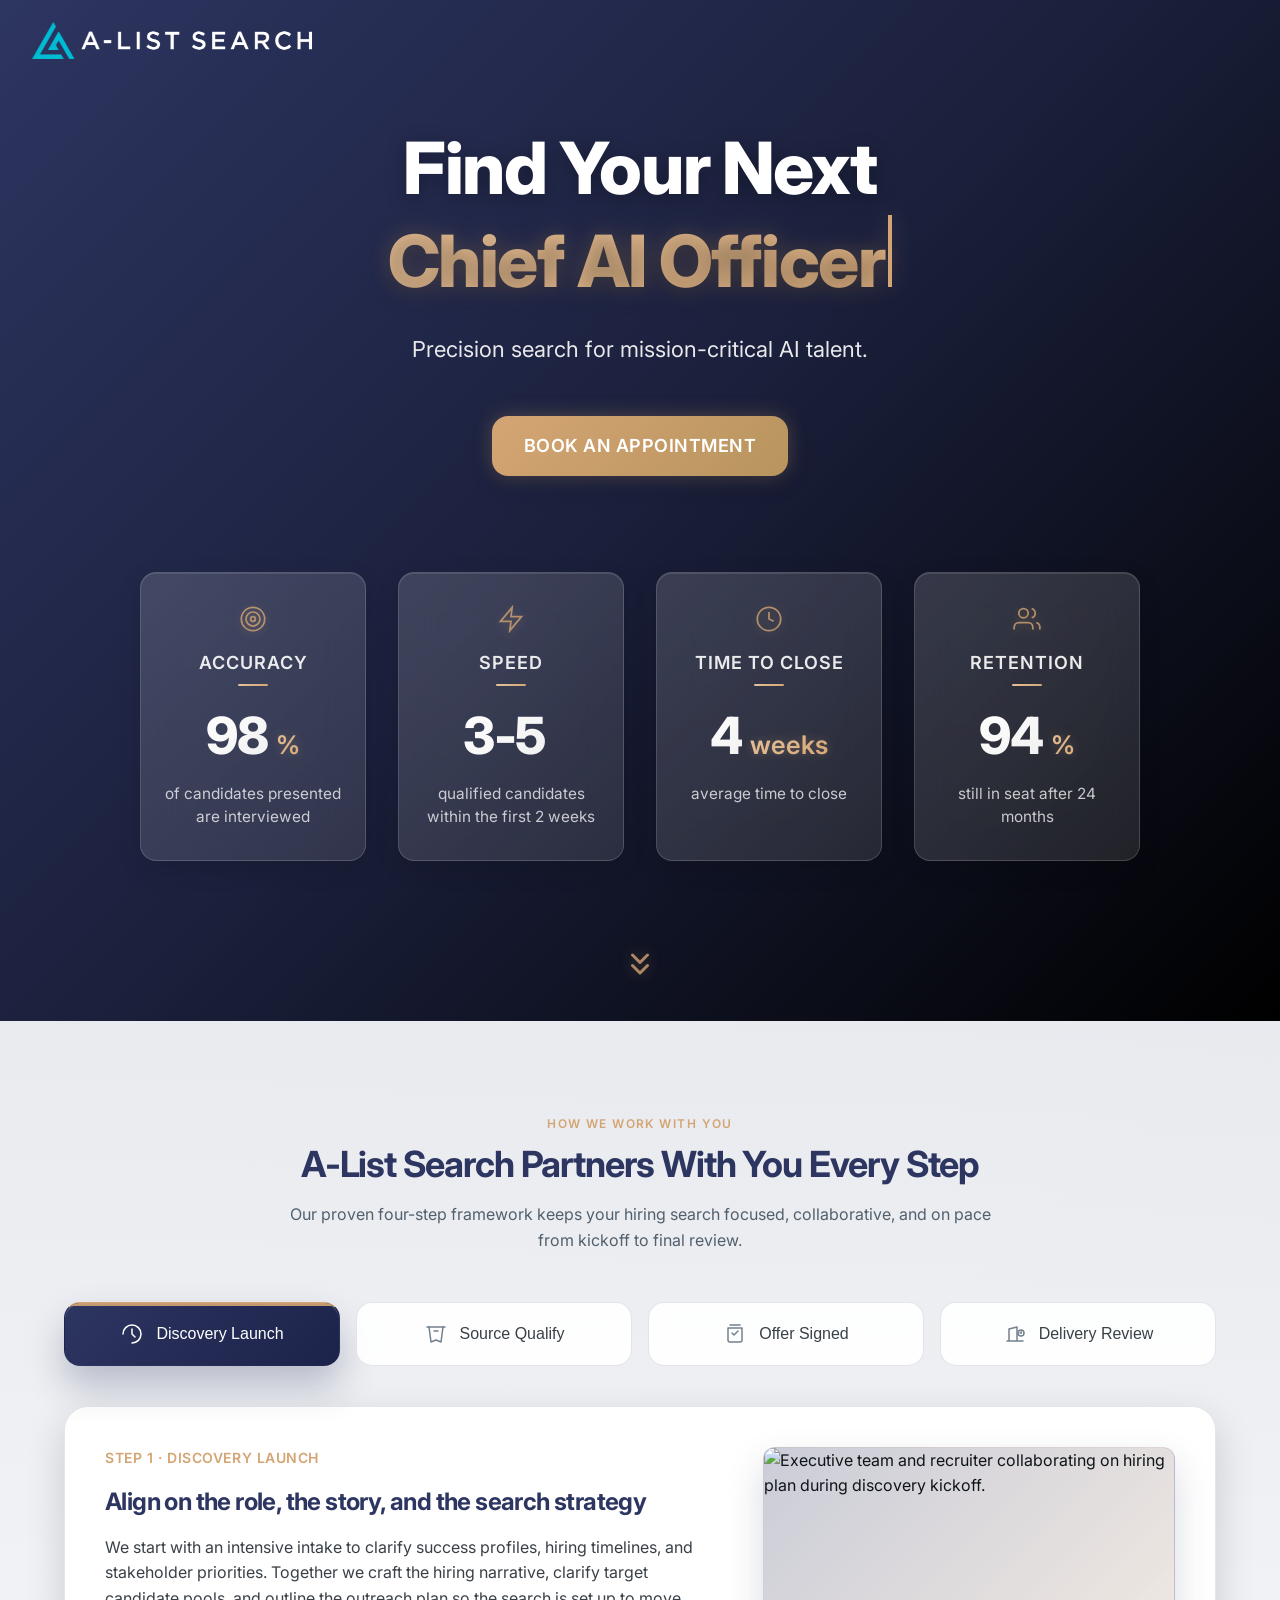
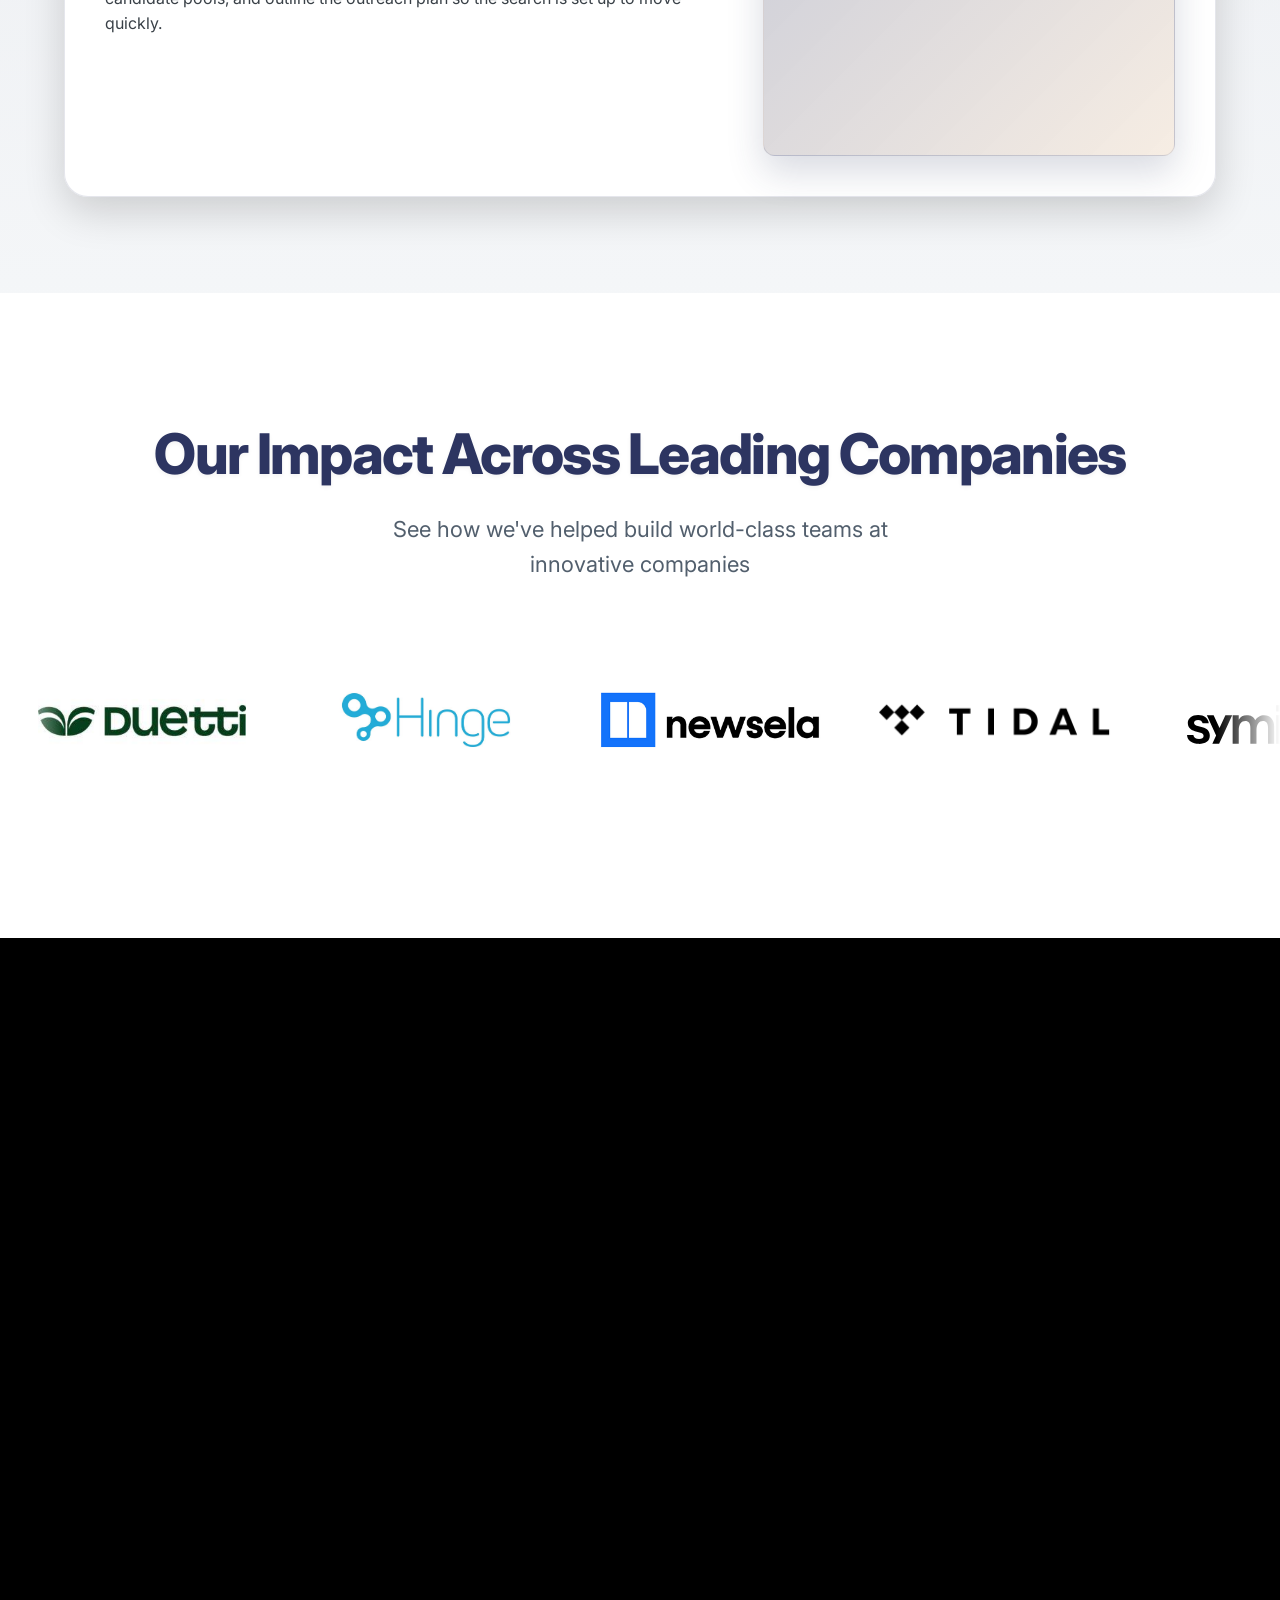
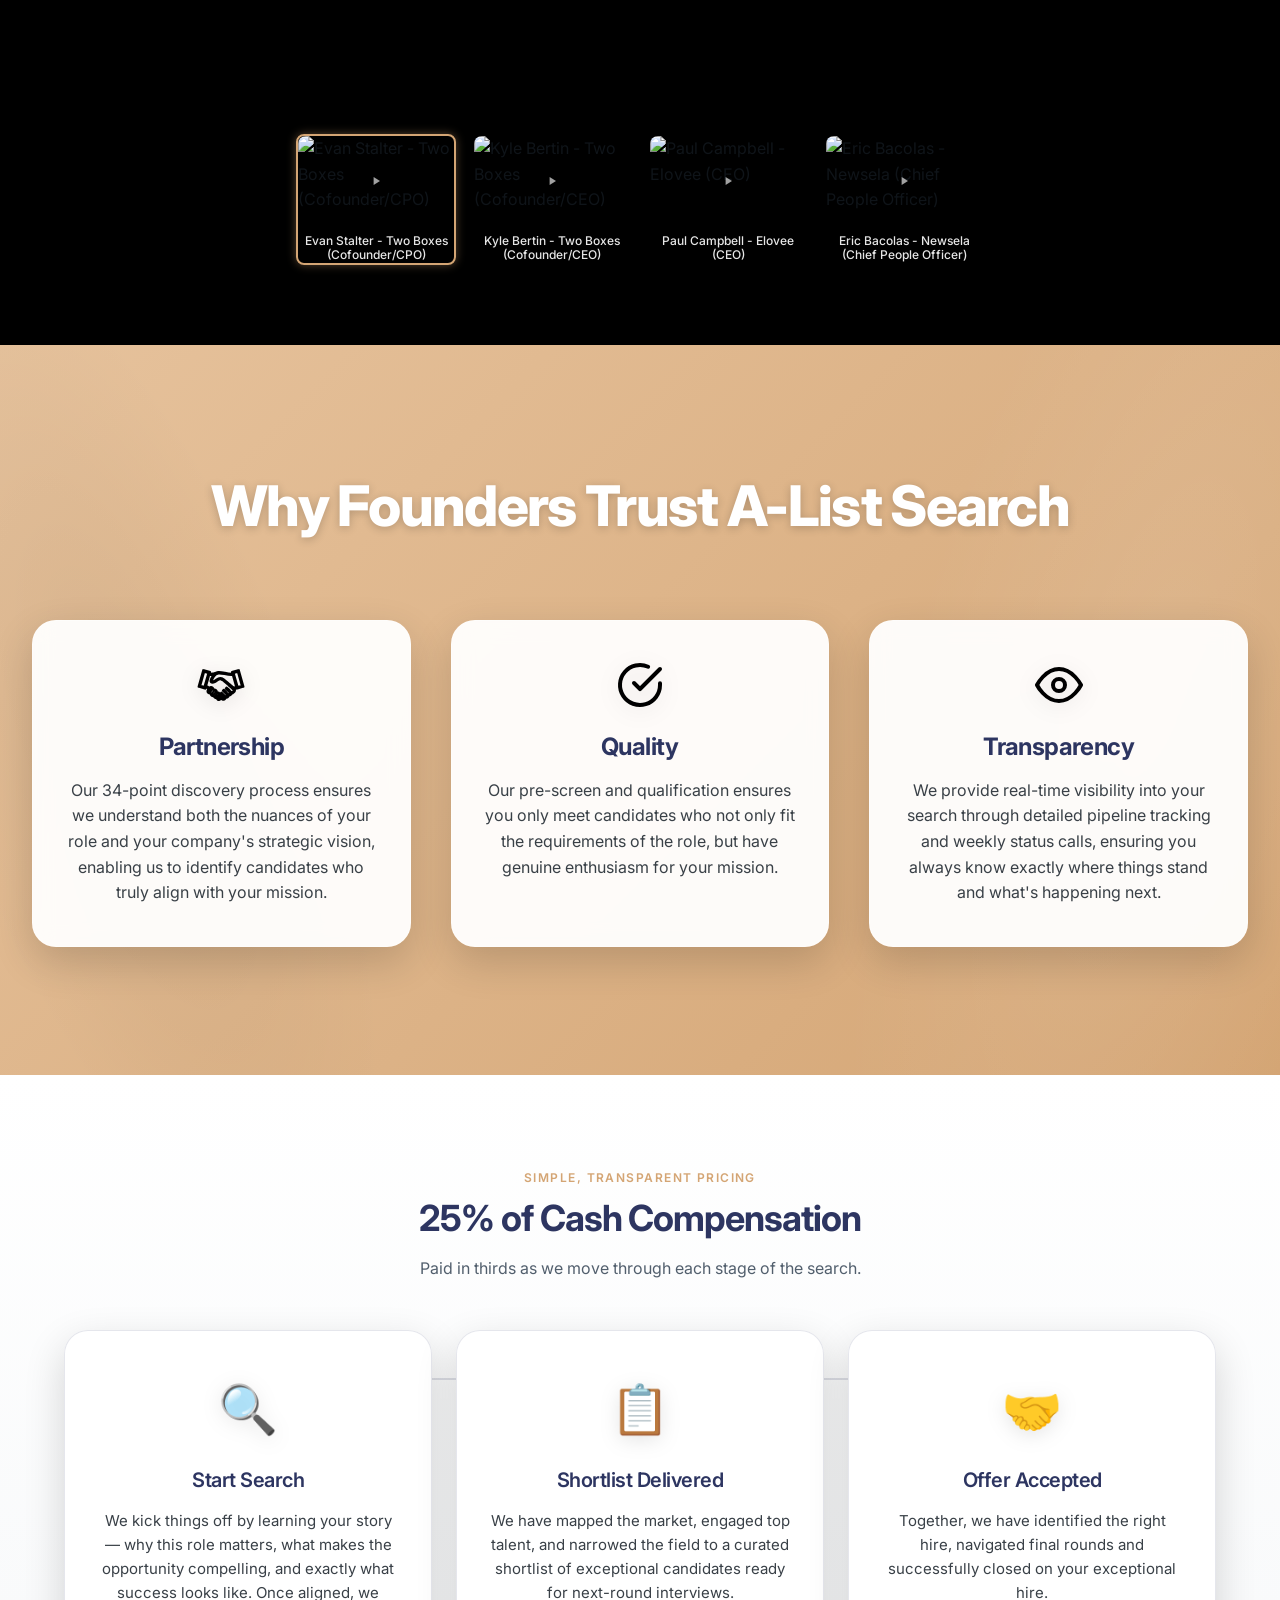
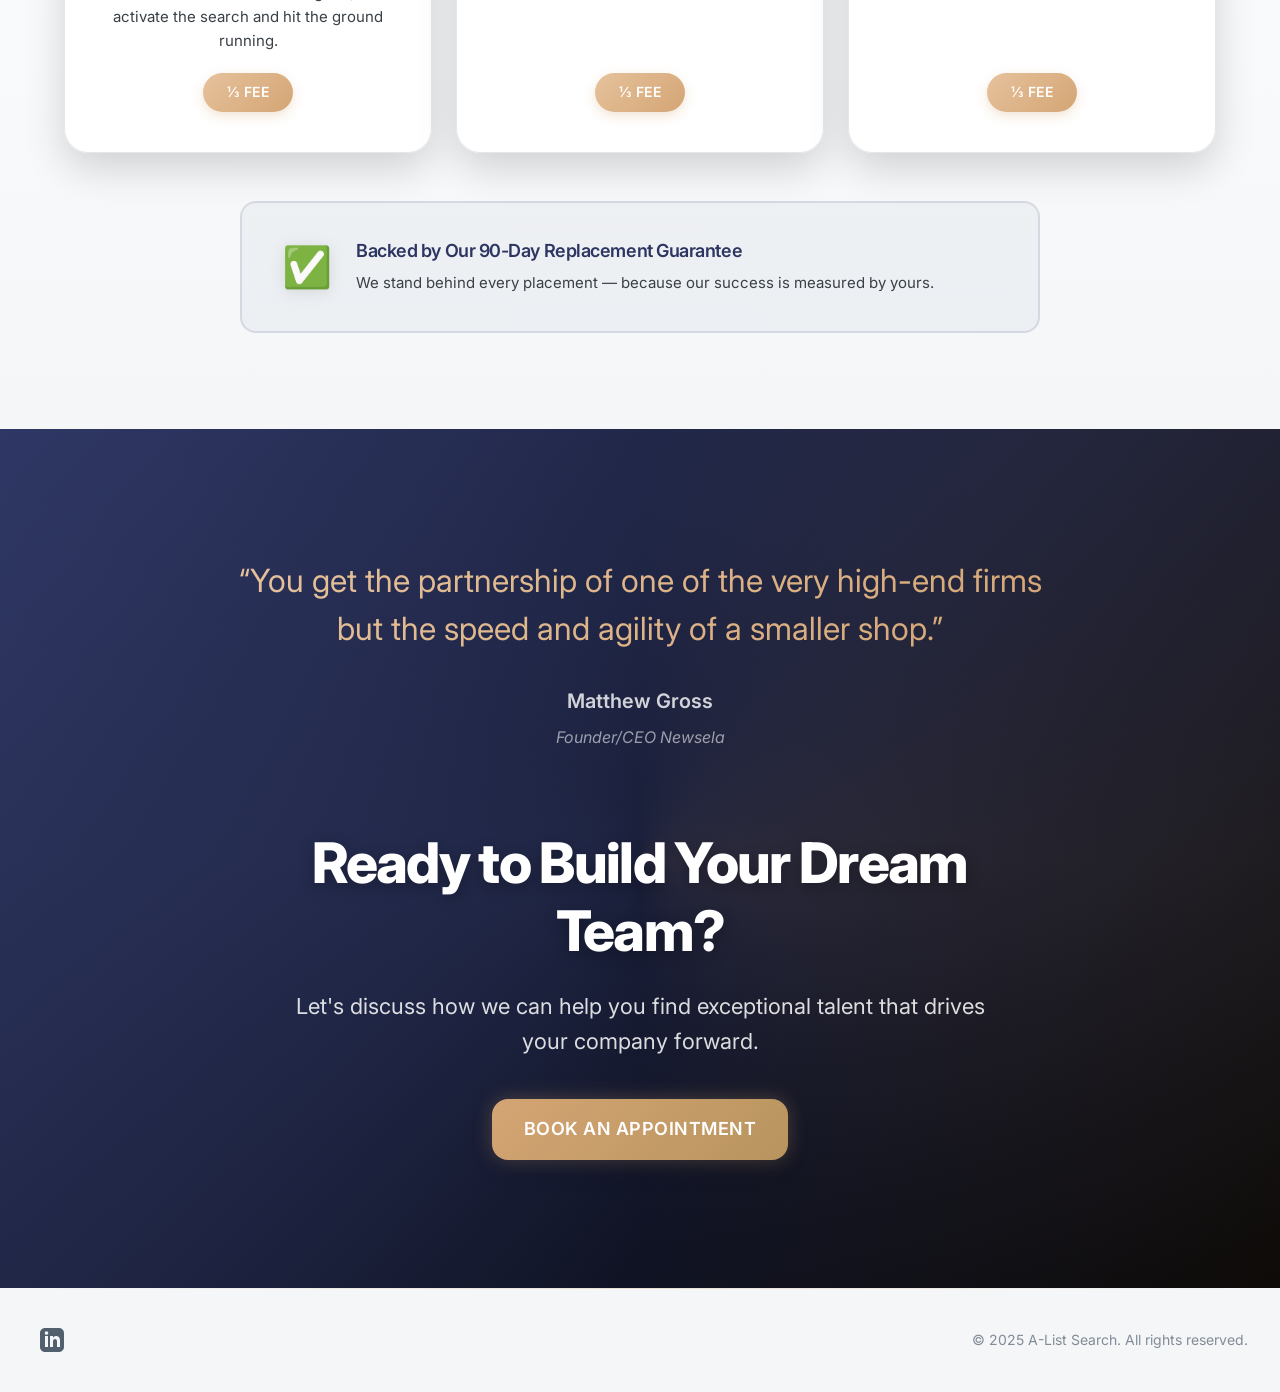
==== pricing/index.html @ d957166f "Separated pricing page" ====
<!DOCTYPE HTML>
<!--[if IEMobile 7 ]><html class="no-js iem7" manifest="default.appcache?v=1"><![endif]-->
<!--[if lt IE 7 ]><html class="no-js ie6" lang="en"><![endif]-->
<!--[if IE 7 ]><html class="no-js ie7" lang="en"><![endif]-->
<!--[if IE 8 ]><html class="no-js ie8" lang="en"><![endif]-->
<!--[if (gte IE 9)|(gt IEMobile 7)|!(IEMobile)|!(IE)]><!-->
<html class="no-js" lang="en">
<!--<![endif]-->

<head>
	<meta charset="UTF-8" />
	<meta name="viewport" content="width=device-width, initial-scale=1, viewport-fit=cover">
	<title>Pricing - A-List Search</title>
	<link rel="apple-touch-icon" sizes="180x180" href="https://alistsearch.ai/wp-content/themes/alistsearch/assets/images/favicons/apple-icon-180x180.png">
	<link rel="icon" type="image/png" sizes="192x192" href="../wp-content/themes/alistsearch/assets/images/favicons/android-icon-192x192.png">
	<link rel="icon" type="image/png" sizes="32x32" href="../wp-content/themes/alistsearch/assets/images/favicons/favicon-32x32.png">
	<link rel="icon" type="image/png" sizes="96x96" href="../wp-content/themes/alistsearch/assets/images/favicons/favicon-96x96.png">
	<link rel="icon" type="image/png" sizes="16x16" href="../wp-content/themes/alistsearch/assets/images/favicons/favicon-16x16.png">
	<link rel="manifest" href="../wp-content/themes/alistsearch/manifest.json">
	<meta name="msapplication-TileColor" content="#ffffff">
	<meta name="msapplication-TileImage" content="https://alistsearch.ai/wp-content/themes/alistsearch/assets/images/favicons/ms-icon-144x144.png">
	<meta name="theme-color" content="#ffffff">
	<link rel="preconnect" href="https://fonts.googleapis.com">
	<link rel="preconnect" href="https://fonts.gstatic.com" crossorigin>
	<link href="https://fonts.googleapis.com/css2?family=Inter:wght@300;400;500;600;700;800;900&display=swap" rel="stylesheet">
	<meta name='robots' content='index, follow, max-image-preview:large, max-snippet:-1, max-video-preview:-1' />

	<link rel="canonical" href="https://alistsearch.ai/pricing/" />
	<meta property="og:locale" content="en_US" />
	<meta property="og:type" content="article" />
	<meta property="og:title" content="Pricing - A-List Search" />
	<meta property="og:url" content="https://alistsearch.ai/pricing/" />
	<meta property="og:site_name" content="A-List Search" />
	<meta property="article:publisher" content="https://www.facebook.com/alistsearch" />
	<meta property="article:modified_time" content="2025-03-30T18:34:23+00:00" />
	<meta name="twitter:card" content="summary_large_image" />

	<!-- Google tag (gtag.js) -->
	<script async src="https://www.googletagmanager.com/gtag/js?id=G-RX5T1MRZJH"></script>
	<script>
	  window.dataLayer = window.dataLayer || [];
	  function gtag(){dataLayer.push(arguments);}
	  gtag('js', new Date());

	  gtag('config', 'G-RX5T1MRZJH');
	</script>

<link rel='stylesheet' href='../wp-content/themes/alistsearch/assets/css/alt/landing-page/base.css'>
<link rel='stylesheet' href='../wp-content/themes/alistsearch/assets/css/alt/landing-page/layout.css'>
<link rel='stylesheet' href='../wp-content/themes/alistsearch/assets/css/alt/landing-page/components.css'>
	<meta property="og:image" content="https://alistsearch.ai/wp-content/themes/alistsearch/assets/images/alist-og-logo.jpg" />
</head>

<body class="page-template page-template-alt-page-landing page-template-alt-page-landing-php page page-id-17769">

<!-- Page Configuration -->
<script>
  window.pageConfig = {
    // Typing animation configuration
    // Array of strings that will be typed out in sequence in the hero section
    roles: [
        'Chief AI Officer',
        'Head of Machine Learning',
        'AI Solutions Engineer',
        'Deep Learning Engineer',
        'Data Scientist',
        'AI Architect',
        'VP AI/ML',
        'CV/AI Engineer',
        'Agentic AI Engineer',
        'AI Research Scientist',
        'Senior Full Stack AI Developer',
        'Director of Artificial Intelligence',
        'AI Product Manager',
        'Generative AI Specialist',
        'Deep Learning Engineer'
    ],

    // Hero section configuration
    // Controls the main landing section content
    hero: {
      // Main descriptive text displayed below the typing animation
      description: 'Precision search for mission-critical AI talent.'
    },

    // Company placements section configuration
    // Showcases companies and their successful placements
    companyPlacements: {
      // Section headline
      title: 'Our Impact Across Leading Companies',
      // Supporting text below the headline
      subtitle: "See how we've helped build world-class teams at innovative companies",
      // Array of placement objects, each containing a logo and title
      placements: [
          {
            logo: '../wp-content/uploads/2025/09/duetti-300x157.jpg',
            size: 0.8
          },
          {
            logo: '../wp-content/uploads/2025/09/Hinge.jpg',
            size: 0.8
          },
          {
            logo: '../wp-content/uploads/2025/09/newsela_featured_image.jpg',
            size: 0.9
          },
          {
            logo: '../wp-content/uploads/2025/09/Tidal-Logo-PNG-Pic.png',
            size: 0.9
          },
          {
            logo: '../wp-content/uploads/2025/10/symitri.svg',
            size: 0.7
          },
          {
            logo: '../wp-content/uploads/2025/09/4d090e12-7dd7-4a03-a99b-213e030a6030.jpg',
            size: 0.7
          },
          {
            logo: '../wp-content/uploads/2025/09/Two_Boxes_Logo.jpg',
            size: 0.7
          },
          {
            logo: '../wp-content/uploads/2025/09/bombas.png',
            size: 0.9
          },
          {
            logo: '../wp-content/uploads/2025/09/comcast_featured_image.jpg',
            size: 0.8
          },
          {
            logo: '../wp-content/uploads/2025/09/de-shaw.png',
            size: 0.8
          },
          {
            logo: '../wp-content/uploads/2025/09/EverC-1024x535.jpg',
            size: 1.4
          },
          {
            logo: '../wp-content/uploads/2025/09/freewheel_featured_image.jpg',
            size: 0.8
          },
          {
            logo: '../wp-content/uploads/2025/09/gretel.png',
            size: 0.8
          },
          {
            logo: '../wp-content/uploads/2025/09/ideon.png',
            size: 0.8
          },
          {
            logo: '../wp-content/uploads/2025/09/Shazam_logo.png',
            size: 0.8
          },
          {
            logo: '../wp-content/uploads/2025/09/lseg_logo_rgb_pos.jpg',
            size: 1
          },
          {
            logo: '../wp-content/uploads/2025/09/medidata_featured_image.jpg',
            size: 1
          },
          {
            logo: '../wp-content/uploads/2025/09/singlecare_featured_image.jpg',
            size: 1
          },
          {
            logo: '../wp-content/uploads/2025/09/weworklogo-.png',
            size: 0.9
          }
        ]
    },

    // Video section configuration
    // Displays featured videos with thumbnails for switching
    videos: [
    {
        id: 'two-boxes',
        // YouTube embed URL (must be in format: https://www.youtube.com/embed/VIDEO_ID)
        url: 'https://www.youtube.com/embed/71VnbMNBniI',
        // Title attribute for the iframe (for accessibility)
        title: 'Evan Stalter - Two Boxes (Cofounder/CPO)',
        // Thumbnail image URL (YouTube thumbnail or custom image)
        thumbnail: 'https://img.youtube.com/vi/71VnbMNBniI/maxresdefault.jpg'
      },
      {
        id: 'two-boxes-2',
        url: 'https://www.youtube.com/embed/Fokw4cjivCg',
        title: 'Kyle Bertin - Two Boxes (Cofounder/CEO)',
        thumbnail: 'https://img.youtube.com/vi/Fokw4cjivCg/maxresdefault.jpg'
      },
      {
        id: 'elovee',
        url: 'https://www.youtube.com/embed/Jb3CXJAdaWk',
        title: 'Paul Campbell  - Elovee (CEO)',
        thumbnail: 'https://img.youtube.com/vi/Jb3CXJAdaWk/maxresdefault.jpg'
      },
      {
        id: 'newsela',
        url: 'https://www.youtube.com/embed/9zD0SzvUmqk',
        title: 'Eric Bacolas - Newsela (Chief People Officer)',
        thumbnail: 'https://img.youtube.com/vi/9zD0SzvUmqk/maxresdefault.jpg'
      }
    ],

    // Trust features section configuration
    // Highlights key selling points with icons and descriptions
    trustFeatures: {
      // Section headline
      title: 'Why Founders Trust A-List Search',
      // Array of feature objects, each with an icon, title, and description
      features: [{
          // Path to the feature's icon SVG file
          icon: '../wp-content/uploads/2025/03/handshake.svg',
          title: 'Partnership',
          description: 'Our 34-point discovery process ensures we understand both the nuances of your role and your company\'s strategic vision, enabling us to identify candidates who truly align with your mission.'
        },
        {
          icon: '../wp-content/uploads/2025/03/check-circle.svg',
          title: 'Quality',
          description: 'Our pre-screen and qualification ensures you only meet candidates who not only fit the requirements of the role, but have genuine enthusiasm for your mission.'
        },
        {
          icon: '../wp-content/uploads/2025/03/eye.svg',
          title: 'Transparency',
          description: 'We provide real-time visibility into your search through detailed pipeline tracking and weekly status calls, ensuring you always know exactly where things stand and what\'s happening next.'
        }
      ]
    },

    // Testimonial section configuration
    // Displays a client testimonial with attribution
    testimonial: {
      // The testimonial quote text
      quote: '“You get the partnership of one of the very high-end firms but the speed and agility of a smaller shop.”',
      // Information about the person giving the testimonial
      author: {
        name: 'Matthew Gross',
        title: 'Founder/CEO Newsela'
      }
    },

    // Call-to-action configuration
    // Controls the CTA buttons throughout the page
    cta: {
      // Text to display on the CTA buttons
      label: "Book an appointment",
      // URL to open when CTA buttons are clicked
      url: "https://calendly.com/allen-ackerman/15-minute-zoom-call-alistsearch"
    },

    // Metrics section configuration
    // Displays key performance metrics with animations
    metrics: {
      // Array of metric objects to display
      data: [
        {
          id: 'accuracy',
          value: 98,
          unit: '%',
          label: 'Accuracy',
          description: 'of candidates presented are interviewed',
          icon: 'target'
        },
        {
          id: 'speed',
          value: '3-5',
          unit: '',
          label: 'Speed',
          description: 'qualified candidates within the first 2 weeks',
          icon: 'zap'
        },
        {
          id: 'time-to-close',
          value: 4,
          unit: 'weeks',
          label: 'Time to Close',
          description: 'average time to close',
          icon: 'clock'
        },
        {
          id: 'retention',
          value: 94,
          unit: '%',
          label: 'Retention',
          description: 'still in seat after 24 months',
          icon: 'users'
        }
      ]
    },

    // Final call-to-action section configuration
    // Appears at the bottom of the page to drive conversions
    finalCta: {
      // Section headline
      title: 'Ready to Build Your Dream Team?',
      // Supporting text below the headline
      description: "Let's discuss how we can help you find exceptional talent that drives your company forward."
    },
    pricing: {
      eyebrow: 'Simple, Transparent Pricing',
      heading: '25% of Cash Compensation',
      subheading: 'Paid in thirds as we move through each stage of the search.',
      steps: [
        {
          icon: '🔍',
          title: 'Start Search',
          description: 'We kick things off by learning your story — why this role matters, what makes the opportunity compelling, and exactly what success looks like. Once aligned, we activate the search and hit the ground running.',
          fee: '⅓ Fee'
        },
        {
          icon: '📋',
          title: 'Shortlist Delivered',
          description: 'We have mapped the market, engaged top talent, and narrowed the field to a curated shortlist of exceptional candidates ready for next-round interviews.',
          fee: '⅓ Fee'
        },
        {
          icon: '🤝',
          title: 'Offer Accepted',
          description: 'Together, we have identified the right hire, navigated final rounds and successfully closed on your exceptional hire.',
          fee: '⅓ Fee'
        }
      ],
      guarantee: {
        icon: '✅',
        title: 'Backed by Our 90-Day Replacement Guarantee',
        description: 'We stand behind every placement — because our success is measured by yours.'
      }
    },
    howWeWork: {
      eyebrow: 'How We Work With You',
      heading: 'A-List Search Partners With You Every Step',
      subheading: 'Our proven four-step framework keeps your hiring search focused, collaborative, and on pace from kickoff to final review.',
      steps: [
        {
          id: 'discovery-launch',
          chip: 'Step 1 · Discovery Launch',
          tabLabel: 'Discovery Launch',
          icon: `<svg viewBox="0 0 24 24" fill="none" xmlns="http://www.w3.org/2000/svg"><path d="M12 21C16.9706 21 21 16.9706 21 12C21 7.02944 16.9706 3 12 3C7.02944 3 3 7.02944 3 12" stroke="currentColor" stroke-width="1.5" stroke-linecap="round"></path><path d="M12 7V12L15 15" stroke="currentColor" stroke-width="1.5" stroke-linecap="round" stroke-linejoin="round"></path></svg>`,
          headline: 'Align on the role, the story, and the search strategy',
          body: 'We start with an intensive intake to clarify success profiles, hiring timelines, and stakeholder priorities. Together we craft the hiring narrative, clarify target candidate pools, and outline the outreach plan so the search is set up to move quickly.',
          image: {
            src: 'https://images.unsplash.com/photo-1521737604893-d14cc237f11d?auto=format&fit=crop&w=1200&q=80',
            alt: 'Executive team and recruiter collaborating on hiring plan during discovery kickoff.'
          }
        },
        {
          id: 'source-qualify',
          chip: 'Step 2 · Source Qualify',
          tabLabel: 'Source Qualify',
          icon: `<svg viewBox="0 0 24 24" fill="none" xmlns="http://www.w3.org/2000/svg"><path d="M3 5H21" stroke="currentColor" stroke-width="1.5" stroke-linecap="round"></path><path d="M5 5L7 20L12 18L17 20L19 5" stroke="currentColor" stroke-width="1.5" stroke-linecap="round" stroke-linejoin="round"></path><path d="M10 9H14" stroke="currentColor" stroke-width="1.5" stroke-linecap="round"></path></svg>`,
          headline: 'Surface best-fit talent and keep them engaged',
          body: 'We activate curated outreach across our network and present a narrow slate of qualified candidates in the first two weeks. Every profile includes calibrated notes, alignment to must-have experience, and real-time feedback loops so you stay ahead of the market.',
          image: {
            src: 'https://images.unsplash.com/photo-1522202176988-66273c2fd55f?auto=format&fit=crop&w=1200&q=80',
            alt: 'Recruiter reviewing qualified candidate profiles on a digital dashboard.'
          }
        },
        {
          id: 'offer-signed',
          chip: 'Step 3 · Offer Signed',
          tabLabel: 'Offer Signed',
          icon: `<svg viewBox="0 0 24 24" fill="none" xmlns="http://www.w3.org/2000/svg"><path d="M7 3H17" stroke="currentColor" stroke-width="1.5" stroke-linecap="round"></path><path d="M5 6H19V18C19 19.1046 18.1046 20 17 20H7C5.89543 20 5 19.1046 5 18V6Z" stroke="currentColor" stroke-width="1.5" stroke-linejoin="round"></path><path d="M9 11L11 13L15 9" stroke="currentColor" stroke-width="1.5" stroke-linecap="round" stroke-linejoin="round"></path></svg>`,
          headline: 'Close top candidates with clarity and momentum',
          body: 'We partner with you on compensation strategy, expectation setting, and stakeholder alignment to secure a yes. From interview debriefs to reference checks and offer delivery, we manage the details so candidates feel supported and confident in their decision.',
          image: {
            src: 'https://images.unsplash.com/photo-1521791136064-7986c2920216?auto=format&fit=crop&w=1200&q=80',
            alt: 'Candidate signing an offer on a tablet while recruiter congratulates via video call.'
          }
        },
        {
          id: 'delivery-review',
          chip: 'Step 4 · Delivery Review',
          tabLabel: 'Delivery Review',
          icon: `<svg viewBox="0 0 24 24" fill="none" xmlns="http://www.w3.org/2000/svg"><path d="M4 19H20" stroke="currentColor" stroke-width="1.5" stroke-linecap="round"></path><path d="M6 19V7L14 5V19" stroke="currentColor" stroke-width="1.5" stroke-linejoin="round"></path><path d="M18 14C16.3431 14 15 12.6569 15 11C15 9.34315 16.3431 8 18 8C19.6569 8 21 9.34315 21 11C21 12.6569 19.6569 14 18 14Z" stroke="currentColor" stroke-width="1.5"></path><path d="M17 11H18.2V9.8" stroke="currentColor" stroke-width="1.5" stroke-linecap="round"></path></svg>`,
          headline: 'Reflect, optimize, and prepare for long-term success',
          body: 'After placement, we host a delivery review to capture lessons learned, hand off onboarding insights, and refine the partnership playbook. Our goal is to ensure a smooth transition for your new hire and set the stage for future searches.',
          image: {
            src: 'https://images.unsplash.com/photo-1498050108023-c5249f4df085?auto=format&fit=crop&w=1200&q=80',
            alt: 'Leadership team reviewing dashboards and feedback during delivery review session.'
          }
        }
      ]
    }
  };
</script>


<!-- Header -->
<div id="header">
  <div class="container">
    <h2 class="logo">
      <a href="/" title="A-List Search" rel="home">A-List Search</a>
    </h2>
  </div>
</div>

<!-- Main Content -->
<main id="main-content">
  <!-- Hero Section -->
  <section class="hero">
    <div class="container">
      <h1 class="hero__title">
        <span>Find Your Next</span>
        <span class="hero__role">
          <span id="role"></span><span class="hero__cursor"></span>
        </span>
      </h1>
      <p class="hero__description"></p>
      <div class="hero__cta">
        <a href="/#" class="button button--primary js-cta-link">Book an appointment</a>
      </div>

      <!-- Metrics Section -->
      <div class="hero__metrics" id="metrics-section">
        <div class="metrics-grid">
          <!-- Metrics populated dynamically by JavaScript from pageConfig.metrics.data -->
        </div>
      </div>

      <!-- Scroll Indicator -->
      <div class="scroll-indicator">
        <div class="scroll-indicator__arrow">
          <svg width="24" height="24" viewBox="0 0 24 24" fill="none">
            <path d="M7 13L12 18L17 13" stroke="currentColor" stroke-width="2" stroke-linecap="round" stroke-linejoin="round"/>
            <path d="M7 6L12 11L17 6" stroke="currentColor" stroke-width="2" stroke-linecap="round" stroke-linejoin="round"/>
          </svg>
        </div>
      </div>
    </div>
  </section>

  <section class="how-we-work" aria-labelledby="how-we-work-heading">
    <div class="container">
      <div class="how-we-work__intro">
        <p class="how-we-work__eyebrow"></p>
        <h2 id="how-we-work-heading" class="how-we-work__heading"></h2>
        <p class="how-we-work__subheading"></p>
      </div>

      <div class="how-we-work__tabs" role="tablist" aria-label="How we work steps"></div>

      <div class="how-we-work__panels"></div>
    </div>
  </section>

  <!-- Company-based Credibility Section -->
  <section class="credibility credibility--companies">
    <div class="container">
      <h2 class="credibility__title"></h2>
      <p class="credibility__subtitle"></p>
    </div>
    <div class="company-placements">
      <div class="carousel-track">
        <!-- Company logos will be populated by JavaScript -->
      </div>
    </div>
  </section>

  <!-- Video Section -->
  <section class="video-section">
    <div class="container">
      <div class="video-wrapper">
        <iframe allow="accelerometer; autoplay; clipboard-write; encrypted-media; gyroscope; picture-in-picture" allowFullScreen></iframe>
      </div>
      <div class="video-thumbnails">
        <!-- Video thumbnails will be populated by JavaScript -->
      </div>
    </div>
  </section>

  <!-- Trust Features -->
  <section class="trust-features">
    <div class="container">
      <h2 class="trust-features__title"></h2>
      <div class="grid"></div>
    </div>
  </section>

  <!-- Pricing Section -->
  <section class="pricing">
    <div class="container">
      <div class="pricing__intro">
        <p class="pricing__eyebrow"></p>
        <h2 class="pricing__heading"></h2>
        <p class="pricing__subheading"></p>
      </div>

      <div class="pricing__timeline">
        <!-- Steps will be populated by JavaScript -->
      </div>

      <div class="pricing__guarantee">
        <!-- Guarantee will be populated by JavaScript -->
      </div>
    </div>
  </section>

  <!-- Testimonial and CTA Section -->
  <section class="testimonial-cta">
    <div class="container">
      <div class="testimonial">
        <div class="testimonial__quote">
          <blockquote></blockquote>
        </div>
        <div class="testimonial__author">
          <div class="testimonial__author-info">
            <div class="testimonial__author-name"></div>
            <div class="testimonial__author-title"></div>
          </div>
        </div>
      </div>
      <div class="final-cta">
        <h2></h2>
        <p></p>
        <div class="final-cta__buttons">
          <a href="/#" class="button button--primary js-cta-link">Book an appointment</a>
        </div>
      </div>
    </div>
  </section>
</main>

<!-- Footer -->
<footer class="footer">
  <div class="container">
    <div class="footer__content">
      <div class="footer__social">
        <a href="https://www.linkedin.com/in/allenackerman/" class="footer__social-link" target="_blank">
          <span class="sr-only">LinkedIn</span>
          <svg width="24" height="24" fill="currentColor" viewBox="0 0 24 24">
            <path d="M19 0h-14c-2.761 0-5 2.239-5 5v14c0 2.761 2.239 5 5 5h14c2.762 0 5-2.239 5-5v-14c0-2.761-2.238-5-5-5zm-11 19h-3v-11h3v11zm-1.5-12.268c-.966 0-1.75-.79-1.75-1.764s.784-1.764 1.75-1.764 1.75.79 1.75 1.764-.783 1.764-1.75 1.764zm13.5 12.268h-3v-5.604c0-3.368-4-3.113-4 0v5.604h-3v-11h3v1.765c1.396-2.586 7-2.777 7 2.476v6.759z" />
          </svg>
        </a>
      </div>
      <p class="footer__copyright">&copy; 2025 A-List Search. All rights reserved.</p>
    </div>
  </div>
</footer>


<script src="../wp-content/themes/alistsearch/assets/js/alt/landing-page/main.js"></script>
</body>
</html>
---- wp-content/themes/alistsearch/assets/css/alt/landing-page/base.css ----
/* Base styles with enhanced color system */
:root {
  /* Enhanced primary colors with depth */
  --color-primary: #2d3561;
  --color-primary-dark: hsl(230, 46%, 20%);
  --color-primary-light: #4a5596;
  --color-primary-text: #ffffff;
  --color-secondary: #d4a574;
  --color-secondary-light: #e6c29c;
  --color-secondary-dark: #b8945e;
  
  /* Enhanced grayscale palette */
  --color-gray-50: #fafbfc;
  --color-gray-100: #f4f6f8;
  --color-gray-200: #e8ecef;
  --color-gray-300: #d6dde4;
  --color-gray-400: #a3adb8;
  --color-gray-500: #73808d;
  --color-gray-600: #525f6d;
  --color-gray-700: #394047;
  --color-gray-800: #212529;
  --color-gray-900: #0f1419;
  
  /* Advanced gradient variables */
  --gradient-primary: linear-gradient(135deg, var(--color-primary) 0%, var(--color-primary-dark) 100%);
  --gradient-hero: linear-gradient(135deg, var(--color-primary) 0%, #1a1f3a 50%, #000000 100%);
  --gradient-secondary: linear-gradient(135deg, var(--color-secondary-light) 0%, var(--color-secondary) 100%);
  --gradient-glass: linear-gradient(135deg, rgba(255, 255, 255, 0.1) 0%, rgba(255, 255, 255, 0.05) 100%);
  
  /* Shadow system */
  --shadow-sm: 0 2px 8px rgba(0, 0, 0, 0.08);
  --shadow-md: 0 8px 25px rgba(0, 0, 0, 0.12);
  --shadow-lg: 0 15px 40px rgba(0, 0, 0, 0.16);
  --shadow-xl: 0 25px 50px rgba(0, 0, 0, 0.2);
  --shadow-glow: 0 0 30px rgba(212, 165, 116, 0.3);
  
  /* Animation durations */
  --duration-fast: 0.2s;
  --duration-normal: 0.3s;
  --duration-slow: 0.6s;
  
  /* Easing curves */
  --ease-out: cubic-bezier(0.25, 0.46, 0.45, 0.94);
  --ease-in-out: cubic-bezier(0.645, 0.045, 0.355, 1);
  
  /* Border radius system */
  --radius-sm: 8px;
  --radius-md: 12px;
  --radius-lg: 16px;
  --radius-xl: 24px;
  --radius-full: 50%;
}

/* Enhanced body with smooth scrolling */
body {
  font-family: 'Inter', -apple-system, BlinkMacSystemFont, "Segoe UI", Roboto, "Helvetica Neue", Arial, sans-serif;
  line-height: 1.6;
  color: var(--color-gray-900);
  margin: 0;
  min-height: 100vh;
  scroll-behavior: smooth;
  overflow-x: hidden;
  background: linear-gradient(135deg, var(--color-gray-50) 0%, var(--color-gray-100) 100%);
  
  /* Enhanced font rendering */
  -webkit-font-smoothing: antialiased;
  -moz-osx-font-smoothing: grayscale;
  text-rendering: optimizeLegibility;
  
  
  /* Performance optimizations */
  will-change: auto;
}

/* Enhanced Typography System */
h1, h2, h3, h4, h5, h6 {
  margin: 0;
  font-weight: 700;
  line-height: 1.2;
  letter-spacing: -0.025em;
  font-feature-settings: 'kern' 1, 'liga' 1;
}

h1 {
  font-size: clamp(2.5rem, 5vw, 4rem);
  font-weight: 800;
  letter-spacing: -0.04em;
}

h2 {
  font-size: clamp(2rem, 4vw, 3rem);
  font-weight: 700;
  letter-spacing: -0.03em;
}

h3 {
  font-size: clamp(1.5rem, 3vw, 2rem);
  font-weight: 600;
}

p {
  margin: 0;
  font-size: clamp(1rem, 2vw, 1.125rem);
  line-height: 1.7;
}

/* Enhanced link styles */
a {
  color: inherit;
  text-decoration: none;
  transition: all var(--duration-normal) var(--ease-out);
}

a:hover {
  color: var(--color-secondary);
}

.sr-only {
  position: absolute;
  width: 1px;
  height: 1px;
  padding: 0;
  margin: -1px;
  overflow: hidden;
  clip: rect(0, 0, 0, 0);
  white-space: nowrap;
  border: 0;
}
---- wp-content/themes/alistsearch/assets/css/alt/landing-page/layout.css ----
/* Layout components */
.container {
  width: 100%;
  max-width: 1280px;
  margin: 0 auto;
  box-sizing: border-box;
}

@media (max-width: 1320px) {
  .container {
    padding-left: 2rem;
    padding-right: 2rem;
  }
}

.grid {
  display: grid;
  gap: 2.5rem;
  grid-template-columns: 1fr;
  width: 100%;
}

@media (min-width: 768px) {
  .grid {
    grid-template-columns: repeat(3, 1fr);
    gap: 2.5rem;
  }
}

.flex {
  display: flex;
}

.flex-col {
  flex-direction: column;
}

.items-center {
  align-items: center;
}

.justify-between {
  justify-content: space-between;
}

.gap-4 {
  gap: 1rem;
}

.video-wrapper {
  position: relative;
  padding-bottom: 56.25%; /* 16:9 aspect ratio */
  height: 0;
  overflow: hidden;
  max-width: 100%;
  margin: 2rem 0;
}

.video-wrapper iframe {
  position: absolute;
  top: 0;
  left: 0;
  width: 100%;
  height: 100%;
  border: 0;
  border-radius: 0.5rem;
}

/**************************/
/*                        */
/*         Header         */
/*                        */
/**************************/

#header {
  position: absolute;
  top: 0;
  left: 0;
  padding-left: env(safe-area-inset-left);
  padding-right: env(safe-area-inset-right);
  height: 50px;
  line-height: 50px;
  z-index: 100;
  box-shadow: none;
  -webkit-transition: all 0.2s;
  -ms-transition: all 0.2s;
  transition: all 0.2s;
}

@media only screen and (min-width: 1024px) {
  #header {
    height: 80px;
    line-height: 80px;
  }
}

}
html #wpadminbar {
  position: fixed;
}
.admin-bar #header {
  top: 46px;
}
@media only screen and (min-width: 783px) {
  .admin-bar #header {
    top: 32px;
  }
}

#header > .container {
  height: 100%;
}

@media screen and (min-width: 1320px) {
  #header .container {
    max-width: 1320px;
    padding-left: 2rem;
    padding-right: 2rem;
  }
}

.logo {
  margin: 0;
  display: block;
  float: left;
  width: 230px;
  height: 100%;
}

@media only screen and (min-width: 1024px) {
  .logo {
    width: 280px;
  }
}

.logo a {
  overflow: hidden;
  text-indent: 100%;
  white-space: nowrap;
  display: block;
  width: 100%;
  height: 100%;
  background: url(../../../images/a-list-search-dark-alt.png) center center no-repeat;
  background-size: contain;
}
---- wp-content/themes/alistsearch/assets/css/alt/landing-page/components.css ----
/* Navigation */
.nav {
  background: white;
  box-shadow: var(--shadow-sm);
  position: sticky;
  top: 0;
  z-index: 50;
}

.nav__container {
  height: 4rem;
}

.nav__logo {
  font-size: 1.5rem;
  font-weight: 700;
  color: var(--color-gray-900);
}

.nav__button {
  padding: 0.5rem;
  border-radius: var(--radius-sm);
  border: none;
  background: transparent;
  color: var(--color-gray-600);
  cursor: pointer;
  transition: background-color var(--duration-fast);
}

.nav__button:hover {
  background-color: var(--color-gray-100);
}

.hero {
  padding: 8rem 0 10rem;
  text-align: center;
  background: var(--gradient-hero);
  color: var(--color-primary-text);
  position: relative;
  min-height: 100vh;
  display: flex;
  align-items: center;
}

.hero__title {
  font-size: clamp(2.5rem, 6vw, 4.5rem);
  font-weight: 800;
  line-height: 1.1;
  margin-bottom: 2rem;
  letter-spacing: -0.02em;
  position: relative;
  z-index: 2;

  /* Text shadow for depth */
  text-shadow: 0 4px 20px rgba(0, 0, 0, 0.3);

  /* Subtle animation on load */
  animation: titleSlideIn var(--duration-slow) var(--ease-out) forwards;
  opacity: 0;
  transform: translateY(30px);
}

@keyframes titleSlideIn {
  to {
    opacity: 1;
    transform: translateY(0);
  }
}

.hero__title > span:first-child {
  display: block;
}

.hero__title .hero__role {
  display: block;
  margin-top: 0.5rem;
}

.hero__role span#role {
  display: inline;
}

.hero__cursor {
  display: inline-block !important;
}

.hero__role {
  color: var(--color-secondary);
  display: block;
  position: relative;
  background: var(--gradient-secondary);
  -webkit-background-clip: text;
  -webkit-text-fill-color: transparent;
  background-clip: text;

  /* Subtle glow effect */
  filter: drop-shadow(0 0 10px rgba(212, 165, 116, 0.3));
}

.hero__cursor {
  display: inline-block;
  width: 4px;
  height: 1em;
  background-color: var(--color-secondary);
  margin-left: 4px;
  vertical-align: baseline;
  animation: blink 0.75s step-end infinite;
}

@keyframes blink {
  from, to {
    opacity: 1;
  }
  50% {
    opacity: 0;
  }
}

/* How We Work Section */
.how-we-work {
  background: linear-gradient(180deg, rgba(45, 53, 97, 0.08) 0%, rgba(244, 246, 248, 0.96) 100%);
  padding: 96px 0;
}

@media screen and (max-width: 1199px) {
  .how-we-work {
    padding: 64px 0;
  }
}

@media screen and (max-width: 767px) {
  .how-we-work {
    padding: 48px 0;
  }
}

.how-we-work .container {
  max-width: 1200px;
  margin: 0 auto;
  padding: 0 24px;
}

.how-we-work__intro {
  max-width: 720px;
  margin: 0 auto 48px;
  text-align: center;
  color: var(--color-gray-900);
}

.how-we-work__eyebrow {
  text-transform: uppercase;
  letter-spacing: 0.12em;
  font-size: 12px;
  line-height: 14px;
  font-weight: 600;
  color: var(--color-secondary);
  margin-bottom: 12px;
}

.how-we-work__heading {
  font-size: 36px;
  line-height: 1.2;
  font-weight: 700;
  margin-bottom: 16px;
  color: var(--color-primary);
}

@media screen and (max-width: 767px) {
  .how-we-work__heading {
    font-size: 28px;
  }
}

.how-we-work__subheading {
  font-size: 16px;
  line-height: 1.6;
  margin: 0;
  color: var(--color-gray-600);
}

.how-we-work__tabs {
  display: grid;
  grid-template-columns: repeat(4, minmax(0, 1fr));
  gap: 16px;
  margin-bottom: 40px;
}

@media screen and (max-width: 991px) {
  .how-we-work__tabs {
    grid-template-columns: repeat(2, minmax(0, 1fr));
  }
}

@media screen and (max-width: 575px) {
  .how-we-work__tabs {
    grid-template-columns: repeat(2, minmax(0, 1fr));
    gap: 12px;
  }
}

.how-we-work__tab {
  position: relative;
  border: 1px solid rgba(45, 53, 97, 0.12);
  background: rgba(255, 255, 255, 0.9);
  border-radius: 16px;
  padding: 16px 24px;
  font-size: 16px;
  font-weight: 500;
  color: var(--color-gray-700);
  cursor: pointer;
  transition: transform 200ms ease, box-shadow 200ms ease, background 200ms ease;
  display: flex;
  align-items: center;
  justify-content: center;
  gap: 12px;
  min-height: 64px;
  scroll-snap-align: center;
  backdrop-filter: blur(6px);
  overflow: hidden;
}

@media screen and (max-width: 767px) {
  .how-we-work__tab {
    padding: 12px 16px;
    min-height: 56px;
    flex: 0 0 auto;
  }
}

.how-we-work__tab-icon {
  width: 24px;
  height: 24px;
  display: flex;
  align-items: center;
  justify-content: center;
}

.how-we-work__tab svg {
  width: 24px;
  height: 24px;
  color: var(--color-gray-500);
  transition: color 200ms ease;
}

.how-we-work__tab:focus-visible {
  outline: 2px solid #4c3fff;
  outline-offset: 2px;
}

.how-we-work__tab:hover {
  transform: translateY(-2px);
  box-shadow: 0 16px 30px rgba(45, 53, 97, 0.16);
}

.how-we-work__tab[aria-selected="true"] {
  background: var(--gradient-primary);
  color: var(--color-primary-text);
  border-color: transparent;
  box-shadow: 0 20px 36px rgba(45, 53, 97, 0.28);
  border-top-color: var(--color-secondary);
}

.how-we-work__tab[aria-selected="true"] svg {
  color: var(--color-primary-text);
}

.how-we-work__tab[aria-selected="true"]::before {
  content: "";
  position: absolute;
  inset: 0;
  border-radius: 16px;
  box-shadow: inset 0 1px 0 rgba(255, 255, 255, 0.45);
  opacity: 0.55;
}

.how-we-work__tab::after {
  content: "";
  position: absolute;
  left: 0;
  top: 0;
  height: 3px;
  width: 100%;
  background: linear-gradient(135deg, rgba(255, 255, 255, 0), rgba(255, 255, 255, 0));
  border-top-left-radius: 16px;
  border-top-right-radius: 16px;
  transition: background 200ms ease;
}

.how-we-work__tab[aria-selected="true"]::after {
  background: var(--color-secondary);
  opacity: 0.9;
}

.how-we-work__panel {
  background: rgba(255, 255, 255, 0.98);
  border-radius: 24px;
  padding: 40px;
  box-shadow: var(--shadow-lg);
  border: 1px solid rgba(45, 53, 97, 0.12);
  display: none;
}

.how-we-work__panel.is-active {
  display: block;
}

@media screen and (max-width: 991px) {
  .how-we-work__panel {
    padding: 32px;
  }
}

@media screen and (max-width: 767px) {
  .how-we-work__panel {
    padding: 24px;
  }
}

.how-we-work__content {
  display: flex;
  align-items: stretch;
  gap: 40px;
}

@media screen and (max-width: 991px) {
  .how-we-work__content {
    gap: 24px;
  }
}

@media screen and (max-width: 767px) {
  .how-we-work__content {
    flex-direction: column;
  }
}

.how-we-work__text {
  flex: 1 1 60%;
  display: flex;
  flex-direction: column;
  gap: 16px;
  transform: translateY(0);
  opacity: 1;
  transition: opacity 200ms ease, transform 200ms ease;
}

.how-we-work__text.is-transitioning {
  opacity: 0;
  transform: translateY(16px);
}

.how-we-work__chip {
  display: inline-flex;
  align-items: center;
  border-radius: 999px;
  color: var(--color-secondary);
  font-size: 14px;
  font-weight: 600;
  letter-spacing: 0.04em;
  text-transform: uppercase;
}

.how-we-work__headline {
  font-size: 24px;
  line-height: 1.4;
  font-weight: 700;
  margin: 0;
  color: var(--color-primary);
}

.how-we-work__body {
  font-size: 16px;
  line-height: 1.6;
  margin: 0;
  color: var(--color-gray-700);
}

.how-we-work__bullets {
  margin: 8px 0 0;
  padding-left: 20px;
  display: flex;
  flex-direction: column;
  gap: 8px;
  font-size: 16px;
  line-height: 1.6;
  color: var(--color-gray-600);
}

.how-we-work__bullets[hidden] {
  display: none;
}

.how-we-work__image-wrapper {
  flex: 1 1 40%;
  position: relative;
  display: flex;
  align-items: center;
  justify-content: center;
  transform: translateY(0);
  opacity: 1;
  transition: opacity 200ms ease, transform 200ms ease;
}

.how-we-work__image-wrapper.is-transitioning {
  opacity: 0;
  transform: translateY(16px);
}

.how-we-work__image-frame {
  width: 100%;
  max-width: 420px;
  aspect-ratio: 4 / 3;
  border-radius: 12px;
  overflow: hidden;
  box-shadow: 0 16px 36px rgba(45, 53, 97, 0.18);
  background: linear-gradient(135deg, rgba(45, 53, 97, 0.25), rgba(212, 165, 116, 0.2));
  border: 1px solid rgba(45, 53, 97, 0.12);
}

.how-we-work__image-frame img {
  width: 100%;
  height: 100%;
  object-fit: cover;
  display: block;
}

@media screen and (max-width: 1199px) {
  .how-we-work__text {
    flex-basis: 55%;
  }

  .how-we-work__image-wrapper {
    flex-basis: 45%;
  }
}

@media screen and (max-width: 767px) {
  .how-we-work__image-frame {
    max-width: 100%;
  }
}

@media (prefers-reduced-motion: reduce) {
  .how-we-work__tab,
  .how-we-work__text,
  .how-we-work__image-wrapper {
    transition: none;
  }
}

.hero__description {
  max-width: 42rem;
  margin: 2rem auto;
  font-size: clamp(1.125rem, 2.5vw, 1.375rem);
  line-height: 1.6;
  color: rgba(255, 255, 255, 0.9);
  font-weight: 400;
  position: relative;
  z-index: 2;

  /* Staggered animation */
  animation: descriptionSlideIn var(--duration-slow) var(--ease-out) 0.3s forwards;
  opacity: 0;
  transform: translateY(20px);
}

@keyframes descriptionSlideIn {
  to {
    opacity: 1;
    transform: translateY(0);
  }
}

.hero__cta {
  margin-top: 3rem;
  position: relative;
  z-index: 2;

  /* Staggered animation */
  animation: ctaSlideIn var(--duration-slow) var(--ease-out) 0.6s forwards;
  opacity: 0;
  transform: translateY(20px);
}

@keyframes ctaSlideIn {
  to {
    opacity: 1;
    transform: translateY(0);
  }
}

/* Enhanced Metrics Section */
.hero__metrics {
  margin-top: 6rem;
  opacity: 0;
  transform: translateY(30px);
  transition: opacity var(--duration-slow) var(--ease-out), transform var(--duration-slow) var(--ease-out);
  position: relative;
  z-index: 2;
}

.hero__metrics.animate {
  opacity: 1;
  transform: translateY(0);
}

.metrics-grid {
  display: grid;
  grid-template-columns: 1fr;
  gap: 1.5rem;
  max-width: 1200px;
  margin: 0 auto;
}

/* Flexible grid system for 2-6 metrics */
.metrics-grid[data-count="2"] {
  max-width: 600px;
}

.metrics-grid[data-count="3"] {
  max-width: 900px;
}

.metrics-grid[data-count="4"] {
  max-width: 1000px;
}

.metrics-grid[data-count="5"] {
  max-width: 1200px;
}

.metrics-grid[data-count="6"] {
  max-width: 1200px;
}

@media (min-width: 480px) {
  .metrics-grid {
    grid-template-columns: repeat(2, 1fr);
    gap: 2rem;
  }

  .metrics-grid[data-count="2"] {
    grid-template-columns: repeat(2, 1fr);
  }

  .metrics-grid[data-count="3"] {
    grid-template-columns: repeat(2, 1fr);
  }
}

@media (min-width: 640px) {
  .metrics-grid[data-count="3"] {
    grid-template-columns: repeat(3, 1fr);
  }
}

@media (min-width: 800px) {
  .metrics-grid[data-count="2"] {
    grid-template-columns: repeat(2, 1fr);
  }

  .metrics-grid[data-count="3"] {
    grid-template-columns: repeat(3, 1fr);
  }

  .metrics-grid[data-count="4"] {
    grid-template-columns: repeat(4, 1fr);
  }

  .metrics-grid[data-count="5"] {
    grid-template-columns: repeat(5, 1fr);
  }

  .metrics-grid[data-count="6"] {
    grid-template-columns: repeat(3, 1fr);
  }
}

@media (min-width: 1280px) {
  .metrics-grid[data-count="6"] {
    grid-template-columns: repeat(6, 1fr);
  }
}

.metric-card {
  background: rgba(255, 255, 255, 0.06);
  backdrop-filter: blur(20px);
  border: 1px solid rgba(255, 255, 255, 0.15);
  border-radius: var(--radius-lg);
  padding: 2rem 1.5rem;
  text-align: center;
  transition: all var(--duration-normal) var(--ease-out);
  position: relative;
  overflow: hidden;

  /* Enhanced glass effect */
  box-shadow: var(--shadow-md), inset 0 1px 0 rgba(255, 255, 255, 0.1);

  /* Subtle gradient overlay */
  background-image: var(--gradient-glass);
}

.metric-card::before {
  content: '';
  position: absolute;
  top: 0;
  left: 0;
  right: 0;
  height: 3px;
  background: var(--gradient-secondary);
  opacity: 0;
  transition: opacity var(--duration-normal) var(--ease-out);
  border-radius: var(--radius-lg) var(--radius-lg) 0 0;
}


.metric-card:hover {
  transform: translateY(-4px);
  background: rgba(255, 255, 255, 0.12);
  border-color: rgba(255, 255, 255, 0.3);
  box-shadow: 0 8px 32px rgba(0, 0, 0, 0.3);
}

.metric-card:hover::before {
  opacity: 1;
}

.metric-card__icon {
  margin-bottom: 1rem;
  display: flex;
  justify-content: center;
  opacity: 0.8;
  transition: all var(--duration-normal) var(--ease-out);
}

.metric-card__icon svg {
  width: 28px;
  height: 28px;
  stroke-width: 1.5;
  color: var(--color-secondary);
  filter: drop-shadow(0 2px 4px rgba(212, 165, 116, 0.3));
}

.metric-card:hover .metric-card__icon {
  opacity: 1;
  transform: scale(1.1);
}

.metric-card:hover .metric-card__icon svg {
  filter: drop-shadow(0 4px 8px rgba(212, 165, 116, 0.4));
}

.metric-card__number {
  font-size: clamp(2.5rem, 4vw, 3.5rem);
  font-weight: 800;
  color: var(--color-primary-text);
  line-height: 1;
  display: inline-block;
  min-height: 2.5rem;
  background: linear-gradient(135deg, #ffffff 0%, #f0f0f0 100%);
  -webkit-background-clip: text;
  -webkit-text-fill-color: transparent;
  background-clip: text;
  animation: numberGlow 3s ease-in-out infinite;
  letter-spacing: -0.02em;
}

@keyframes numberGlow {
  0%, 100% {
    filter: drop-shadow(0 0 5px rgba(255, 255, 255, 0.3));
  }
  50% {
    filter: drop-shadow(0 0 10px rgba(255, 255, 255, 0.4));
  }
}


.metric-card__unit {
  font-size: clamp(1.25rem, 2vw, 1.75rem);
  font-weight: 600;
  background: var(--gradient-secondary);
  -webkit-background-clip: text;
  -webkit-text-fill-color: transparent;
  background-clip: text;
  display: inline-block;
  margin-left: 0.25rem;
  filter: drop-shadow(0 0 5px rgba(212, 165, 116, 0.3));
}


.metric-card__label {
  font-size: clamp(0.875rem, 1.5vw, 1.125rem);
  font-weight: 600;
  color: rgba(255, 255, 255, 0.9);
  margin: 0 0 1.5rem 0;
  text-transform: uppercase;
  letter-spacing: 1px;
  order: -1;
  position: relative;

  /* Subtle underline effect */
  padding-bottom: 0.5rem;
}

.metric-card__label::after {
  content: '';
  position: absolute;
  bottom: 0;
  left: 50%;
  transform: translateX(-50%);
  width: 30px;
  height: 2px;
  background: var(--gradient-secondary);
  border-radius: 1px;
  transition: width var(--duration-normal) var(--ease-out);
}

.metric-card:hover .metric-card__label::after {
  width: 50px;
}


.metric-card__description {
  font-size: clamp(0.875rem, 1.2vw, 1rem);
  color: rgba(255, 255, 255, 0.75);
  line-height: 1.5;
  margin-top: 1rem;
  font-weight: 400;
}

/* Interactive Scroll Indicator */
.scroll-indicator {
  position: absolute;
  bottom: 2rem;
  left: 50%;
  transform: translateX(-50%);
  display: flex;
  flex-direction: column;
  align-items: center;
  gap: 0.5rem;
  opacity: 0.8;
  transition: all var(--duration-normal) var(--ease-out);
  cursor: pointer;
  z-index: 10;

  /* Initial animation delay */
  animation: scrollIndicatorFadeIn var(--duration-slow) var(--ease-out) 2s forwards;
  opacity: 0;
}

.scroll-indicator:hover {
  opacity: 1;
  transform: translateX(-50%) translateY(-5px);
}


.scroll-indicator__arrow {
  color: var(--color-secondary);
  animation: bounce 2s ease-in-out infinite;
  filter: drop-shadow(0 0 8px rgba(212, 165, 116, 0.4));
  transition: transform var(--duration-normal) var(--ease-out);
}

.scroll-indicator__arrow svg {
  width: 36px;
  height: 36px;
}

.scroll-indicator:hover .scroll-indicator__arrow {
  transform: scale(1.2);
  animation-duration: 1s;
}

/* Scroll indicator animations */
@keyframes scrollIndicatorFadeIn {
  to {
    opacity: 0.8;
  }
}

@keyframes bounce {
  0%, 20%, 50%, 80%, 100% {
    transform: translateY(0);
  }
  40% {
    transform: translateY(-8px);
  }
  60% {
    transform: translateY(-4px);
  }
}

/* Hide scroll indicator on smaller screens to avoid overlap */
@media (max-height: 600px) {
  .scroll-indicator {
    display: none;
  }
}


/* Enhanced Animation states */
.metric-card.animate-in {
  animation: slideInUp var(--duration-slow) var(--ease-out) forwards;
}

@keyframes slideInUp {
  from {
    opacity: 0;
    transform: translateY(30px) scale(0.95);
  }
  to {
    opacity: 1;
    transform: translateY(0) scale(1);
  }
}



.trust-features {
  padding: 8rem 0;
  background: var(--gradient-secondary);
  position: relative;
  overflow: hidden;
}

/* Decorative background elements */
.trust-features::before {
  content: '';
  position: absolute;
  top: -50%;
  right: -10%;
  width: 40%;
  height: 200%;
  background: radial-gradient(ellipse, rgba(255, 255, 255, 0.1) 0%, transparent 70%);
  transform: rotate(15deg);
  pointer-events: none;
}

.trust-features::after {
  content: '';
  position: absolute;
  bottom: -30%;
  left: -5%;
  width: 30%;
  height: 150%;
  background: radial-gradient(ellipse, rgba(0, 0, 0, 0.05) 0%, transparent 70%);
  transform: rotate(-20deg);
  pointer-events: none;
}

.trust-features__title {
  text-align: center;
  font-size: clamp(2.25rem, 5vw, 3.5rem);
  color: var(--color-primary-text);
  margin-bottom: 5rem;
  font-weight: 800;
  text-shadow: 0 2px 10px rgba(0, 0, 0, 0.2);
  position: relative;
  z-index: 2;
}

.card {
  background: rgba(255, 255, 255, 0.95);
  backdrop-filter: blur(10px);
  border-radius: var(--radius-xl);
  border: 1px solid rgba(255, 255, 255, 0.3);
  padding: 2.5rem 2rem;
  box-shadow: var(--shadow-lg);
  transition: all var(--duration-normal) var(--ease-out);
  position: relative;
  overflow: hidden;
  z-index: 2;
}

/* Card hover animation */
.card::before {
  content: '';
  position: absolute;
  inset: 0;
  border-radius: var(--radius-xl);
  padding: 2px;
  background: linear-gradient(135deg, transparent, rgba(212, 165, 116, 0.3), transparent);
  mask: linear-gradient(#fff 0 0) content-box, linear-gradient(#fff 0 0);
  mask-composite: xor;
  opacity: 0;
  transition: opacity var(--duration-normal) var(--ease-out);
}

.card:hover {
  transform: translateY(-8px);
  box-shadow: var(--shadow-xl);
  border-color: rgba(255, 255, 255, 0.5);
}

.card:hover::before {
  opacity: 1;
}

.card__icon {
  margin-bottom: 1.5rem;
  display: flex;
  justify-content: center;
  transition: transform var(--duration-normal) var(--ease-out);
}

.card:hover .card__icon {
  transform: scale(1.1);
}

.card__icon img {
  width: 48px;
  height: 48px;
  filter: drop-shadow(0 4px 10px rgba(0, 0, 0, 0.1));
  transition: filter var(--duration-normal) var(--ease-out);
}

.card:hover .card__icon img {
  filter: drop-shadow(0 6px 15px rgba(0, 0, 0, 0.2));
}

.card h3 {
  margin-bottom: 1rem;
  color: var(--color-primary);
  font-size: clamp(1.25rem, 2.5vw, 1.5rem);
  font-weight: 700;
  text-align: center;
  position: relative;
}

/* Subtle underline animation */
.card h3::after {
  content: '';
  position: absolute;
  bottom: -8px;
  left: 50%;
  transform: translateX(-50%);
  width: 0;
  height: 2px;
  background: var(--gradient-secondary);
  transition: width var(--duration-normal) var(--ease-out);
  border-radius: 1px;
}

.card:hover h3::after {
  width: 40px;
}

.card p {
  color: var(--color-gray-700);
  text-align: center;
  line-height: 1.6;
  font-size: clamp(0.9rem, 1.5vw, 1rem);
}

.trust-features .card {
  text-align: center;
  transition-delay: var(--stagger-delay, 0s);
}

/* Staggered animation for cards */
.trust-features .card:nth-child(1) { --stagger-delay: 0s; }
.trust-features .card:nth-child(2) { --stagger-delay: 0.1s; }
.trust-features .card:nth-child(3) { --stagger-delay: 0.2s; }

/* Video Section */
.video-section {
  padding: 1rem 0;
  background: #000;
}

/* Enhanced Company-based Credibility Section */
.credibility {
  padding: 8rem 0;
  background: white;
  position: relative;
  width: 100%;
}

.credibility__title {
  text-align: center;
  font-size: clamp(2.25rem, 5vw, 3.5rem);
  color: var(--color-primary);
  margin-bottom: 1.5rem;
  font-weight: 800;
  position: relative;
  z-index: 2;

  /* Subtle text shadow */
  text-shadow: 0 2px 4px rgba(0, 0, 0, 0.05);
}

.credibility__subtitle {
  text-align: center;
  color: var(--color-gray-600);
  font-size: clamp(1.125rem, 2.5vw, 1.375rem);
  font-weight: 400;
  max-width: 36rem;
  margin: 0 auto 3rem;
  line-height: 1.6;
  position: relative;
  z-index: 2;
}

/* Custom Infinite Scroll Carousel */
.company-placements {
  width: 100%;
  overflow: hidden;
  position: relative;
  z-index: 2;
  padding: 20px 0;

  /* Subtle gradient fade on edges */
  mask-image: linear-gradient(to right, transparent 0%, black 5%, black 95%, transparent 100%);
  -webkit-mask-image: linear-gradient(to right, transparent 0%, black 5%, black 95%, transparent 100%);
}

.carousel-track {
  display: flex;
  align-items: center;
  width: max-content;
  animation: infiniteScroll 60s linear infinite;
  will-change: transform;
}

/* Infinite scroll animation */
@keyframes infiniteScroll {
  0% {
    transform: translateX(0);
  }
  100% {
    transform: translateX(-50%);
  }
}

/* NEW: Placement Card Style */
.placement-card {
  text-align: center;
  min-width: 260px;
  width: 260px;
  height: 140px;
  display: flex;
  flex-direction: column;
  align-items: center;
  justify-content: center;
  box-sizing: border-box;
  background: transparent;
  margin: 0 12px;
  position: relative;
  transition: all var(--duration-normal) var(--ease-out);
}


.placement-card:hover {
  transform: translateY(-8px) scale(1.05);
}

.placement-card__logo {
  margin: 0;
  height: 100%;
  width: 100%;
  display: flex;
  align-items: center;
  justify-content: center;
  position: relative;
  z-index: 2;
  transition: all var(--duration-normal) var(--ease-out);
  background-repeat: no-repeat;
  background-position: center;
  background-size: contain;
}

.placement-card:hover .placement-card__logo {
  transform: scale(1.1);
}

.placement-card__role {
  color: var(--color-gray-900);
  font-size: 1rem;
  letter-spacing: 0.5px;
  line-height: 1.4;
  font-weight: 200;
}

@media (min-width: 480px) {
  .placement-card__role {
    font-size: 0.9rem;
  }
}

@media (min-width: 768px) {
  .placement-card__role {
    font-size: 1.25rem;
  }
}

@media (min-width: 1024px) {
  .placement-card__role {
    font-size: 1.5rem;
  }
}

/* Original Company Card - kept for backwards compatibility */
.company-card {
  background: white;
  border-radius: 0.5rem;
  padding: 1rem;
  box-shadow: 0 1px 3px rgba(0, 0, 0, 0.1);
  border: 1px solid var(--color-gray-200);
  text-align: center;
  height: 100%;
  display: flex;
  flex-direction: column;
  box-sizing: border-box;
}

.company-card__logo {
  margin: 0 auto 1rem;
  height: 100px;
  display: flex;
  align-items: center;
  justify-content: center;
}

.company-card ul {
  list-style: none;
  padding: 0;
  margin: 0;
  flex: 1;
  display: flex;
  flex-direction: column;
}

.company-card li {
  color: var(--color-gray-700);
  padding: 0.5rem 0;
  border-bottom: 1px solid var(--color-gray-200);
  font-size: 0.9375rem;
}

.company-card li:last-child {
  border-bottom: none;
  padding-bottom: 0;
}

/* Enhanced Testimonial and CTA Section */
.testimonial-cta {
  padding: 8rem 0;
  background: var(--gradient-hero);
  color: var(--color-primary-text);
  text-align: center;
  position: relative;
  overflow: hidden;
}

/* Animated background elements */
.testimonial-cta::before {
  content: '';
  position: absolute;
  top: -50%;
  left: -50%;
  width: 200%;
  height: 200%;
  background: conic-gradient(from 0deg, transparent, rgba(212, 165, 116, 0.1), transparent, rgba(74, 91, 150, 0.1), transparent);
  animation: rotateBackground 60s linear infinite;
  pointer-events: none;
}

@keyframes rotateBackground {
  to { transform: rotate(360deg); }
}

.testimonial {
  max-width: 56rem;
  margin: 0 auto 5rem;
  padding: 0 2rem;
  position: relative;
  z-index: 2;
}

.testimonial__quote {
  position: relative;
}

.testimonial__quote-icon {
  color: var(--color-secondary);
  opacity: 0.3;
  margin-bottom: 1.5rem;
}

.testimonial__quote blockquote {
  font-size: clamp(1.25rem, 3vw, 2rem);
  line-height: 1.6;
  font-weight: 400;
  margin: 0;
  padding: 0;
  background: var(--gradient-secondary);
  -webkit-background-clip: text;
  -webkit-text-fill-color: transparent;
  background-clip: text;
  position: relative;

  /* Quote marks */
  quotes: '"' '"';
}

.testimonial__quote blockquote::before {
  content: open-quote;
  font-size: 3em;
  position: absolute;
  top: -20px;
  left: -30px;
  color: rgba(212, 165, 116, 0.3);
  font-family: serif;
  line-height: 1;
}

.testimonial__quote blockquote::after {
  content: close-quote;
  font-size: 3em;
  position: absolute;
  bottom: -40px;
  right: -30px;
  color: rgba(212, 165, 116, 0.3);
  font-family: serif;
  line-height: 1;
}

@media (min-width: 768px) {
  .testimonial__quote blockquote {
    font-size: 2rem;
    line-height: 1.5;
  }
}

.testimonial__author {
  display: flex;
  align-items: center;
  justify-content: center;
  margin-top: 2rem;
  opacity: 0.8;
  position: relative;
  z-index: 2;
}

.testimonial__author-info {
  text-align: center;
}

.testimonial__author-name {
  font-weight: 600;
  font-size: clamp(1.125rem, 2vw, 1.25rem);
  color: var(--color-primary-text);
}

.testimonial__author-title {
  font-size: clamp(0.875rem, 1.5vw, 1rem);
  margin-top: 0.5rem;
  color: rgba(255, 255, 255, 0.7);
  font-style: italic;
}

.final-cta {
  max-width: 48rem;
  margin: 0 auto;
  padding: 0 2rem;
  position: relative;
  z-index: 2;
}

.final-cta h2 {
  font-size: clamp(2.25rem, 5vw, 3.5rem);
  margin-bottom: 1.5rem;
  font-weight: 800;
  text-shadow: 0 4px 15px rgba(0, 0, 0, 0.3);
}

.final-cta p {
  font-size: clamp(1.125rem, 2.5vw, 1.375rem);
  line-height: 1.6;
  color: rgba(255, 255, 255, 0.85);
  margin-bottom: 2.5rem;
  font-weight: 400;
}

.final-cta__buttons {
  display: flex;
  gap: 1.5rem;
  justify-content: center;
  flex-wrap: wrap;
}

.button {
  display: inline-flex;
  align-items: center;
  padding: 1rem 2rem;
  border-radius: var(--radius-lg);
  font-weight: 600;
  font-size: 1.125rem;
  text-decoration: none;
  border: none;
  cursor: pointer;
  transition: all var(--duration-normal) var(--ease-out);
  text-transform: uppercase;
  letter-spacing: 0.5px;
  box-shadow: var(--shadow-md);
}

.button--primary {
  background: linear-gradient(135deg, var(--color-secondary) 0%, var(--color-secondary-dark) 100%);
  color: var(--color-primary-text);

  /* Glow effect */
  box-shadow: var(--shadow-md), 0 0 20px rgba(212, 165, 116, 0.3);
}

.button--primary:hover {
  background: linear-gradient(135deg, var(--color-secondary-light) 0%, var(--color-secondary) 100%);
  transform: translateY(-2px);
  box-shadow: var(--shadow-lg);
  color: var(--color-primary-text);
}

/* Enhanced Footer */
.footer {
  background: var(--color-gray-100);
  color: var(--color-gray-600);
  padding: 2rem 0;
  position: relative;
}

/* Subtle footer decoration */
.footer::before {
  content: '';
  position: absolute;
  top: 0;
  left: 0;
  right: 0;
  height: 1px;
  background: linear-gradient(90deg, transparent, rgba(212, 165, 116, 0.3), transparent);
}

.footer__content {
  display: flex;
  flex-direction: column;
  align-items: center;
  gap: 2rem;
  position: relative;
  z-index: 2;
}

@media (min-width: 640px) {
  .footer__content {
    flex-direction: row;
    justify-content: space-between;
    gap: 1.5rem;
  }
}

.footer__social {
  display: flex;
  gap: 1rem;
}

.footer__social-link {
  color: var(--color-gray-600);
  padding: 0.5rem;
  border-radius: var(--radius-sm);
  transition: all var(--duration-normal) var(--ease-out);
  display: flex;
  align-items: center;
  justify-content: center;
}

.footer__social-link:hover {
  color: var(--color-secondary);
  background: rgba(212, 165, 116, 0.1);
  transform: translateY(-2px) scale(1.1);
  box-shadow: 0 4px 12px rgba(212, 165, 116, 0.2);
}

.footer__copyright {
  font-size: 0.875rem;
  opacity: 0.7;
  transition: opacity var(--duration-normal) var(--ease-out);
}

.footer__copyright:hover {
  opacity: 1;
}




/* Video Section Enhancement */
.video-section {
  padding: 2rem 0 4rem;
  background: #000;
  position: relative;
}

.video-thumbnails {
  display: flex;
  gap: 1rem;
  justify-content: center;
  margin-top: 2rem;
  overflow-x: auto;
  padding: 1rem;
}

.video-thumbnail {
  flex: 0 0 auto;
  width: 160px;
  border-radius: var(--radius-sm);
  cursor: pointer;
  transition: all var(--duration-normal) var(--ease-out);
  border: 2px solid transparent;
  position: relative;
  display: flex;
  flex-direction: column;
  gap: 0.5rem;
}

.video-thumbnail:hover {
  border-color: var(--color-secondary);
}

.video-thumbnail.active {
  border-color: var(--color-secondary);
  box-shadow: 0 0 10px rgba(212, 165, 116, 0.4);
}

.video-thumbnail img {
  width: 100%;
  height: 90px;
  object-fit: cover;
  transition: opacity var(--duration-normal) var(--ease-out);
  border-radius: var(--radius-sm);
  overflow: hidden;
}

.video-thumbnail:hover img {
  opacity: 0.8;
}

.video-thumbnail__title {
  font-size: 0.75rem;
  color: rgba(255, 255, 255, 0.9);
  text-align: center;
  line-height: 1.2;
  font-weight: 500;
  overflow: hidden;
  text-overflow: ellipsis;
  display: -webkit-box;
  -webkit-line-clamp: 2;
  -webkit-box-orient: vertical;
  max-height: 2.4em;
}

.video-thumbnail::after {
  content: '';
  position: absolute;
  top: 45px;
  left: 50%;
  width: 16px;
  height: 16px;
  background: rgba(255, 255, 255, 0.9);
  border-radius: 50%;
  transform: translate(-50%, -50%);
  opacity: 0.7;
  transition: opacity var(--duration-normal) var(--ease-out);

  /* Play button triangle */
  clip-path: polygon(35% 25%, 75% 50%, 35% 75%);
}

.video-thumbnail:hover::after {
  opacity: 1;
}

@media (max-width: 640px) {
  .video-thumbnail {
    width: 130px;
  }

  .video-thumbnail img {
    height: 73px;
  }

  .video-thumbnail::after {
    top: 36px;
  }

  .video-thumbnail__title {
    font-size: 0.675rem;
  }

  .video-thumbnails {
    gap: 0.5rem;
  }
}

.video-wrapper {
  position: relative;
  padding-bottom: 56.25%;
  height: 0;
  overflow: hidden;
  max-width: 100%;
  margin: 2rem 0;
  border-radius: var(--radius-xl);
  box-shadow: var(--shadow-xl);
  transition: transform var(--duration-normal) var(--ease-out);
}


.video-wrapper iframe {
  position: absolute;
  top: 0;
  left: 0;
  width: 100%;
  height: 100%;
  border: 0;
  border-radius: var(--radius-xl);
}


/* Performance optimizations */
* {
  box-sizing: border-box;
}

/* Enable hardware acceleration only during animations */
.metric-card.animate-in,
.card:hover,
.placement-card:hover,
.button:hover {
  will-change: transform;
}


/* Enhanced accessibility and performance */
@media (prefers-reduced-motion: reduce) {
  * {
    animation-duration: 0.01ms !important;
    animation-iteration-count: 1 !important;
    transition-duration: 0.01ms !important;
    scroll-behavior: auto !important;
  }

  .hero::before,
  .testimonial-cta::before {
    animation: none;
  }

  .hero__title,
  .hero__description,
  .hero__cta {
    animation: none;
    opacity: 1;
    transform: none;
  }

  [data-parallax] {
    transform: none !important;
  }
}

/* Focus states for accessibility */
.button:focus-visible,
.footer__social-link:focus-visible {
  outline: 2px solid var(--color-secondary);
  outline-offset: 2px;
}

/* Print styles */
@media print {
  .hero::before,
  .testimonial-cta::before,
  .trust-features::before,
  .trust-features::after {
    display: none;
  }

  .hero,
  .trust-features,
  .testimonial-cta {
    background: white !important;
    color: black !important;
  }

  .swiper-wrapper {
    display: flex !important;
    flex-wrap: wrap !important;
  }
}

/* High contrast mode support */
@media (prefers-contrast: high) {
  :root {
    --color-primary: #000080;
    --color-secondary: #8B4513;
    --color-gray-600: #000000;
    --color-gray-700: #000000;
    --color-gray-900: #000000;
  }

  .metric-card,
  .card,
  .placement-card {
    border-width: 2px;
    border-color: #000000;
  }
}

/* Pricing Section */
.pricing {
  background: linear-gradient(180deg, rgba(255, 255, 255, 1) 0%, rgba(244, 246, 248, 0.96) 100%);
  padding: 96px 0;
  position: relative;
}

@media screen and (max-width: 1199px) {
  .pricing {
    padding: 64px 0;
  }
}

@media screen and (max-width: 767px) {
  .pricing {
    padding: 48px 0;
  }
}

.pricing .container {
  max-width: 1200px;
  margin: 0 auto;
  padding: 0 24px;
}

.pricing__intro {
  max-width: 720px;
  margin: 0 auto 48px;
  text-align: center;
  color: var(--color-gray-900);
}

.pricing__eyebrow {
  text-transform: uppercase;
  letter-spacing: 0.12em;
  font-size: 12px;
  line-height: 14px;
  font-weight: 600;
  color: var(--color-secondary);
  margin-bottom: 12px;
}

.pricing__heading {
  font-size: 36px;
  line-height: 1.2;
  font-weight: 700;
  margin-bottom: 16px;
  color: var(--color-primary);
}

@media screen and (max-width: 767px) {
  .pricing__heading {
    font-size: 28px;
  }
}

.pricing__subheading {
  font-size: 16px;
  line-height: 1.6;
  margin: 0;
  color: var(--color-gray-600);
}

.pricing__timeline {
  display: grid;
  margin-bottom: 48px;
  position: relative;
  gap: 32px;
}

@media screen and (min-width: 768px) {
  .pricing__timeline {
    display: flex;
    flex-direction: row;
    justify-content: space-between;
    gap: 24px;
  }
}


/* Connection lines between steps - only on desktop */
@media screen and (min-width: 768px) {
  .pricing__timeline::before {
    content: '';
    position: absolute;
    top: 48px;
    left: 20%;
    right: 20%;
    height: 2px;
    background: linear-gradient(90deg,
      transparent 0%,
      rgba(45, 53, 97, 0.15) 10%,
      rgba(45, 53, 97, 0.15) 90%,
      transparent 100%
    );
    z-index: 0;
  }
}

.pricing__step {
  background: rgba(255, 255, 255, 0.98);
  border-radius: 24px;
  padding: 40px 32px;
  box-shadow: var(--shadow-lg);
  border: 1px solid rgba(45, 53, 97, 0.12);
  display: flex;
  flex-direction: column;
  align-items: center;
  text-align: center;
  transition: all var(--duration-normal) var(--ease-out);
  position: relative;
  z-index: 1;
  flex-grow: 1;
  flex-basis: 0;
}

.pricing__step:hover {
  transform: translateY(-8px);
  box-shadow: var(--shadow-xl);
  border-color: rgba(212, 165, 116, 0.3);
}

@media screen and (max-width: 991px) {
  .pricing__step {
    padding: 32px 24px;
  }
}

@media screen and (max-width: 767px) {
  .pricing__step {
    padding: 32px 24px;
  }
}

.pricing__step-icon {
  font-size: 48px;
  margin-bottom: 20px;
  filter: drop-shadow(0 4px 10px rgba(0, 0, 0, 0.1));
  transition: all var(--duration-normal) var(--ease-out);
}

.pricing__step:hover .pricing__step-icon {
  transform: scale(1.1);
  filter: drop-shadow(0 6px 15px rgba(0, 0, 0, 0.15));
}

.pricing__step-title {
  font-size: 20px;
  line-height: 1.3;
  font-weight: 600;
  margin-bottom: 16px;
  color: var(--color-primary);
}

.pricing__step-description {
  font-size: 15px;
  line-height: 1.6;
  margin-bottom: 20px;
  color: var(--color-gray-700);
  flex: 1;
}

.pricing__step-fee {
  display: inline-block;
  padding: 8px 24px;
  background: var(--gradient-secondary);
  color: var(--color-primary-text);
  border-radius: 999px;
  font-size: 14px;
  font-weight: 600;
  letter-spacing: 0.5px;
  text-transform: uppercase;
  box-shadow: 0 4px 12px rgba(212, 165, 116, 0.3);
  transition: all var(--duration-normal) var(--ease-out);
}

.pricing__step:hover .pricing__step-fee {
  transform: scale(1.05);
  box-shadow: 0 6px 16px rgba(212, 165, 116, 0.4);
}

.pricing__guarantee {
  background: rgba(45, 53, 97, 0.04);
  border: 2px solid rgba(45, 53, 97, 0.12);
  border-radius: 16px;
  padding: 32px 40px;
  display: flex;
  align-items: center;
  gap: 24px;
  max-width: 800px;
  margin: 0 auto;
  transition: all var(--duration-normal) var(--ease-out);
}

.pricing__guarantee:hover {
  background: rgba(45, 53, 97, 0.06);
  border-color: rgba(212, 165, 116, 0.3);
  box-shadow: var(--shadow-md);
}

@media screen and (max-width: 767px) {
  .pricing__guarantee {
    flex-direction: column;
    text-align: center;
    padding: 24px;
    gap: 16px;
  }
}

.pricing__guarantee-icon {
  font-size: 40px;
  flex-shrink: 0;
  filter: drop-shadow(0 2px 8px rgba(0, 0, 0, 0.1));
}

.pricing__guarantee-content {
  flex: 1;
}

.pricing__guarantee-title {
  font-size: 18px;
  line-height: 1.4;
  font-weight: 600;
  margin-bottom: 8px;
  color: var(--color-primary);
}

.pricing__guarantee-description {
  font-size: 15px;
  line-height: 1.6;
  margin: 0;
  color: var(--color-gray-700);
}

@media (prefers-reduced-motion: reduce) {
  .pricing__step,
  .pricing__step-icon,
  .pricing__step-fee,
  .pricing__guarantee {
    transition: none;
  }
}
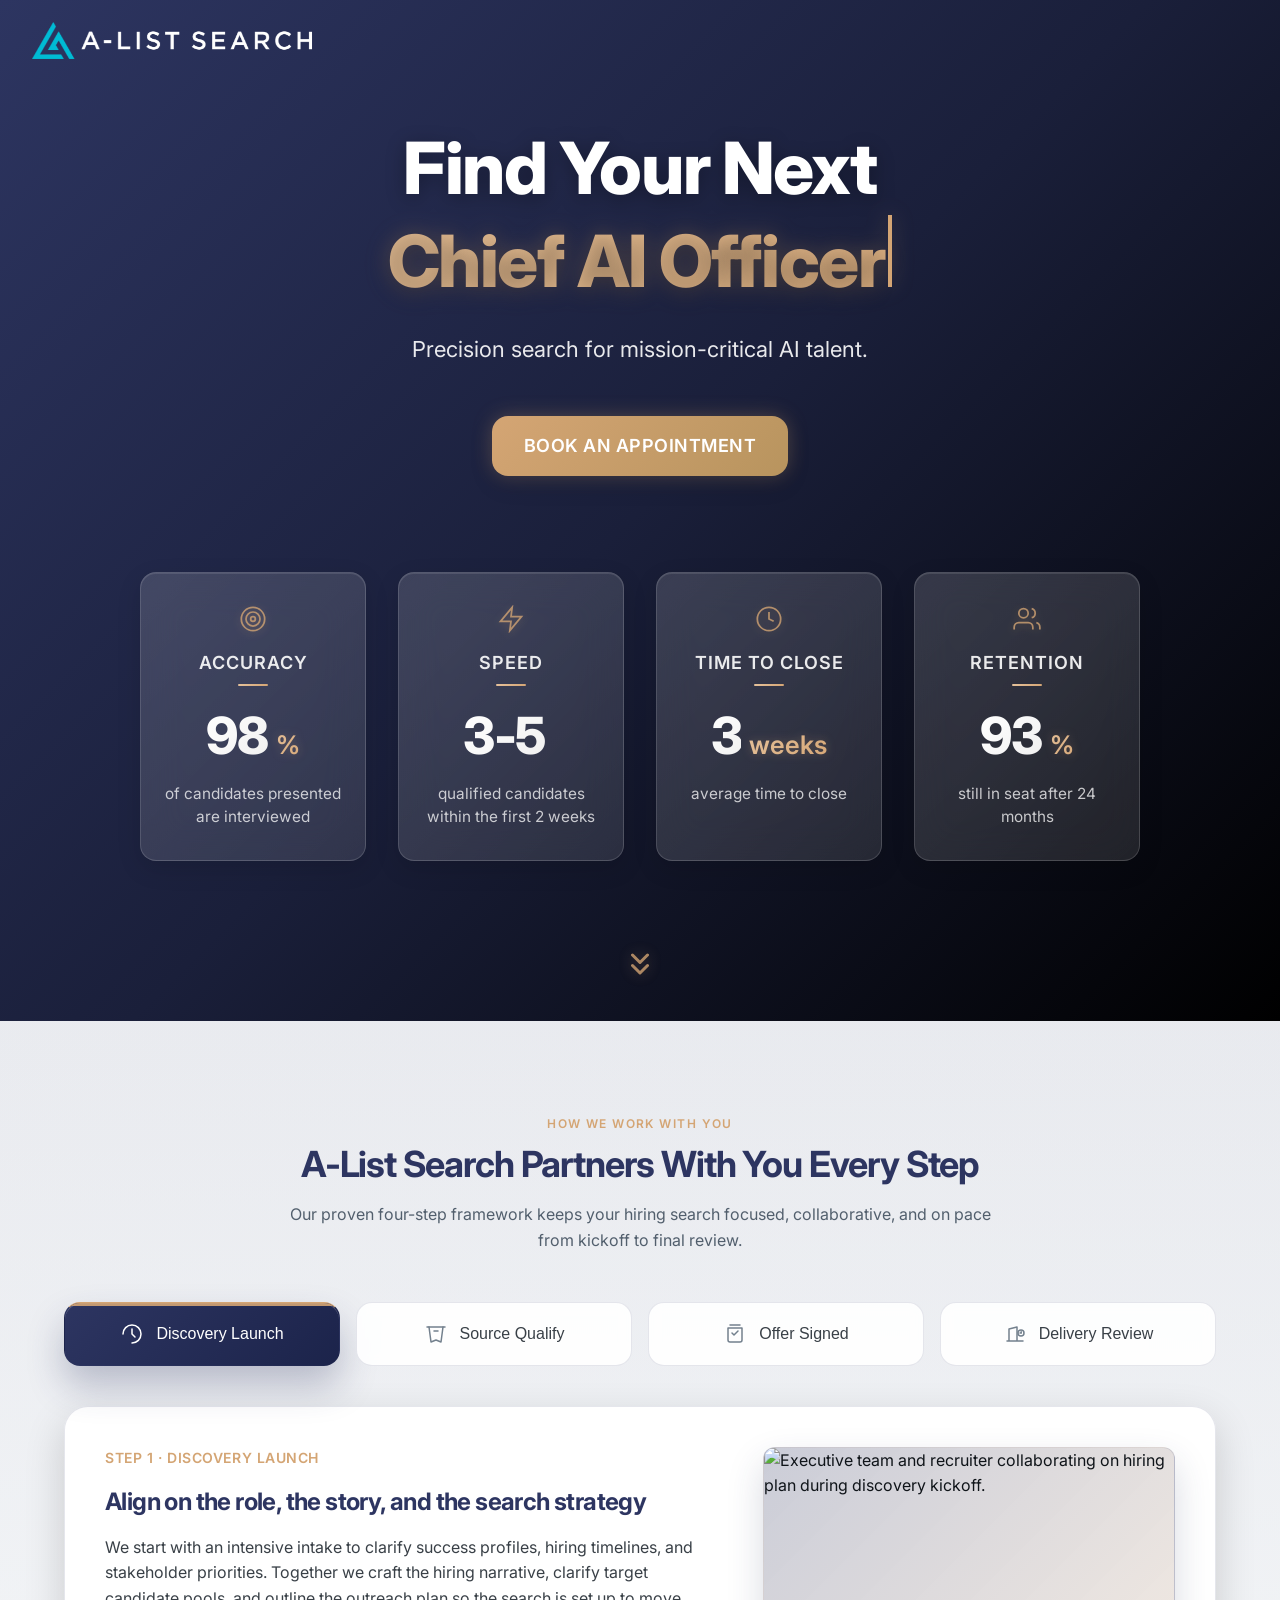
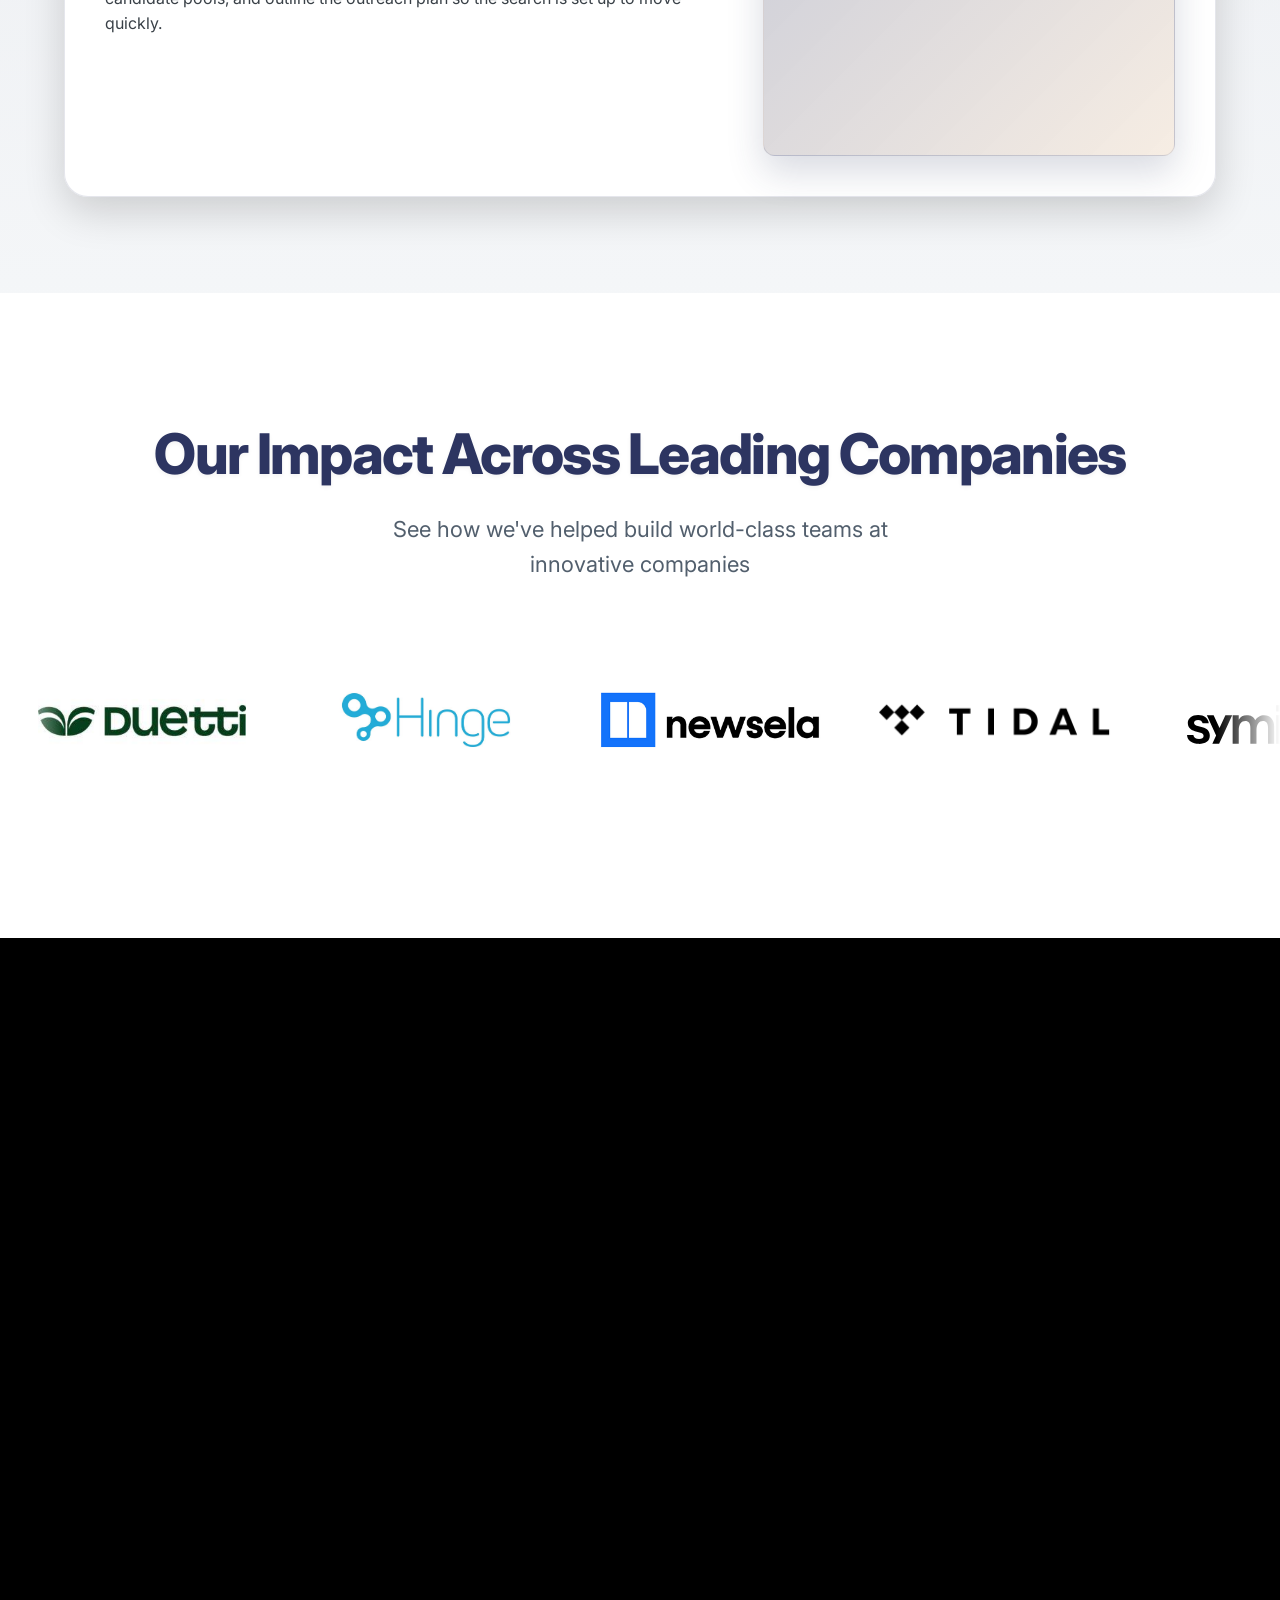
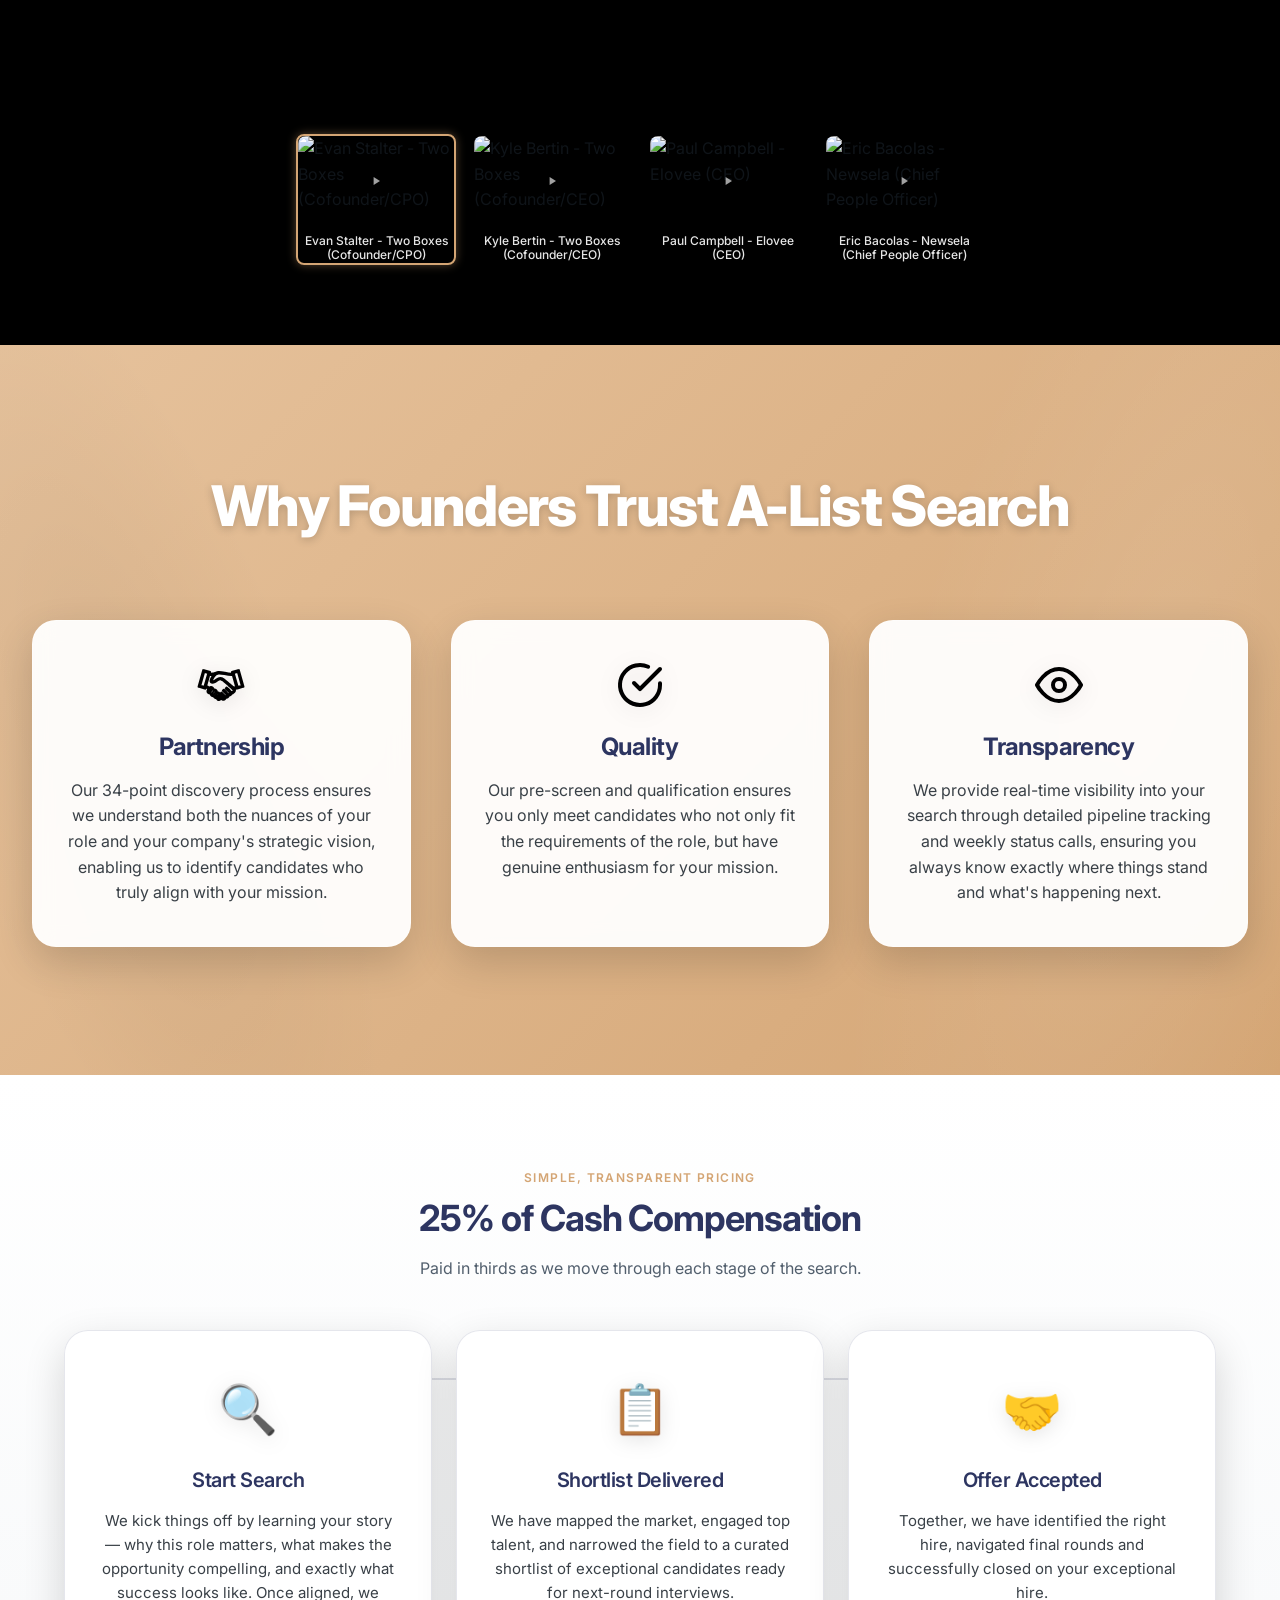
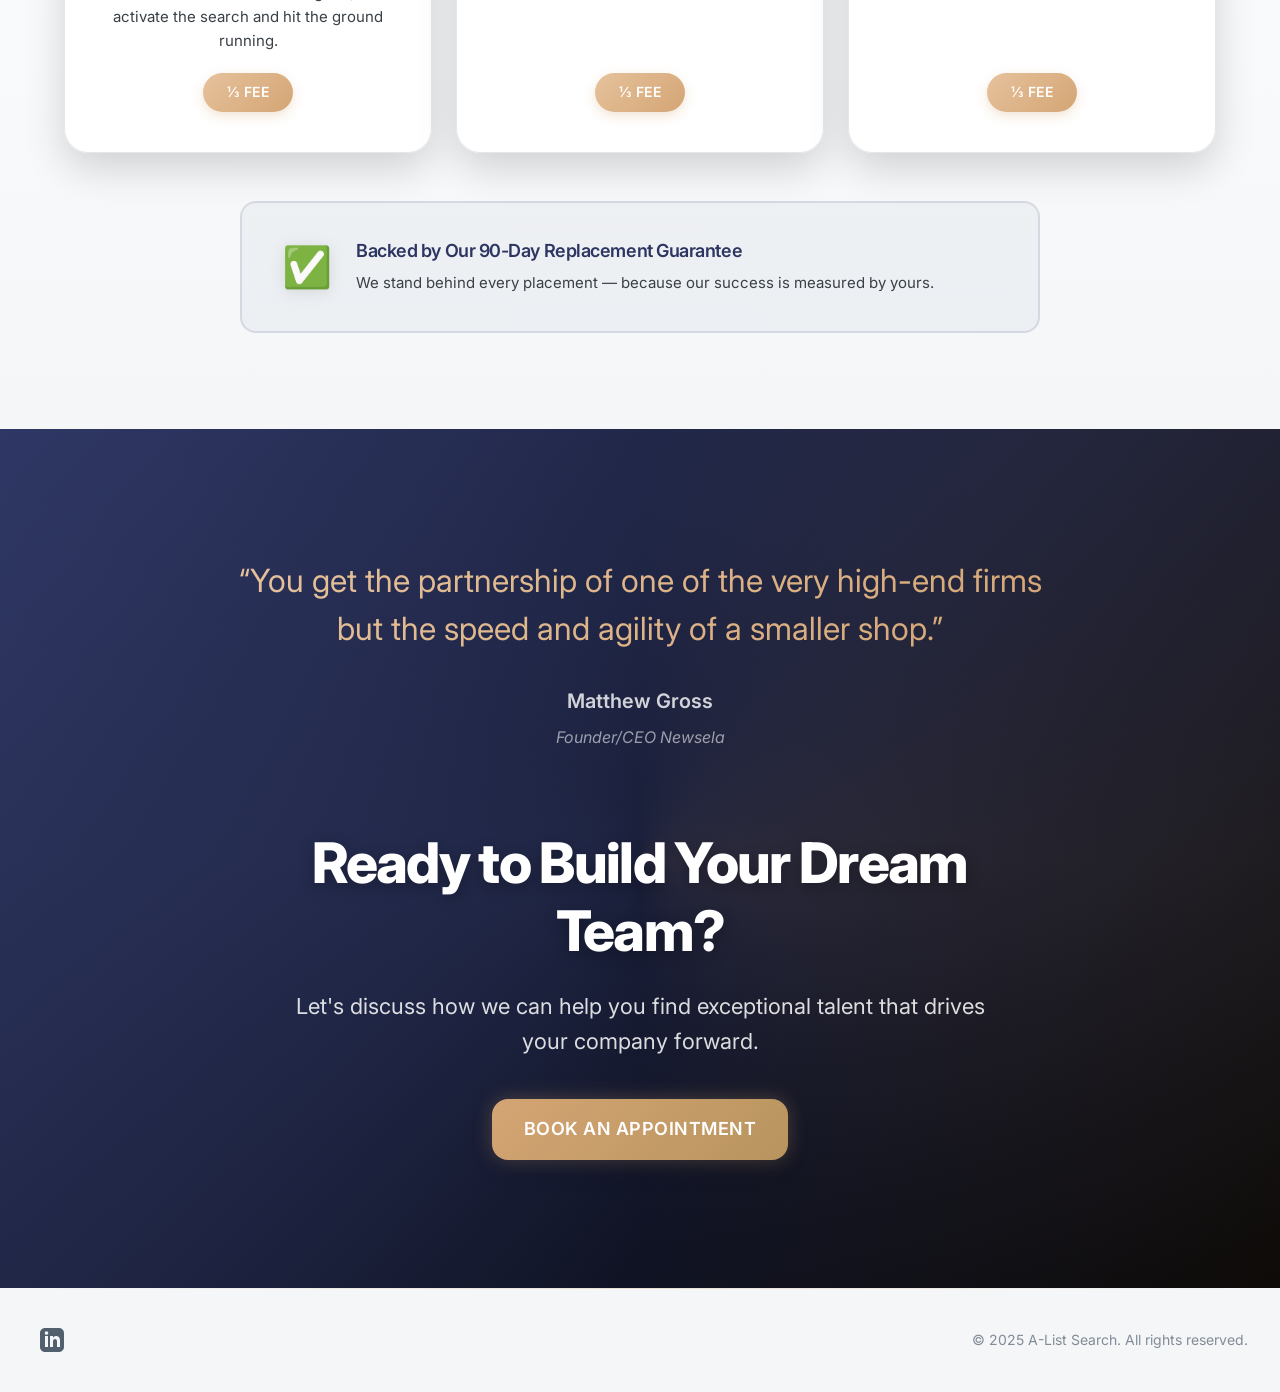
==== commit 2b648ee4: "Files refactored to consolidate directories for ease of management" ====
--- a/pricing/index.html
+++ b/pricing/index.html
@@ -11,14 +11,14 @@
 	<meta charset="UTF-8" />
 	<meta name="viewport" content="width=device-width, initial-scale=1, viewport-fit=cover">
 	<title>Pricing - A-List Search</title>
-	<link rel="apple-touch-icon" sizes="180x180" href="https://alistsearch.ai/wp-content/themes/alistsearch/assets/images/favicons/apple-icon-180x180.png">
-	<link rel="icon" type="image/png" sizes="192x192" href="../wp-content/themes/alistsearch/assets/images/favicons/android-icon-192x192.png">
-	<link rel="icon" type="image/png" sizes="32x32" href="../wp-content/themes/alistsearch/assets/images/favicons/favicon-32x32.png">
-	<link rel="icon" type="image/png" sizes="96x96" href="../wp-content/themes/alistsearch/assets/images/favicons/favicon-96x96.png">
-	<link rel="icon" type="image/png" sizes="16x16" href="../wp-content/themes/alistsearch/assets/images/favicons/favicon-16x16.png">
-	<link rel="manifest" href="../wp-content/themes/alistsearch/manifest.json">
+	<link rel="apple-touch-icon" sizes="180x180" href="../images/favicons/apple-icon-180x180.png">
+	<link rel="icon" type="image/png" sizes="192x192" href="../images/favicons/android-icon-192x192.png">
+	<link rel="icon" type="image/png" sizes="32x32" href="../images/favicons/favicon-32x32.png">
+	<link rel="icon" type="image/png" sizes="96x96" href="../images/favicons/favicon-96x96.png">
+	<link rel="icon" type="image/png" sizes="16x16" href="../images/favicons/favicon-16x16.png">
+	<link rel="manifest" href="../manifest.json">
 	<meta name="msapplication-TileColor" content="#ffffff">
-	<meta name="msapplication-TileImage" content="https://alistsearch.ai/wp-content/themes/alistsearch/assets/images/favicons/ms-icon-144x144.png">
+	<meta name="msapplication-TileImage" content="/images/favicons/ms-icon-144x144.png">
 	<meta name="theme-color" content="#ffffff">
 	<link rel="preconnect" href="https://fonts.googleapis.com">
 	<link rel="preconnect" href="https://fonts.gstatic.com" crossorigin>
@@ -45,10 +45,10 @@
 	  gtag('config', 'G-RX5T1MRZJH');
 	</script>
 
-<link rel='stylesheet' href='../wp-content/themes/alistsearch/assets/css/alt/landing-page/base.css'>
-<link rel='stylesheet' href='../wp-content/themes/alistsearch/assets/css/alt/landing-page/layout.css'>
-<link rel='stylesheet' href='../wp-content/themes/alistsearch/assets/css/alt/landing-page/components.css'>
-	<meta property="og:image" content="https://alistsearch.ai/wp-content/themes/alistsearch/assets/images/alist-og-logo.jpg" />
+<link rel='stylesheet' href='../assets/css/base.css'>
+<link rel='stylesheet' href='../assets/css/layout.css'>
+<link rel='stylesheet' href='../assets/css/components.css'>
+	<meta property="og:image" content="https://alistsearch.ai/images/alist-og-logo.jpg" />
 </head>
 
 <body class="page-template page-template-alt-page-landing page-template-alt-page-landing-php page page-id-17769">
@@ -93,79 +93,79 @@
       // Array of placement objects, each containing a logo and title
       placements: [
           {
-            logo: '../wp-content/uploads/2025/09/duetti-300x157.jpg',
-            size: 0.8
-          },
-          {
-            logo: '../wp-content/uploads/2025/09/Hinge.jpg',
-            size: 0.8
-          },
-          {
-            logo: '../wp-content/uploads/2025/09/newsela_featured_image.jpg',
+            logo: '../images/logos/duetti-300x157.jpg',
+            size: 0.8
+          },
+          {
+            logo: '../images/logos/Hinge.jpg',
+            size: 0.8
+          },
+          {
+            logo: '../images/logos/newsela_featured_image.jpg',
             size: 0.9
           },
           {
-            logo: '../wp-content/uploads/2025/09/Tidal-Logo-PNG-Pic.png',
+            logo: '../images/logos/Tidal-Logo-PNG-Pic.png',
             size: 0.9
           },
           {
-            logo: '../wp-content/uploads/2025/10/symitri.svg',
+            logo: '../images/logos/symitri.svg',
             size: 0.7
           },
           {
-            logo: '../wp-content/uploads/2025/09/4d090e12-7dd7-4a03-a99b-213e030a6030.jpg',
+            logo: '../images/logos/4d090e12-7dd7-4a03-a99b-213e030a6030.jpg',
             size: 0.7
           },
           {
-            logo: '../wp-content/uploads/2025/09/Two_Boxes_Logo.jpg',
+            logo: '../images/logos/Two_Boxes_Logo.jpg',
             size: 0.7
           },
           {
-            logo: '../wp-content/uploads/2025/09/bombas.png',
+            logo: '../images/logos/bombas.png',
             size: 0.9
           },
           {
-            logo: '../wp-content/uploads/2025/09/comcast_featured_image.jpg',
-            size: 0.8
-          },
-          {
-            logo: '../wp-content/uploads/2025/09/de-shaw.png',
-            size: 0.8
-          },
-          {
-            logo: '../wp-content/uploads/2025/09/EverC-1024x535.jpg',
+            logo: '../images/logos/comcast_featured_image.jpg',
+            size: 0.8
+          },
+          {
+            logo: '../images/logos/de-shaw.png',
+            size: 0.8
+          },
+          {
+            logo: '../images/logos/EverC-1024x535.jpg',
             size: 1.4
           },
           {
-            logo: '../wp-content/uploads/2025/09/freewheel_featured_image.jpg',
-            size: 0.8
-          },
-          {
-            logo: '../wp-content/uploads/2025/09/gretel.png',
-            size: 0.8
-          },
-          {
-            logo: '../wp-content/uploads/2025/09/ideon.png',
-            size: 0.8
-          },
-          {
-            logo: '../wp-content/uploads/2025/09/Shazam_logo.png',
-            size: 0.8
-          },
-          {
-            logo: '../wp-content/uploads/2025/09/lseg_logo_rgb_pos.jpg',
+            logo: '../images/logos/freewheel_featured_image.jpg',
+            size: 0.8
+          },
+          {
+            logo: '../images/logos/gretel.png',
+            size: 0.8
+          },
+          {
+            logo: '../images/logos/ideon.png',
+            size: 0.8
+          },
+          {
+            logo: '../images/logos/Shazam_logo.png',
+            size: 0.8
+          },
+          {
+            logo: '../images/logos/lseg_logo_rgb_pos.jpg',
             size: 1
           },
           {
-            logo: '../wp-content/uploads/2025/09/medidata_featured_image.jpg',
+            logo: '../images/logos/medidata_featured_image.jpg',
             size: 1
           },
           {
-            logo: '../wp-content/uploads/2025/09/singlecare_featured_image.jpg',
+            logo: '../images/logos/singlecare_featured_image.jpg',
             size: 1
           },
           {
-            logo: '../wp-content/uploads/2025/09/weworklogo-.png',
+            logo: '../images/logos/weworklogo-.png',
             size: 0.9
           }
         ]
@@ -211,17 +211,17 @@
       // Array of feature objects, each with an icon, title, and description
       features: [{
           // Path to the feature's icon SVG file
-          icon: '../wp-content/uploads/2025/03/handshake.svg',
+          icon: '../images/icons/handshake.svg',
           title: 'Partnership',
           description: 'Our 34-point discovery process ensures we understand both the nuances of your role and your company\'s strategic vision, enabling us to identify candidates who truly align with your mission.'
         },
         {
-          icon: '../wp-content/uploads/2025/03/check-circle.svg',
+          icon: '../images/icons/check-circle.svg',
           title: 'Quality',
           description: 'Our pre-screen and qualification ensures you only meet candidates who not only fit the requirements of the role, but have genuine enthusiasm for your mission.'
         },
         {
-          icon: '../wp-content/uploads/2025/03/eye.svg',
+          icon: '../images/icons/eye.svg',
           title: 'Transparency',
           description: 'We provide real-time visibility into your search through detailed pipeline tracking and weekly status calls, ensuring you always know exactly where things stand and what\'s happening next.'
         }
@@ -539,7 +539,7 @@
 </footer>
 
 
-<script src="../wp-content/themes/alistsearch/assets/js/alt/landing-page/main.js"></script>
+<script src="../assets/js/main.js"></script>
 </body>
 </html>
 
--- a/assets/css/base.css
+++ b/assets/css/base.css
@@ -0,0 +1,128 @@
+/* Base styles with enhanced color system */
+:root {
+  /* Enhanced primary colors with depth */
+  --color-primary: #2d3561;
+  --color-primary-dark: hsl(230, 46%, 20%);
+  --color-primary-light: #4a5596;
+  --color-primary-text: #ffffff;
+  --color-secondary: #d4a574;
+  --color-secondary-light: #e6c29c;
+  --color-secondary-dark: #b8945e;
+  
+  /* Enhanced grayscale palette */
+  --color-gray-50: #fafbfc;
+  --color-gray-100: #f4f6f8;
+  --color-gray-200: #e8ecef;
+  --color-gray-300: #d6dde4;
+  --color-gray-400: #a3adb8;
+  --color-gray-500: #73808d;
+  --color-gray-600: #525f6d;
+  --color-gray-700: #394047;
+  --color-gray-800: #212529;
+  --color-gray-900: #0f1419;
+  
+  /* Advanced gradient variables */
+  --gradient-primary: linear-gradient(135deg, var(--color-primary) 0%, var(--color-primary-dark) 100%);
+  --gradient-hero: linear-gradient(135deg, var(--color-primary) 0%, #1a1f3a 50%, #000000 100%);
+  --gradient-secondary: linear-gradient(135deg, var(--color-secondary-light) 0%, var(--color-secondary) 100%);
+  --gradient-glass: linear-gradient(135deg, rgba(255, 255, 255, 0.1) 0%, rgba(255, 255, 255, 0.05) 100%);
+  
+  /* Shadow system */
+  --shadow-sm: 0 2px 8px rgba(0, 0, 0, 0.08);
+  --shadow-md: 0 8px 25px rgba(0, 0, 0, 0.12);
+  --shadow-lg: 0 15px 40px rgba(0, 0, 0, 0.16);
+  --shadow-xl: 0 25px 50px rgba(0, 0, 0, 0.2);
+  --shadow-glow: 0 0 30px rgba(212, 165, 116, 0.3);
+  
+  /* Animation durations */
+  --duration-fast: 0.2s;
+  --duration-normal: 0.3s;
+  --duration-slow: 0.6s;
+  
+  /* Easing curves */
+  --ease-out: cubic-bezier(0.25, 0.46, 0.45, 0.94);
+  --ease-in-out: cubic-bezier(0.645, 0.045, 0.355, 1);
+  
+  /* Border radius system */
+  --radius-sm: 8px;
+  --radius-md: 12px;
+  --radius-lg: 16px;
+  --radius-xl: 24px;
+  --radius-full: 50%;
+}
+
+/* Enhanced body with smooth scrolling */
+body {
+  font-family: 'Inter', -apple-system, BlinkMacSystemFont, "Segoe UI", Roboto, "Helvetica Neue", Arial, sans-serif;
+  line-height: 1.6;
+  color: var(--color-gray-900);
+  margin: 0;
+  min-height: 100vh;
+  scroll-behavior: smooth;
+  overflow-x: hidden;
+  background: linear-gradient(135deg, var(--color-gray-50) 0%, var(--color-gray-100) 100%);
+  
+  /* Enhanced font rendering */
+  -webkit-font-smoothing: antialiased;
+  -moz-osx-font-smoothing: grayscale;
+  text-rendering: optimizeLegibility;
+  
+  
+  /* Performance optimizations */
+  will-change: auto;
+}
+
+/* Enhanced Typography System */
+h1, h2, h3, h4, h5, h6 {
+  margin: 0;
+  font-weight: 700;
+  line-height: 1.2;
+  letter-spacing: -0.025em;
+  font-feature-settings: 'kern' 1, 'liga' 1;
+}
+
+h1 {
+  font-size: clamp(2.5rem, 5vw, 4rem);
+  font-weight: 800;
+  letter-spacing: -0.04em;
+}
+
+h2 {
+  font-size: clamp(2rem, 4vw, 3rem);
+  font-weight: 700;
+  letter-spacing: -0.03em;
+}
+
+h3 {
+  font-size: clamp(1.5rem, 3vw, 2rem);
+  font-weight: 600;
+}
+
+p {
+  margin: 0;
+  font-size: clamp(1rem, 2vw, 1.125rem);
+  line-height: 1.7;
+}
+
+/* Enhanced link styles */
+a {
+  color: inherit;
+  text-decoration: none;
+  transition: all var(--duration-normal) var(--ease-out);
+}
+
+a:hover {
+  color: var(--color-secondary);
+}
+
+.sr-only {
+  position: absolute;
+  width: 1px;
+  height: 1px;
+  padding: 0;
+  margin: -1px;
+  overflow: hidden;
+  clip: rect(0, 0, 0, 0);
+  white-space: nowrap;
+  border: 0;
+}
--- a/assets/css/layout.css
+++ b/assets/css/layout.css
@@ -0,0 +1,145 @@
+/* Layout components */
+.container {
+  width: 100%;
+  max-width: 1280px;
+  margin: 0 auto;
+  box-sizing: border-box;
+}
+
+@media (max-width: 1320px) {
+  .container {
+    padding-left: 2rem;
+    padding-right: 2rem;
+  }
+}
+
+.grid {
+  display: grid;
+  gap: 2.5rem;
+  grid-template-columns: 1fr;
+  width: 100%;
+}
+
+@media (min-width: 768px) {
+  .grid {
+    grid-template-columns: repeat(3, 1fr);
+    gap: 2.5rem;
+  }
+}
+
+.flex {
+  display: flex;
+}
+
+.flex-col {
+  flex-direction: column;
+}
+
+.items-center {
+  align-items: center;
+}
+
+.justify-between {
+  justify-content: space-between;
+}
+
+.gap-4 {
+  gap: 1rem;
+}
+
+.video-wrapper {
+  position: relative;
+  padding-bottom: 56.25%; /* 16:9 aspect ratio */
+  height: 0;
+  overflow: hidden;
+  max-width: 100%;
+  margin: 2rem 0;
+}
+
+.video-wrapper iframe {
+  position: absolute;
+  top: 0;
+  left: 0;
+  width: 100%;
+  height: 100%;
+  border: 0;
+  border-radius: 0.5rem;
+}
+
+/**************************/
+/*                        */
+/*         Header         */
+/*                        */
+/**************************/
+
+#header {
+  position: absolute;
+  top: 0;
+  left: 0;
+  padding-left: env(safe-area-inset-left);
+  padding-right: env(safe-area-inset-right);
+  height: 50px;
+  line-height: 50px;
+  z-index: 100;
+  box-shadow: none;
+  -webkit-transition: all 0.2s;
+  -ms-transition: all 0.2s;
+  transition: all 0.2s;
+}
+
+@media only screen and (min-width: 1024px) {
+  #header {
+    height: 80px;
+    line-height: 80px;
+  }
+}
+
+}
+html #wpadminbar {
+  position: fixed;
+}
+.admin-bar #header {
+  top: 46px;
+}
+@media only screen and (min-width: 783px) {
+  .admin-bar #header {
+    top: 32px;
+  }
+}
+
+#header > .container {
+  height: 100%;
+}
+
+@media screen and (min-width: 1320px) {
+  #header .container {
+    max-width: 1320px;
+    padding-left: 2rem;
+    padding-right: 2rem;
+  }
+}
+
+.logo {
+  margin: 0;
+  display: block;
+  float: left;
+  width: 230px;
+  height: 100%;
+}
+
+@media only screen and (min-width: 1024px) {
+  .logo {
+    width: 280px;
+  }
+}
+
+.logo a {
+  overflow: hidden;
+  text-indent: 100%;
+  white-space: nowrap;
+  display: block;
+  width: 100%;
+  height: 100%;
+  background: url(../../../images/a-list-search-dark-alt.png) center center no-repeat;
+  background-size: contain;
+}
--- a/assets/css/components.css
+++ b/assets/css/components.css
@@ -0,0 +1,1855 @@
+/* Navigation */
+.nav {
+  background: white;
+  box-shadow: var(--shadow-sm);
+  position: sticky;
+  top: 0;
+  z-index: 50;
+}
+
+.nav__container {
+  height: 4rem;
+}
+
+.nav__logo {
+  font-size: 1.5rem;
+  font-weight: 700;
+  color: var(--color-gray-900);
+}
+
+.nav__button {
+  padding: 0.5rem;
+  border-radius: var(--radius-sm);
+  border: none;
+  background: transparent;
+  color: var(--color-gray-600);
+  cursor: pointer;
+  transition: background-color var(--duration-fast);
+}
+
+.nav__button:hover {
+  background-color: var(--color-gray-100);
+}
+
+.hero {
+  padding: 8rem 0 10rem;
+  text-align: center;
+  background: var(--gradient-hero);
+  color: var(--color-primary-text);
+  position: relative;
+  min-height: 100vh;
+  display: flex;
+  align-items: center;
+}
+
+.hero__title {
+  font-size: clamp(2.5rem, 6vw, 4.5rem);
+  font-weight: 800;
+  line-height: 1.1;
+  margin-bottom: 2rem;
+  letter-spacing: -0.02em;
+  position: relative;
+  z-index: 2;
+
+  /* Text shadow for depth */
+  text-shadow: 0 4px 20px rgba(0, 0, 0, 0.3);
+
+  /* Subtle animation on load */
+  animation: titleSlideIn var(--duration-slow) var(--ease-out) forwards;
+  opacity: 0;
+  transform: translateY(30px);
+}
+
+@keyframes titleSlideIn {
+  to {
+    opacity: 1;
+    transform: translateY(0);
+  }
+}
+
+.hero__title > span:first-child {
+  display: block;
+}
+
+.hero__title .hero__role {
+  display: block;
+  margin-top: 0.5rem;
+}
+
+.hero__role span#role {
+  display: inline;
+}
+
+.hero__cursor {
+  display: inline-block !important;
+}
+
+.hero__role {
+  color: var(--color-secondary);
+  display: block;
+  position: relative;
+  background: var(--gradient-secondary);
+  -webkit-background-clip: text;
+  -webkit-text-fill-color: transparent;
+  background-clip: text;
+
+  /* Subtle glow effect */
+  filter: drop-shadow(0 0 10px rgba(212, 165, 116, 0.3));
+}
+
+.hero__cursor {
+  display: inline-block;
+  width: 4px;
+  height: 1em;
+  background-color: var(--color-secondary);
+  margin-left: 4px;
+  vertical-align: baseline;
+  animation: blink 0.75s step-end infinite;
+}
+
+@keyframes blink {
+  from, to {
+    opacity: 1;
+  }
+  50% {
+    opacity: 0;
+  }
+}
+
+/* How We Work Section */
+.how-we-work {
+  background: linear-gradient(180deg, rgba(45, 53, 97, 0.08) 0%, rgba(244, 246, 248, 0.96) 100%);
+  padding: 96px 0;
+}
+
+@media screen and (max-width: 1199px) {
+  .how-we-work {
+    padding: 64px 0;
+  }
+}
+
+@media screen and (max-width: 767px) {
+  .how-we-work {
+    padding: 48px 0;
+  }
+}
+
+.how-we-work .container {
+  max-width: 1200px;
+  margin: 0 auto;
+  padding: 0 24px;
+}
+
+.how-we-work__intro {
+  max-width: 720px;
+  margin: 0 auto 48px;
+  text-align: center;
+  color: var(--color-gray-900);
+}
+
+.how-we-work__eyebrow {
+  text-transform: uppercase;
+  letter-spacing: 0.12em;
+  font-size: 12px;
+  line-height: 14px;
+  font-weight: 600;
+  color: var(--color-secondary);
+  margin-bottom: 12px;
+}
+
+.how-we-work__heading {
+  font-size: 36px;
+  line-height: 1.2;
+  font-weight: 700;
+  margin-bottom: 16px;
+  color: var(--color-primary);
+}
+
+@media screen and (max-width: 767px) {
+  .how-we-work__heading {
+    font-size: 28px;
+  }
+}
+
+.how-we-work__subheading {
+  font-size: 16px;
+  line-height: 1.6;
+  margin: 0;
+  color: var(--color-gray-600);
+}
+
+.how-we-work__tabs {
+  display: grid;
+  grid-template-columns: repeat(4, minmax(0, 1fr));
+  gap: 16px;
+  margin-bottom: 40px;
+}
+
+@media screen and (max-width: 991px) {
+  .how-we-work__tabs {
+    grid-template-columns: repeat(2, minmax(0, 1fr));
+  }
+}
+
+@media screen and (max-width: 575px) {
+  .how-we-work__tabs {
+    grid-template-columns: repeat(2, minmax(0, 1fr));
+    gap: 12px;
+  }
+}
+
+.how-we-work__tab {
+  position: relative;
+  border: 1px solid rgba(45, 53, 97, 0.12);
+  background: rgba(255, 255, 255, 0.9);
+  border-radius: 16px;
+  padding: 16px 24px;
+  font-size: 16px;
+  font-weight: 500;
+  color: var(--color-gray-700);
+  cursor: pointer;
+  transition: transform 200ms ease, box-shadow 200ms ease, background 200ms ease;
+  display: flex;
+  align-items: center;
+  justify-content: center;
+  gap: 12px;
+  min-height: 64px;
+  scroll-snap-align: center;
+  backdrop-filter: blur(6px);
+  overflow: hidden;
+}
+
+@media screen and (max-width: 767px) {
+  .how-we-work__tab {
+    padding: 12px 16px;
+    min-height: 56px;
+    flex: 0 0 auto;
+  }
+}
+
+.how-we-work__tab-icon {
+  width: 24px;
+  height: 24px;
+  display: flex;
+  align-items: center;
+  justify-content: center;
+}
+
+.how-we-work__tab svg {
+  width: 24px;
+  height: 24px;
+  color: var(--color-gray-500);
+  transition: color 200ms ease;
+}
+
+.how-we-work__tab:focus-visible {
+  outline: 2px solid #4c3fff;
+  outline-offset: 2px;
+}
+
+.how-we-work__tab:hover {
+  transform: translateY(-2px);
+  box-shadow: 0 16px 30px rgba(45, 53, 97, 0.16);
+}
+
+.how-we-work__tab[aria-selected="true"] {
+  background: var(--gradient-primary);
+  color: var(--color-primary-text);
+  border-color: transparent;
+  box-shadow: 0 20px 36px rgba(45, 53, 97, 0.28);
+  border-top-color: var(--color-secondary);
+}
+
+.how-we-work__tab[aria-selected="true"] svg {
+  color: var(--color-primary-text);
+}
+
+.how-we-work__tab[aria-selected="true"]::before {
+  content: "";
+  position: absolute;
+  inset: 0;
+  border-radius: 16px;
+  box-shadow: inset 0 1px 0 rgba(255, 255, 255, 0.45);
+  opacity: 0.55;
+}
+
+.how-we-work__tab::after {
+  content: "";
+  position: absolute;
+  left: 0;
+  top: 0;
+  height: 3px;
+  width: 100%;
+  background: linear-gradient(135deg, rgba(255, 255, 255, 0), rgba(255, 255, 255, 0));
+  border-top-left-radius: 16px;
+  border-top-right-radius: 16px;
+  transition: background 200ms ease;
+}
+
+.how-we-work__tab[aria-selected="true"]::after {
+  background: var(--color-secondary);
+  opacity: 0.9;
+}
+
+.how-we-work__panel {
+  background: rgba(255, 255, 255, 0.98);
+  border-radius: 24px;
+  padding: 40px;
+  box-shadow: var(--shadow-lg);
+  border: 1px solid rgba(45, 53, 97, 0.12);
+  display: none;
+}
+
+.how-we-work__panel.is-active {
+  display: block;
+}
+
+@media screen and (max-width: 991px) {
+  .how-we-work__panel {
+    padding: 32px;
+  }
+}
+
+@media screen and (max-width: 767px) {
+  .how-we-work__panel {
+    padding: 24px;
+  }
+}
+
+.how-we-work__content {
+  display: flex;
+  align-items: stretch;
+  gap: 40px;
+}
+
+@media screen and (max-width: 991px) {
+  .how-we-work__content {
+    gap: 24px;
+  }
+}
+
+@media screen and (max-width: 767px) {
+  .how-we-work__content {
+    flex-direction: column;
+  }
+}
+
+.how-we-work__text {
+  flex: 1 1 60%;
+  display: flex;
+  flex-direction: column;
+  gap: 16px;
+  transform: translateY(0);
+  opacity: 1;
+  transition: opacity 200ms ease, transform 200ms ease;
+}
+
+.how-we-work__text.is-transitioning {
+  opacity: 0;
+  transform: translateY(16px);
+}
+
+.how-we-work__chip {
+  display: inline-flex;
+  align-items: center;
+  border-radius: 999px;
+  color: var(--color-secondary);
+  font-size: 14px;
+  font-weight: 600;
+  letter-spacing: 0.04em;
+  text-transform: uppercase;
+}
+
+.how-we-work__headline {
+  font-size: 24px;
+  line-height: 1.4;
+  font-weight: 700;
+  margin: 0;
+  color: var(--color-primary);
+}
+
+.how-we-work__body {
+  font-size: 16px;
+  line-height: 1.6;
+  margin: 0;
+  color: var(--color-gray-700);
+}
+
+.how-we-work__bullets {
+  margin: 8px 0 0;
+  padding-left: 20px;
+  display: flex;
+  flex-direction: column;
+  gap: 8px;
+  font-size: 16px;
+  line-height: 1.6;
+  color: var(--color-gray-600);
+}
+
+.how-we-work__bullets[hidden] {
+  display: none;
+}
+
+.how-we-work__image-wrapper {
+  flex: 1 1 40%;
+  position: relative;
+  display: flex;
+  align-items: center;
+  justify-content: center;
+  transform: translateY(0);
+  opacity: 1;
+  transition: opacity 200ms ease, transform 200ms ease;
+}
+
+.how-we-work__image-wrapper.is-transitioning {
+  opacity: 0;
+  transform: translateY(16px);
+}
+
+.how-we-work__image-frame {
+  width: 100%;
+  max-width: 420px;
+  aspect-ratio: 4 / 3;
+  border-radius: 12px;
+  overflow: hidden;
+  box-shadow: 0 16px 36px rgba(45, 53, 97, 0.18);
+  background: linear-gradient(135deg, rgba(45, 53, 97, 0.25), rgba(212, 165, 116, 0.2));
+  border: 1px solid rgba(45, 53, 97, 0.12);
+}
+
+.how-we-work__image-frame img {
+  width: 100%;
+  height: 100%;
+  object-fit: cover;
+  display: block;
+}
+
+@media screen and (max-width: 1199px) {
+  .how-we-work__text {
+    flex-basis: 55%;
+  }
+
+  .how-we-work__image-wrapper {
+    flex-basis: 45%;
+  }
+}
+
+@media screen and (max-width: 767px) {
+  .how-we-work__image-frame {
+    max-width: 100%;
+  }
+}
+
+@media (prefers-reduced-motion: reduce) {
+  .how-we-work__tab,
+  .how-we-work__text,
+  .how-we-work__image-wrapper {
+    transition: none;
+  }
+}
+
+.hero__description {
+  max-width: 42rem;
+  margin: 2rem auto;
+  font-size: clamp(1.125rem, 2.5vw, 1.375rem);
+  line-height: 1.6;
+  color: rgba(255, 255, 255, 0.9);
+  font-weight: 400;
+  position: relative;
+  z-index: 2;
+
+  /* Staggered animation */
+  animation: descriptionSlideIn var(--duration-slow) var(--ease-out) 0.3s forwards;
+  opacity: 0;
+  transform: translateY(20px);
+}
+
+@keyframes descriptionSlideIn {
+  to {
+    opacity: 1;
+    transform: translateY(0);
+  }
+}
+
+.hero__cta {
+  margin-top: 3rem;
+  position: relative;
+  z-index: 2;
+
+  /* Staggered animation */
+  animation: ctaSlideIn var(--duration-slow) var(--ease-out) 0.6s forwards;
+  opacity: 0;
+  transform: translateY(20px);
+}
+
+@keyframes ctaSlideIn {
+  to {
+    opacity: 1;
+    transform: translateY(0);
+  }
+}
+
+/* Enhanced Metrics Section */
+.hero__metrics {
+  margin-top: 6rem;
+  opacity: 0;
+  transform: translateY(30px);
+  transition: opacity var(--duration-slow) var(--ease-out), transform var(--duration-slow) var(--ease-out);
+  position: relative;
+  z-index: 2;
+}
+
+.hero__metrics.animate {
+  opacity: 1;
+  transform: translateY(0);
+}
+
+.metrics-grid {
+  display: grid;
+  grid-template-columns: 1fr;
+  gap: 1.5rem;
+  max-width: 1200px;
+  margin: 0 auto;
+}
+
+/* Flexible grid system for 2-6 metrics */
+.metrics-grid[data-count="2"] {
+  max-width: 600px;
+}
+
+.metrics-grid[data-count="3"] {
+  max-width: 900px;
+}
+
+.metrics-grid[data-count="4"] {
+  max-width: 1000px;
+}
+
+.metrics-grid[data-count="5"] {
+  max-width: 1200px;
+}
+
+.metrics-grid[data-count="6"] {
+  max-width: 1200px;
+}
+
+@media (min-width: 480px) {
+  .metrics-grid {
+    grid-template-columns: repeat(2, 1fr);
+    gap: 2rem;
+  }
+
+  .metrics-grid[data-count="2"] {
+    grid-template-columns: repeat(2, 1fr);
+  }
+
+  .metrics-grid[data-count="3"] {
+    grid-template-columns: repeat(2, 1fr);
+  }
+}
+
+@media (min-width: 640px) {
+  .metrics-grid[data-count="3"] {
+    grid-template-columns: repeat(3, 1fr);
+  }
+}
+
+@media (min-width: 800px) {
+  .metrics-grid[data-count="2"] {
+    grid-template-columns: repeat(2, 1fr);
+  }
+
+  .metrics-grid[data-count="3"] {
+    grid-template-columns: repeat(3, 1fr);
+  }
+
+  .metrics-grid[data-count="4"] {
+    grid-template-columns: repeat(4, 1fr);
+  }
+
+  .metrics-grid[data-count="5"] {
+    grid-template-columns: repeat(5, 1fr);
+  }
+
+  .metrics-grid[data-count="6"] {
+    grid-template-columns: repeat(3, 1fr);
+  }
+}
+
+@media (min-width: 1280px) {
+  .metrics-grid[data-count="6"] {
+    grid-template-columns: repeat(6, 1fr);
+  }
+}
+
+.metric-card {
+  background: rgba(255, 255, 255, 0.06);
+  backdrop-filter: blur(20px);
+  border: 1px solid rgba(255, 255, 255, 0.15);
+  border-radius: var(--radius-lg);
+  padding: 2rem 1.5rem;
+  text-align: center;
+  transition: all var(--duration-normal) var(--ease-out);
+  position: relative;
+  overflow: hidden;
+
+  /* Enhanced glass effect */
+  box-shadow: var(--shadow-md), inset 0 1px 0 rgba(255, 255, 255, 0.1);
+
+  /* Subtle gradient overlay */
+  background-image: var(--gradient-glass);
+}
+
+.metric-card::before {
+  content: '';
+  position: absolute;
+  top: 0;
+  left: 0;
+  right: 0;
+  height: 3px;
+  background: var(--gradient-secondary);
+  opacity: 0;
+  transition: opacity var(--duration-normal) var(--ease-out);
+  border-radius: var(--radius-lg) var(--radius-lg) 0 0;
+}
+
+
+.metric-card:hover {
+  transform: translateY(-4px);
+  background: rgba(255, 255, 255, 0.12);
+  border-color: rgba(255, 255, 255, 0.3);
+  box-shadow: 0 8px 32px rgba(0, 0, 0, 0.3);
+}
+
+.metric-card:hover::before {
+  opacity: 1;
+}
+
+.metric-card__icon {
+  margin-bottom: 1rem;
+  display: flex;
+  justify-content: center;
+  opacity: 0.8;
+  transition: all var(--duration-normal) var(--ease-out);
+}
+
+.metric-card__icon svg {
+  width: 28px;
+  height: 28px;
+  stroke-width: 1.5;
+  color: var(--color-secondary);
+  filter: drop-shadow(0 2px 4px rgba(212, 165, 116, 0.3));
+}
+
+.metric-card:hover .metric-card__icon {
+  opacity: 1;
+  transform: scale(1.1);
+}
+
+.metric-card:hover .metric-card__icon svg {
+  filter: drop-shadow(0 4px 8px rgba(212, 165, 116, 0.4));
+}
+
+.metric-card__number {
+  font-size: clamp(2.5rem, 4vw, 3.5rem);
+  font-weight: 800;
+  color: var(--color-primary-text);
+  line-height: 1;
+  display: inline-block;
+  min-height: 2.5rem;
+  background: linear-gradient(135deg, #ffffff 0%, #f0f0f0 100%);
+  -webkit-background-clip: text;
+  -webkit-text-fill-color: transparent;
+  background-clip: text;
+  animation: numberGlow 3s ease-in-out infinite;
+  letter-spacing: -0.02em;
+}
+
+@keyframes numberGlow {
+  0%, 100% {
+    filter: drop-shadow(0 0 5px rgba(255, 255, 255, 0.3));
+  }
+  50% {
+    filter: drop-shadow(0 0 10px rgba(255, 255, 255, 0.4));
+  }
+}
+
+
+.metric-card__unit {
+  font-size: clamp(1.25rem, 2vw, 1.75rem);
+  font-weight: 600;
+  background: var(--gradient-secondary);
+  -webkit-background-clip: text;
+  -webkit-text-fill-color: transparent;
+  background-clip: text;
+  display: inline-block;
+  margin-left: 0.25rem;
+  filter: drop-shadow(0 0 5px rgba(212, 165, 116, 0.3));
+}
+
+
+.metric-card__label {
+  font-size: clamp(0.875rem, 1.5vw, 1.125rem);
+  font-weight: 600;
+  color: rgba(255, 255, 255, 0.9);
+  margin: 0 0 1.5rem 0;
+  text-transform: uppercase;
+  letter-spacing: 1px;
+  order: -1;
+  position: relative;
+
+  /* Subtle underline effect */
+  padding-bottom: 0.5rem;
+}
+
+.metric-card__label::after {
+  content: '';
+  position: absolute;
+  bottom: 0;
+  left: 50%;
+  transform: translateX(-50%);
+  width: 30px;
+  height: 2px;
+  background: var(--gradient-secondary);
+  border-radius: 1px;
+  transition: width var(--duration-normal) var(--ease-out);
+}
+
+.metric-card:hover .metric-card__label::after {
+  width: 50px;
+}
+
+
+.metric-card__description {
+  font-size: clamp(0.875rem, 1.2vw, 1rem);
+  color: rgba(255, 255, 255, 0.75);
+  line-height: 1.5;
+  margin-top: 1rem;
+  font-weight: 400;
+}
+
+/* Interactive Scroll Indicator */
+.scroll-indicator {
+  position: absolute;
+  bottom: 2rem;
+  left: 50%;
+  transform: translateX(-50%);
+  display: flex;
+  flex-direction: column;
+  align-items: center;
+  gap: 0.5rem;
+  opacity: 0.8;
+  transition: all var(--duration-normal) var(--ease-out);
+  cursor: pointer;
+  z-index: 10;
+
+  /* Initial animation delay */
+  animation: scrollIndicatorFadeIn var(--duration-slow) var(--ease-out) 2s forwards;
+  opacity: 0;
+}
+
+.scroll-indicator:hover {
+  opacity: 1;
+  transform: translateX(-50%) translateY(-5px);
+}
+
+
+.scroll-indicator__arrow {
+  color: var(--color-secondary);
+  animation: bounce 2s ease-in-out infinite;
+  filter: drop-shadow(0 0 8px rgba(212, 165, 116, 0.4));
+  transition: transform var(--duration-normal) var(--ease-out);
+}
+
+.scroll-indicator__arrow svg {
+  width: 36px;
+  height: 36px;
+}
+
+.scroll-indicator:hover .scroll-indicator__arrow {
+  transform: scale(1.2);
+  animation-duration: 1s;
+}
+
+/* Scroll indicator animations */
+@keyframes scrollIndicatorFadeIn {
+  to {
+    opacity: 0.8;
+  }
+}
+
+@keyframes bounce {
+  0%, 20%, 50%, 80%, 100% {
+    transform: translateY(0);
+  }
+  40% {
+    transform: translateY(-8px);
+  }
+  60% {
+    transform: translateY(-4px);
+  }
+}
+
+/* Hide scroll indicator on smaller screens to avoid overlap */
+@media (max-height: 600px) {
+  .scroll-indicator {
+    display: none;
+  }
+}
+
+
+/* Enhanced Animation states */
+.metric-card.animate-in {
+  animation: slideInUp var(--duration-slow) var(--ease-out) forwards;
+}
+
+@keyframes slideInUp {
+  from {
+    opacity: 0;
+    transform: translateY(30px) scale(0.95);
+  }
+  to {
+    opacity: 1;
+    transform: translateY(0) scale(1);
+  }
+}
+
+
+
+.trust-features {
+  padding: 8rem 0;
+  background: var(--gradient-secondary);
+  position: relative;
+  overflow: hidden;
+}
+
+/* Decorative background elements */
+.trust-features::before {
+  content: '';
+  position: absolute;
+  top: -50%;
+  right: -10%;
+  width: 40%;
+  height: 200%;
+  background: radial-gradient(ellipse, rgba(255, 255, 255, 0.1) 0%, transparent 70%);
+  transform: rotate(15deg);
+  pointer-events: none;
+}
+
+.trust-features::after {
+  content: '';
+  position: absolute;
+  bottom: -30%;
+  left: -5%;
+  width: 30%;
+  height: 150%;
+  background: radial-gradient(ellipse, rgba(0, 0, 0, 0.05) 0%, transparent 70%);
+  transform: rotate(-20deg);
+  pointer-events: none;
+}
+
+.trust-features__title {
+  text-align: center;
+  font-size: clamp(2.25rem, 5vw, 3.5rem);
+  color: var(--color-primary-text);
+  margin-bottom: 5rem;
+  font-weight: 800;
+  text-shadow: 0 2px 10px rgba(0, 0, 0, 0.2);
+  position: relative;
+  z-index: 2;
+}
+
+.card {
+  background: rgba(255, 255, 255, 0.95);
+  backdrop-filter: blur(10px);
+  border-radius: var(--radius-xl);
+  border: 1px solid rgba(255, 255, 255, 0.3);
+  padding: 2.5rem 2rem;
+  box-shadow: var(--shadow-lg);
+  transition: all var(--duration-normal) var(--ease-out);
+  position: relative;
+  overflow: hidden;
+  z-index: 2;
+}
+
+/* Card hover animation */
+.card::before {
+  content: '';
+  position: absolute;
+  inset: 0;
+  border-radius: var(--radius-xl);
+  padding: 2px;
+  background: linear-gradient(135deg, transparent, rgba(212, 165, 116, 0.3), transparent);
+  mask: linear-gradient(#fff 0 0) content-box, linear-gradient(#fff 0 0);
+  mask-composite: xor;
+  opacity: 0;
+  transition: opacity var(--duration-normal) var(--ease-out);
+}
+
+.card:hover {
+  transform: translateY(-8px);
+  box-shadow: var(--shadow-xl);
+  border-color: rgba(255, 255, 255, 0.5);
+}
+
+.card:hover::before {
+  opacity: 1;
+}
+
+.card__icon {
+  margin-bottom: 1.5rem;
+  display: flex;
+  justify-content: center;
+  transition: transform var(--duration-normal) var(--ease-out);
+}
+
+.card:hover .card__icon {
+  transform: scale(1.1);
+}
+
+.card__icon img {
+  width: 48px;
+  height: 48px;
+  filter: drop-shadow(0 4px 10px rgba(0, 0, 0, 0.1));
+  transition: filter var(--duration-normal) var(--ease-out);
+}
+
+.card:hover .card__icon img {
+  filter: drop-shadow(0 6px 15px rgba(0, 0, 0, 0.2));
+}
+
+.card h3 {
+  margin-bottom: 1rem;
+  color: var(--color-primary);
+  font-size: clamp(1.25rem, 2.5vw, 1.5rem);
+  font-weight: 700;
+  text-align: center;
+  position: relative;
+}
+
+/* Subtle underline animation */
+.card h3::after {
+  content: '';
+  position: absolute;
+  bottom: -8px;
+  left: 50%;
+  transform: translateX(-50%);
+  width: 0;
+  height: 2px;
+  background: var(--gradient-secondary);
+  transition: width var(--duration-normal) var(--ease-out);
+  border-radius: 1px;
+}
+
+.card:hover h3::after {
+  width: 40px;
+}
+
+.card p {
+  color: var(--color-gray-700);
+  text-align: center;
+  line-height: 1.6;
+  font-size: clamp(0.9rem, 1.5vw, 1rem);
+}
+
+.trust-features .card {
+  text-align: center;
+  transition-delay: var(--stagger-delay, 0s);
+}
+
+/* Staggered animation for cards */
+.trust-features .card:nth-child(1) { --stagger-delay: 0s; }
+.trust-features .card:nth-child(2) { --stagger-delay: 0.1s; }
+.trust-features .card:nth-child(3) { --stagger-delay: 0.2s; }
+
+/* Video Section */
+.video-section {
+  padding: 1rem 0;
+  background: #000;
+}
+
+/* Enhanced Company-based Credibility Section */
+.credibility {
+  padding: 8rem 0;
+  background: white;
+  position: relative;
+  width: 100%;
+}
+
+.credibility__title {
+  text-align: center;
+  font-size: clamp(2.25rem, 5vw, 3.5rem);
+  color: var(--color-primary);
+  margin-bottom: 1.5rem;
+  font-weight: 800;
+  position: relative;
+  z-index: 2;
+
+  /* Subtle text shadow */
+  text-shadow: 0 2px 4px rgba(0, 0, 0, 0.05);
+}
+
+.credibility__subtitle {
+  text-align: center;
+  color: var(--color-gray-600);
+  font-size: clamp(1.125rem, 2.5vw, 1.375rem);
+  font-weight: 400;
+  max-width: 36rem;
+  margin: 0 auto 3rem;
+  line-height: 1.6;
+  position: relative;
+  z-index: 2;
+}
+
+/* Custom Infinite Scroll Carousel */
+.company-placements {
+  width: 100%;
+  overflow: hidden;
+  position: relative;
+  z-index: 2;
+  padding: 20px 0;
+
+  /* Subtle gradient fade on edges */
+  mask-image: linear-gradient(to right, transparent 0%, black 5%, black 95%, transparent 100%);
+  -webkit-mask-image: linear-gradient(to right, transparent 0%, black 5%, black 95%, transparent 100%);
+}
+
+.carousel-track {
+  display: flex;
+  align-items: center;
+  width: max-content;
+  animation: infiniteScroll 60s linear infinite;
+  will-change: transform;
+}
+
+/* Infinite scroll animation */
+@keyframes infiniteScroll {
+  0% {
+    transform: translateX(0);
+  }
+  100% {
+    transform: translateX(-50%);
+  }
+}
+
+/* NEW: Placement Card Style */
+.placement-card {
+  text-align: center;
+  min-width: 260px;
+  width: 260px;
+  height: 140px;
+  display: flex;
+  flex-direction: column;
+  align-items: center;
+  justify-content: center;
+  box-sizing: border-box;
+  background: transparent;
+  margin: 0 12px;
+  position: relative;
+  transition: all var(--duration-normal) var(--ease-out);
+}
+
+
+.placement-card:hover {
+  transform: translateY(-8px) scale(1.05);
+}
+
+.placement-card__logo {
+  margin: 0;
+  height: 100%;
+  width: 100%;
+  display: flex;
+  align-items: center;
+  justify-content: center;
+  position: relative;
+  z-index: 2;
+  transition: all var(--duration-normal) var(--ease-out);
+  background-repeat: no-repeat;
+  background-position: center;
+  background-size: contain;
+}
+
+.placement-card:hover .placement-card__logo {
+  transform: scale(1.1);
+}
+
+.placement-card__role {
+  color: var(--color-gray-900);
+  font-size: 1rem;
+  letter-spacing: 0.5px;
+  line-height: 1.4;
+  font-weight: 200;
+}
+
+@media (min-width: 480px) {
+  .placement-card__role {
+    font-size: 0.9rem;
+  }
+}
+
+@media (min-width: 768px) {
+  .placement-card__role {
+    font-size: 1.25rem;
+  }
+}
+
+@media (min-width: 1024px) {
+  .placement-card__role {
+    font-size: 1.5rem;
+  }
+}
+
+/* Original Company Card - kept for backwards compatibility */
+.company-card {
+  background: white;
+  border-radius: 0.5rem;
+  padding: 1rem;
+  box-shadow: 0 1px 3px rgba(0, 0, 0, 0.1);
+  border: 1px solid var(--color-gray-200);
+  text-align: center;
+  height: 100%;
+  display: flex;
+  flex-direction: column;
+  box-sizing: border-box;
+}
+
+.company-card__logo {
+  margin: 0 auto 1rem;
+  height: 100px;
+  display: flex;
+  align-items: center;
+  justify-content: center;
+}
+
+.company-card ul {
+  list-style: none;
+  padding: 0;
+  margin: 0;
+  flex: 1;
+  display: flex;
+  flex-direction: column;
+}
+
+.company-card li {
+  color: var(--color-gray-700);
+  padding: 0.5rem 0;
+  border-bottom: 1px solid var(--color-gray-200);
+  font-size: 0.9375rem;
+}
+
+.company-card li:last-child {
+  border-bottom: none;
+  padding-bottom: 0;
+}
+
+/* Enhanced Testimonial and CTA Section */
+.testimonial-cta {
+  padding: 8rem 0;
+  background: var(--gradient-hero);
+  color: var(--color-primary-text);
+  text-align: center;
+  position: relative;
+  overflow: hidden;
+}
+
+/* Animated background elements */
+.testimonial-cta::before {
+  content: '';
+  position: absolute;
+  top: -50%;
+  left: -50%;
+  width: 200%;
+  height: 200%;
+  background: conic-gradient(from 0deg, transparent, rgba(212, 165, 116, 0.1), transparent, rgba(74, 91, 150, 0.1), transparent);
+  animation: rotateBackground 60s linear infinite;
+  pointer-events: none;
+}
+
+@keyframes rotateBackground {
+  to { transform: rotate(360deg); }
+}
+
+.testimonial {
+  max-width: 56rem;
+  margin: 0 auto 5rem;
+  padding: 0 2rem;
+  position: relative;
+  z-index: 2;
+}
+
+.testimonial__quote {
+  position: relative;
+}
+
+.testimonial__quote-icon {
+  color: var(--color-secondary);
+  opacity: 0.3;
+  margin-bottom: 1.5rem;
+}
+
+.testimonial__quote blockquote {
+  font-size: clamp(1.25rem, 3vw, 2rem);
+  line-height: 1.6;
+  font-weight: 400;
+  margin: 0;
+  padding: 0;
+  background: var(--gradient-secondary);
+  -webkit-background-clip: text;
+  -webkit-text-fill-color: transparent;
+  background-clip: text;
+  position: relative;
+
+  /* Quote marks */
+  quotes: '"' '"';
+}
+
+.testimonial__quote blockquote::before {
+  content: open-quote;
+  font-size: 3em;
+  position: absolute;
+  top: -20px;
+  left: -30px;
+  color: rgba(212, 165, 116, 0.3);
+  font-family: serif;
+  line-height: 1;
+}
+
+.testimonial__quote blockquote::after {
+  content: close-quote;
+  font-size: 3em;
+  position: absolute;
+  bottom: -40px;
+  right: -30px;
+  color: rgba(212, 165, 116, 0.3);
+  font-family: serif;
+  line-height: 1;
+}
+
+@media (min-width: 768px) {
+  .testimonial__quote blockquote {
+    font-size: 2rem;
+    line-height: 1.5;
+  }
+}
+
+.testimonial__author {
+  display: flex;
+  align-items: center;
+  justify-content: center;
+  margin-top: 2rem;
+  opacity: 0.8;
+  position: relative;
+  z-index: 2;
+}
+
+.testimonial__author-info {
+  text-align: center;
+}
+
+.testimonial__author-name {
+  font-weight: 600;
+  font-size: clamp(1.125rem, 2vw, 1.25rem);
+  color: var(--color-primary-text);
+}
+
+.testimonial__author-title {
+  font-size: clamp(0.875rem, 1.5vw, 1rem);
+  margin-top: 0.5rem;
+  color: rgba(255, 255, 255, 0.7);
+  font-style: italic;
+}
+
+.final-cta {
+  max-width: 48rem;
+  margin: 0 auto;
+  padding: 0 2rem;
+  position: relative;
+  z-index: 2;
+}
+
+.final-cta h2 {
+  font-size: clamp(2.25rem, 5vw, 3.5rem);
+  margin-bottom: 1.5rem;
+  font-weight: 800;
+  text-shadow: 0 4px 15px rgba(0, 0, 0, 0.3);
+}
+
+.final-cta p {
+  font-size: clamp(1.125rem, 2.5vw, 1.375rem);
+  line-height: 1.6;
+  color: rgba(255, 255, 255, 0.85);
+  margin-bottom: 2.5rem;
+  font-weight: 400;
+}
+
+.final-cta__buttons {
+  display: flex;
+  gap: 1.5rem;
+  justify-content: center;
+  flex-wrap: wrap;
+}
+
+.button {
+  display: inline-flex;
+  align-items: center;
+  padding: 1rem 2rem;
+  border-radius: var(--radius-lg);
+  font-weight: 600;
+  font-size: 1.125rem;
+  text-decoration: none;
+  border: none;
+  cursor: pointer;
+  transition: all var(--duration-normal) var(--ease-out);
+  text-transform: uppercase;
+  letter-spacing: 0.5px;
+  box-shadow: var(--shadow-md);
+}
+
+.button--primary {
+  background: linear-gradient(135deg, var(--color-secondary) 0%, var(--color-secondary-dark) 100%);
+  color: var(--color-primary-text);
+
+  /* Glow effect */
+  box-shadow: var(--shadow-md), 0 0 20px rgba(212, 165, 116, 0.3);
+}
+
+.button--primary:hover {
+  background: linear-gradient(135deg, var(--color-secondary-light) 0%, var(--color-secondary) 100%);
+  transform: translateY(-2px);
+  box-shadow: var(--shadow-lg);
+  color: var(--color-primary-text);
+}
+
+/* Enhanced Footer */
+.footer {
+  background: var(--color-gray-100);
+  color: var(--color-gray-600);
+  padding: 2rem 0;
+  position: relative;
+}
+
+/* Subtle footer decoration */
+.footer::before {
+  content: '';
+  position: absolute;
+  top: 0;
+  left: 0;
+  right: 0;
+  height: 1px;
+  background: linear-gradient(90deg, transparent, rgba(212, 165, 116, 0.3), transparent);
+}
+
+.footer__content {
+  display: flex;
+  flex-direction: column;
+  align-items: center;
+  gap: 2rem;
+  position: relative;
+  z-index: 2;
+}
+
+@media (min-width: 640px) {
+  .footer__content {
+    flex-direction: row;
+    justify-content: space-between;
+    gap: 1.5rem;
+  }
+}
+
+.footer__social {
+  display: flex;
+  gap: 1rem;
+}
+
+.footer__social-link {
+  color: var(--color-gray-600);
+  padding: 0.5rem;
+  border-radius: var(--radius-sm);
+  transition: all var(--duration-normal) var(--ease-out);
+  display: flex;
+  align-items: center;
+  justify-content: center;
+}
+
+.footer__social-link:hover {
+  color: var(--color-secondary);
+  background: rgba(212, 165, 116, 0.1);
+  transform: translateY(-2px) scale(1.1);
+  box-shadow: 0 4px 12px rgba(212, 165, 116, 0.2);
+}
+
+.footer__copyright {
+  font-size: 0.875rem;
+  opacity: 0.7;
+  transition: opacity var(--duration-normal) var(--ease-out);
+}
+
+.footer__copyright:hover {
+  opacity: 1;
+}
+
+
+
+
+/* Video Section Enhancement */
+.video-section {
+  padding: 2rem 0 4rem;
+  background: #000;
+  position: relative;
+}
+
+.video-thumbnails {
+  display: flex;
+  gap: 1rem;
+  justify-content: center;
+  margin-top: 2rem;
+  overflow-x: auto;
+  padding: 1rem;
+}
+
+.video-thumbnail {
+  flex: 0 0 auto;
+  width: 160px;
+  border-radius: var(--radius-sm);
+  cursor: pointer;
+  transition: all var(--duration-normal) var(--ease-out);
+  border: 2px solid transparent;
+  position: relative;
+  display: flex;
+  flex-direction: column;
+  gap: 0.5rem;
+}
+
+.video-thumbnail:hover {
+  border-color: var(--color-secondary);
+}
+
+.video-thumbnail.active {
+  border-color: var(--color-secondary);
+  box-shadow: 0 0 10px rgba(212, 165, 116, 0.4);
+}
+
+.video-thumbnail img {
+  width: 100%;
+  height: 90px;
+  object-fit: cover;
+  transition: opacity var(--duration-normal) var(--ease-out);
+  border-radius: var(--radius-sm);
+  overflow: hidden;
+}
+
+.video-thumbnail:hover img {
+  opacity: 0.8;
+}
+
+.video-thumbnail__title {
+  font-size: 0.75rem;
+  color: rgba(255, 255, 255, 0.9);
+  text-align: center;
+  line-height: 1.2;
+  font-weight: 500;
+  overflow: hidden;
+  text-overflow: ellipsis;
+  display: -webkit-box;
+  -webkit-line-clamp: 2;
+  -webkit-box-orient: vertical;
+  max-height: 2.4em;
+}
+
+.video-thumbnail::after {
+  content: '';
+  position: absolute;
+  top: 45px;
+  left: 50%;
+  width: 16px;
+  height: 16px;
+  background: rgba(255, 255, 255, 0.9);
+  border-radius: 50%;
+  transform: translate(-50%, -50%);
+  opacity: 0.7;
+  transition: opacity var(--duration-normal) var(--ease-out);
+
+  /* Play button triangle */
+  clip-path: polygon(35% 25%, 75% 50%, 35% 75%);
+}
+
+.video-thumbnail:hover::after {
+  opacity: 1;
+}
+
+@media (max-width: 640px) {
+  .video-thumbnail {
+    width: 130px;
+  }
+
+  .video-thumbnail img {
+    height: 73px;
+  }
+
+  .video-thumbnail::after {
+    top: 36px;
+  }
+
+  .video-thumbnail__title {
+    font-size: 0.675rem;
+  }
+
+  .video-thumbnails {
+    gap: 0.5rem;
+  }
+}
+
+.video-wrapper {
+  position: relative;
+  padding-bottom: 56.25%;
+  height: 0;
+  overflow: hidden;
+  max-width: 100%;
+  margin: 2rem 0;
+  border-radius: var(--radius-xl);
+  box-shadow: var(--shadow-xl);
+  transition: transform var(--duration-normal) var(--ease-out);
+}
+
+
+.video-wrapper iframe {
+  position: absolute;
+  top: 0;
+  left: 0;
+  width: 100%;
+  height: 100%;
+  border: 0;
+  border-radius: var(--radius-xl);
+}
+
+
+/* Performance optimizations */
+* {
+  box-sizing: border-box;
+}
+
+/* Enable hardware acceleration only during animations */
+.metric-card.animate-in,
+.card:hover,
+.placement-card:hover,
+.button:hover {
+  will-change: transform;
+}
+
+
+/* Enhanced accessibility and performance */
+@media (prefers-reduced-motion: reduce) {
+  * {
+    animation-duration: 0.01ms !important;
+    animation-iteration-count: 1 !important;
+    transition-duration: 0.01ms !important;
+    scroll-behavior: auto !important;
+  }
+
+  .hero::before,
+  .testimonial-cta::before {
+    animation: none;
+  }
+
+  .hero__title,
+  .hero__description,
+  .hero__cta {
+    animation: none;
+    opacity: 1;
+    transform: none;
+  }
+
+  [data-parallax] {
+    transform: none !important;
+  }
+}
+
+/* Focus states for accessibility */
+.button:focus-visible,
+.footer__social-link:focus-visible {
+  outline: 2px solid var(--color-secondary);
+  outline-offset: 2px;
+}
+
+/* Print styles */
+@media print {
+  .hero::before,
+  .testimonial-cta::before,
+  .trust-features::before,
+  .trust-features::after {
+    display: none;
+  }
+
+  .hero,
+  .trust-features,
+  .testimonial-cta {
+    background: white !important;
+    color: black !important;
+  }
+
+  .swiper-wrapper {
+    display: flex !important;
+    flex-wrap: wrap !important;
+  }
+}
+
+/* High contrast mode support */
+@media (prefers-contrast: high) {
+  :root {
+    --color-primary: #000080;
+    --color-secondary: #8B4513;
+    --color-gray-600: #000000;
+    --color-gray-700: #000000;
+    --color-gray-900: #000000;
+  }
+
+  .metric-card,
+  .card,
+  .placement-card {
+    border-width: 2px;
+    border-color: #000000;
+  }
+}
+
+/* Pricing Section */
+.pricing {
+  background: linear-gradient(180deg, rgba(255, 255, 255, 1) 0%, rgba(244, 246, 248, 0.96) 100%);
+  padding: 96px 0;
+  position: relative;
+}
+
+@media screen and (max-width: 1199px) {
+  .pricing {
+    padding: 64px 0;
+  }
+}
+
+@media screen and (max-width: 767px) {
+  .pricing {
+    padding: 48px 0;
+  }
+}
+
+.pricing .container {
+  max-width: 1200px;
+  margin: 0 auto;
+  padding: 0 24px;
+}
+
+.pricing__intro {
+  max-width: 720px;
+  margin: 0 auto 48px;
+  text-align: center;
+  color: var(--color-gray-900);
+}
+
+.pricing__eyebrow {
+  text-transform: uppercase;
+  letter-spacing: 0.12em;
+  font-size: 12px;
+  line-height: 14px;
+  font-weight: 600;
+  color: var(--color-secondary);
+  margin-bottom: 12px;
+}
+
+.pricing__heading {
+  font-size: 36px;
+  line-height: 1.2;
+  font-weight: 700;
+  margin-bottom: 16px;
+  color: var(--color-primary);
+}
+
+@media screen and (max-width: 767px) {
+  .pricing__heading {
+    font-size: 28px;
+  }
+}
+
+.pricing__subheading {
+  font-size: 16px;
+  line-height: 1.6;
+  margin: 0;
+  color: var(--color-gray-600);
+}
+
+.pricing__timeline {
+  display: grid;
+  margin-bottom: 48px;
+  position: relative;
+  gap: 32px;
+}
+
+@media screen and (min-width: 768px) {
+  .pricing__timeline {
+    display: flex;
+    flex-direction: row;
+    justify-content: space-between;
+    gap: 24px;
+  }
+}
+
+
+/* Connection lines between steps - only on desktop */
+@media screen and (min-width: 768px) {
+  .pricing__timeline::before {
+    content: '';
+    position: absolute;
+    top: 48px;
+    left: 20%;
+    right: 20%;
+    height: 2px;
+    background: linear-gradient(90deg,
+      transparent 0%,
+      rgba(45, 53, 97, 0.15) 10%,
+      rgba(45, 53, 97, 0.15) 90%,
+      transparent 100%
+    );
+    z-index: 0;
+  }
+}
+
+.pricing__step {
+  background: rgba(255, 255, 255, 0.98);
+  border-radius: 24px;
+  padding: 40px 32px;
+  box-shadow: var(--shadow-lg);
+  border: 1px solid rgba(45, 53, 97, 0.12);
+  display: flex;
+  flex-direction: column;
+  align-items: center;
+  text-align: center;
+  transition: all var(--duration-normal) var(--ease-out);
+  position: relative;
+  z-index: 1;
+  flex-grow: 1;
+  flex-basis: 0;
+}
+
+.pricing__step:hover {
+  transform: translateY(-8px);
+  box-shadow: var(--shadow-xl);
+  border-color: rgba(212, 165, 116, 0.3);
+}
+
+@media screen and (max-width: 991px) {
+  .pricing__step {
+    padding: 32px 24px;
+  }
+}
+
+@media screen and (max-width: 767px) {
+  .pricing__step {
+    padding: 32px 24px;
+  }
+}
+
+.pricing__step-icon {
+  font-size: 48px;
+  margin-bottom: 20px;
+  filter: drop-shadow(0 4px 10px rgba(0, 0, 0, 0.1));
+  transition: all var(--duration-normal) var(--ease-out);
+}
+
+.pricing__step:hover .pricing__step-icon {
+  transform: scale(1.1);
+  filter: drop-shadow(0 6px 15px rgba(0, 0, 0, 0.15));
+}
+
+.pricing__step-title {
+  font-size: 20px;
+  line-height: 1.3;
+  font-weight: 600;
+  margin-bottom: 16px;
+  color: var(--color-primary);
+}
+
+.pricing__step-description {
+  font-size: 15px;
+  line-height: 1.6;
+  margin-bottom: 20px;
+  color: var(--color-gray-700);
+  flex: 1;
+}
+
+.pricing__step-fee {
+  display: inline-block;
+  padding: 8px 24px;
+  background: var(--gradient-secondary);
+  color: var(--color-primary-text);
+  border-radius: 999px;
+  font-size: 14px;
+  font-weight: 600;
+  letter-spacing: 0.5px;
+  text-transform: uppercase;
+  box-shadow: 0 4px 12px rgba(212, 165, 116, 0.3);
+  transition: all var(--duration-normal) var(--ease-out);
+}
+
+.pricing__step:hover .pricing__step-fee {
+  transform: scale(1.05);
+  box-shadow: 0 6px 16px rgba(212, 165, 116, 0.4);
+}
+
+.pricing__guarantee {
+  background: rgba(45, 53, 97, 0.04);
+  border: 2px solid rgba(45, 53, 97, 0.12);
+  border-radius: 16px;
+  padding: 32px 40px;
+  display: flex;
+  align-items: center;
+  gap: 24px;
+  max-width: 800px;
+  margin: 0 auto;
+  transition: all var(--duration-normal) var(--ease-out);
+}
+
+.pricing__guarantee:hover {
+  background: rgba(45, 53, 97, 0.06);
+  border-color: rgba(212, 165, 116, 0.3);
+  box-shadow: var(--shadow-md);
+}
+
+@media screen and (max-width: 767px) {
+  .pricing__guarantee {
+    flex-direction: column;
+    text-align: center;
+    padding: 24px;
+    gap: 16px;
+  }
+}
+
+.pricing__guarantee-icon {
+  font-size: 40px;
+  flex-shrink: 0;
+  filter: drop-shadow(0 2px 8px rgba(0, 0, 0, 0.1));
+}
+
+.pricing__guarantee-content {
+  flex: 1;
+}
+
+.pricing__guarantee-title {
+  font-size: 18px;
+  line-height: 1.4;
+  font-weight: 600;
+  margin-bottom: 8px;
+  color: var(--color-primary);
+}
+
+.pricing__guarantee-description {
+  font-size: 15px;
+  line-height: 1.6;
+  margin: 0;
+  color: var(--color-gray-700);
+}
+
+@media (prefers-reduced-motion: reduce) {
+  .pricing__step,
+  .pricing__step-icon,
+  .pricing__step-fee,
+  .pricing__guarantee {
+    transition: none;
+  }
+}
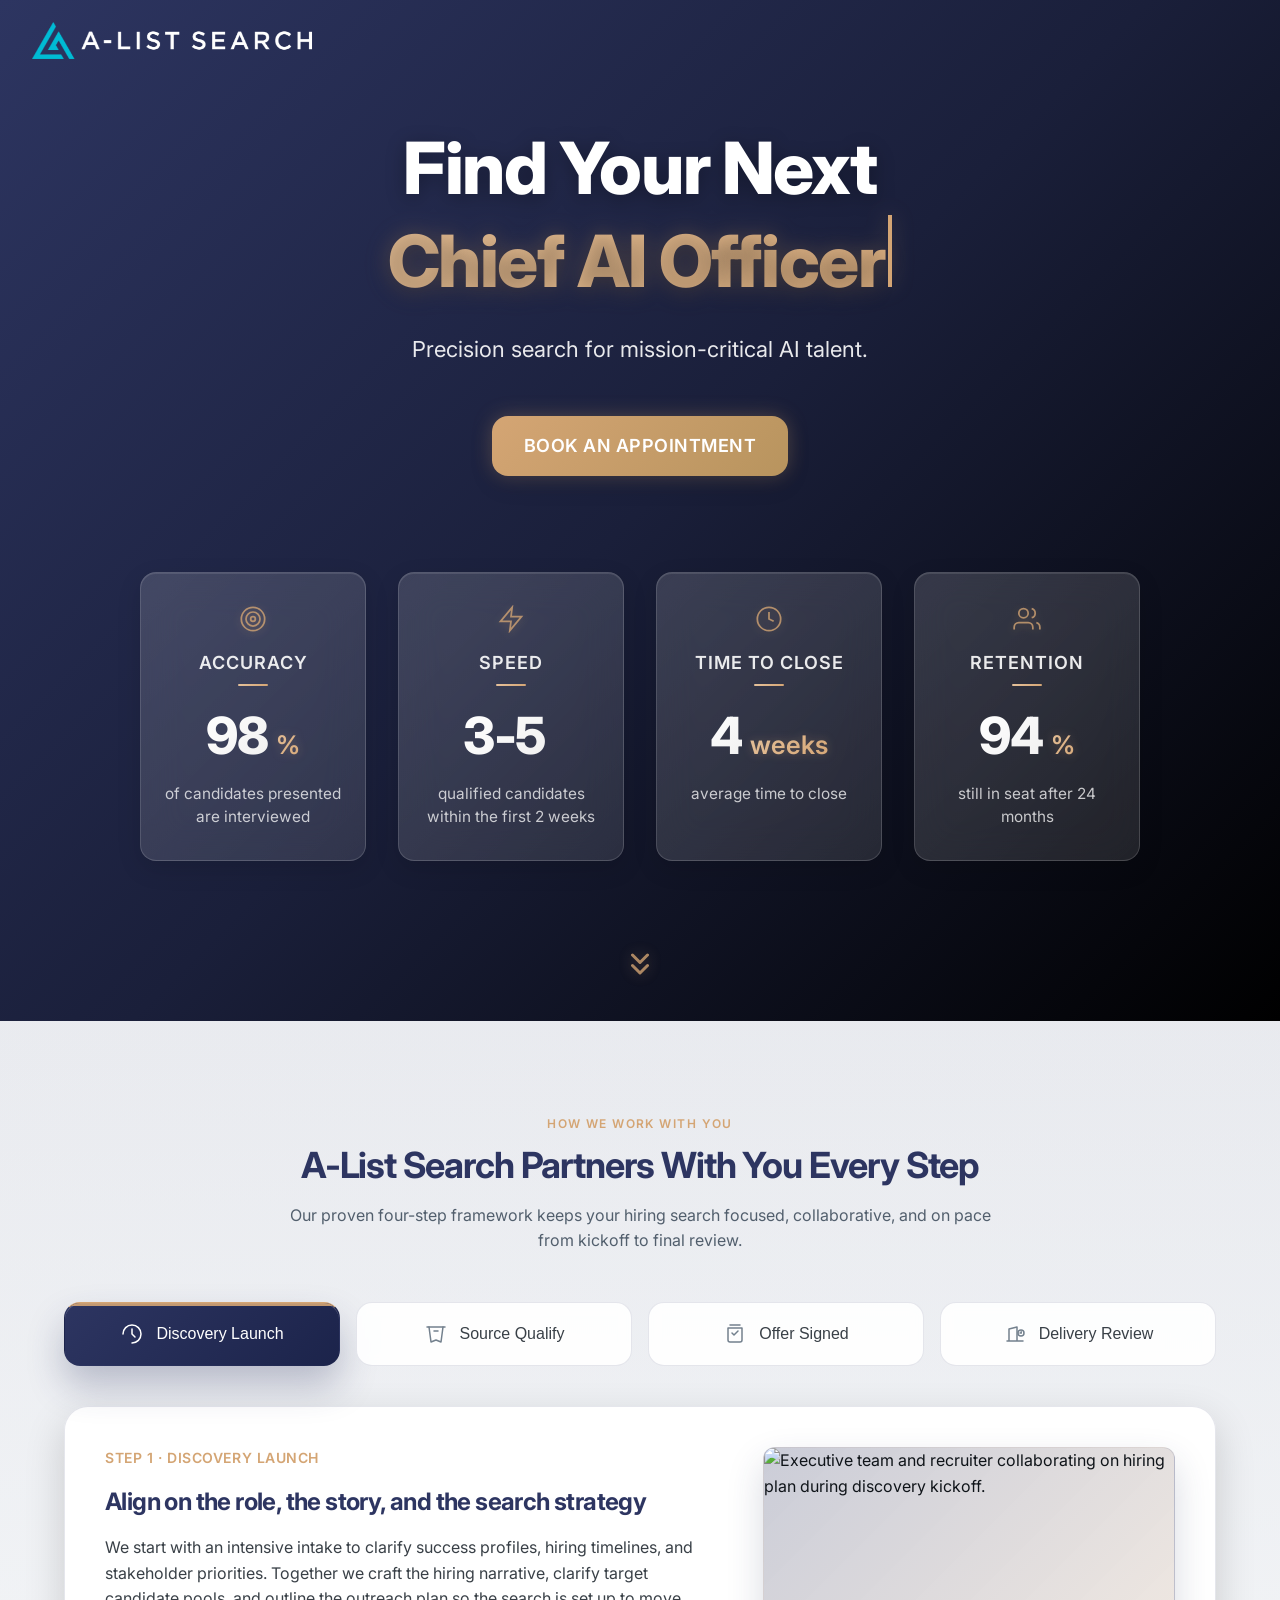
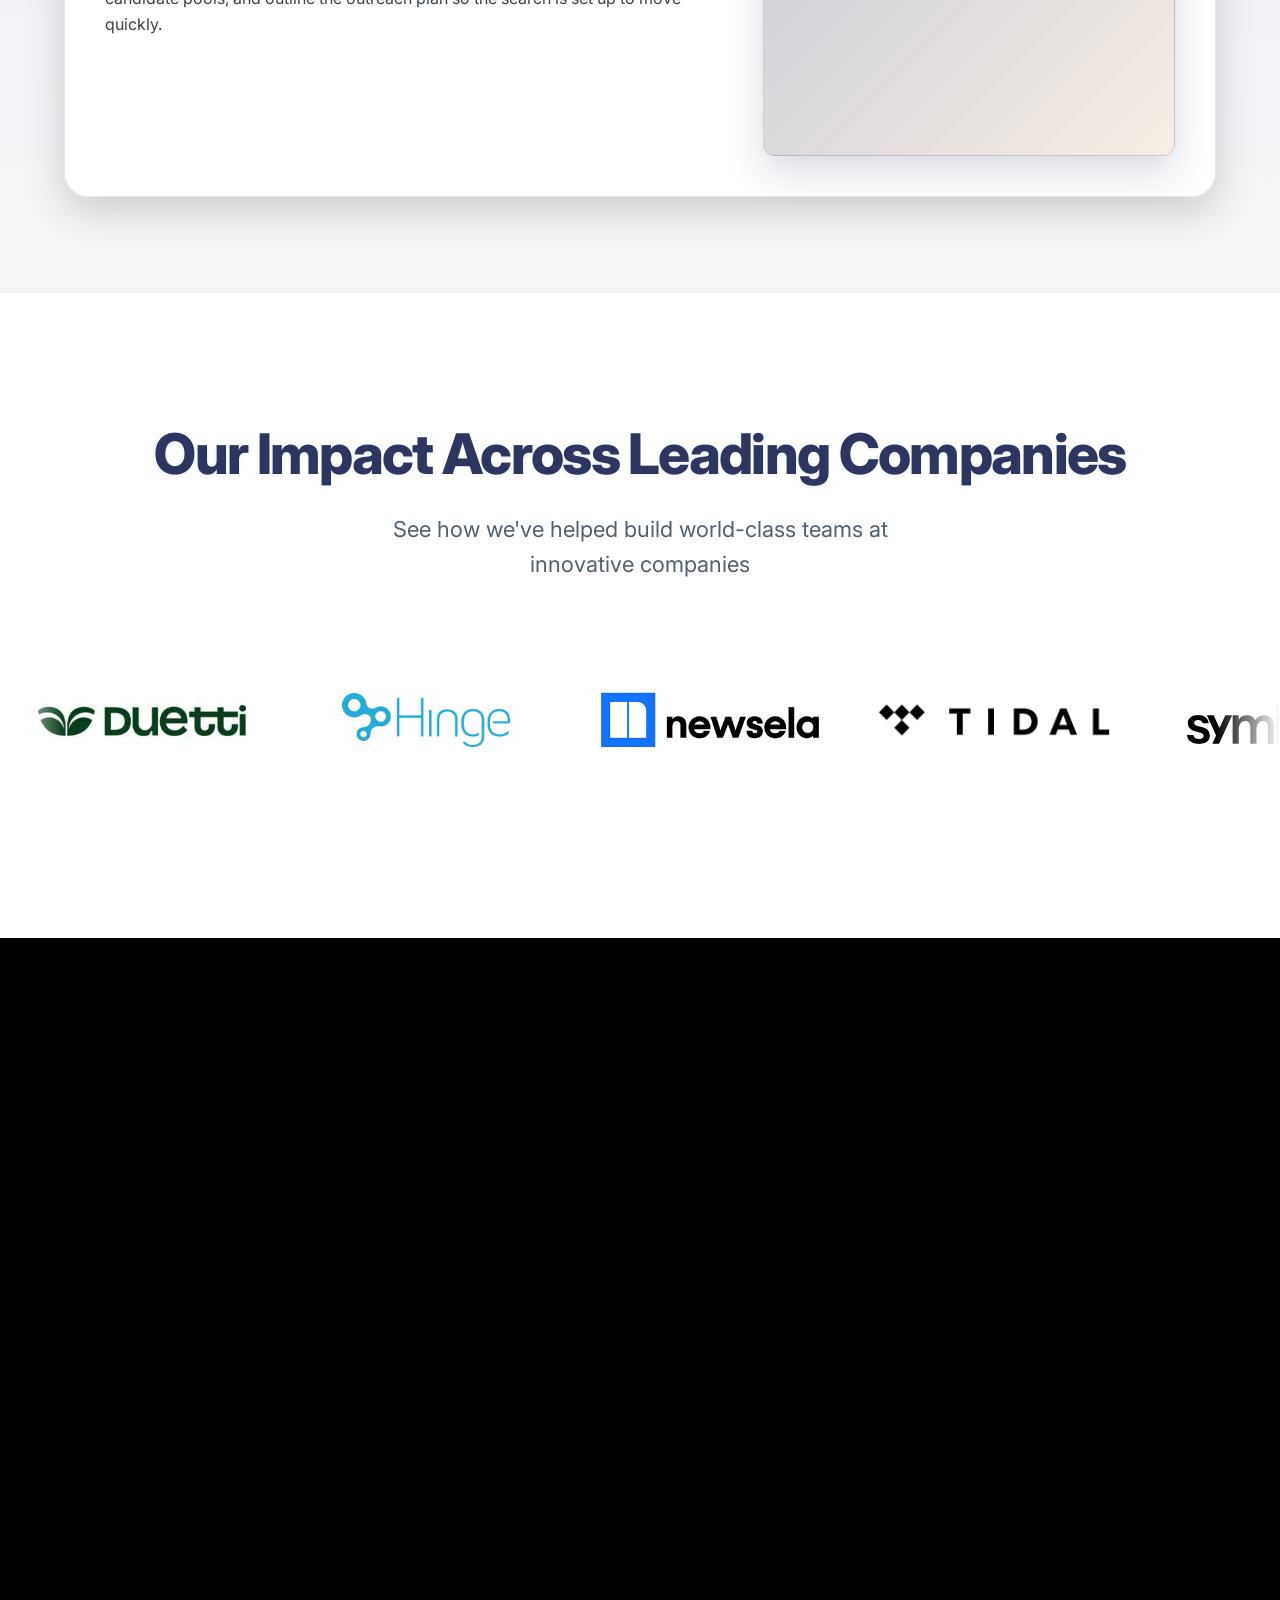
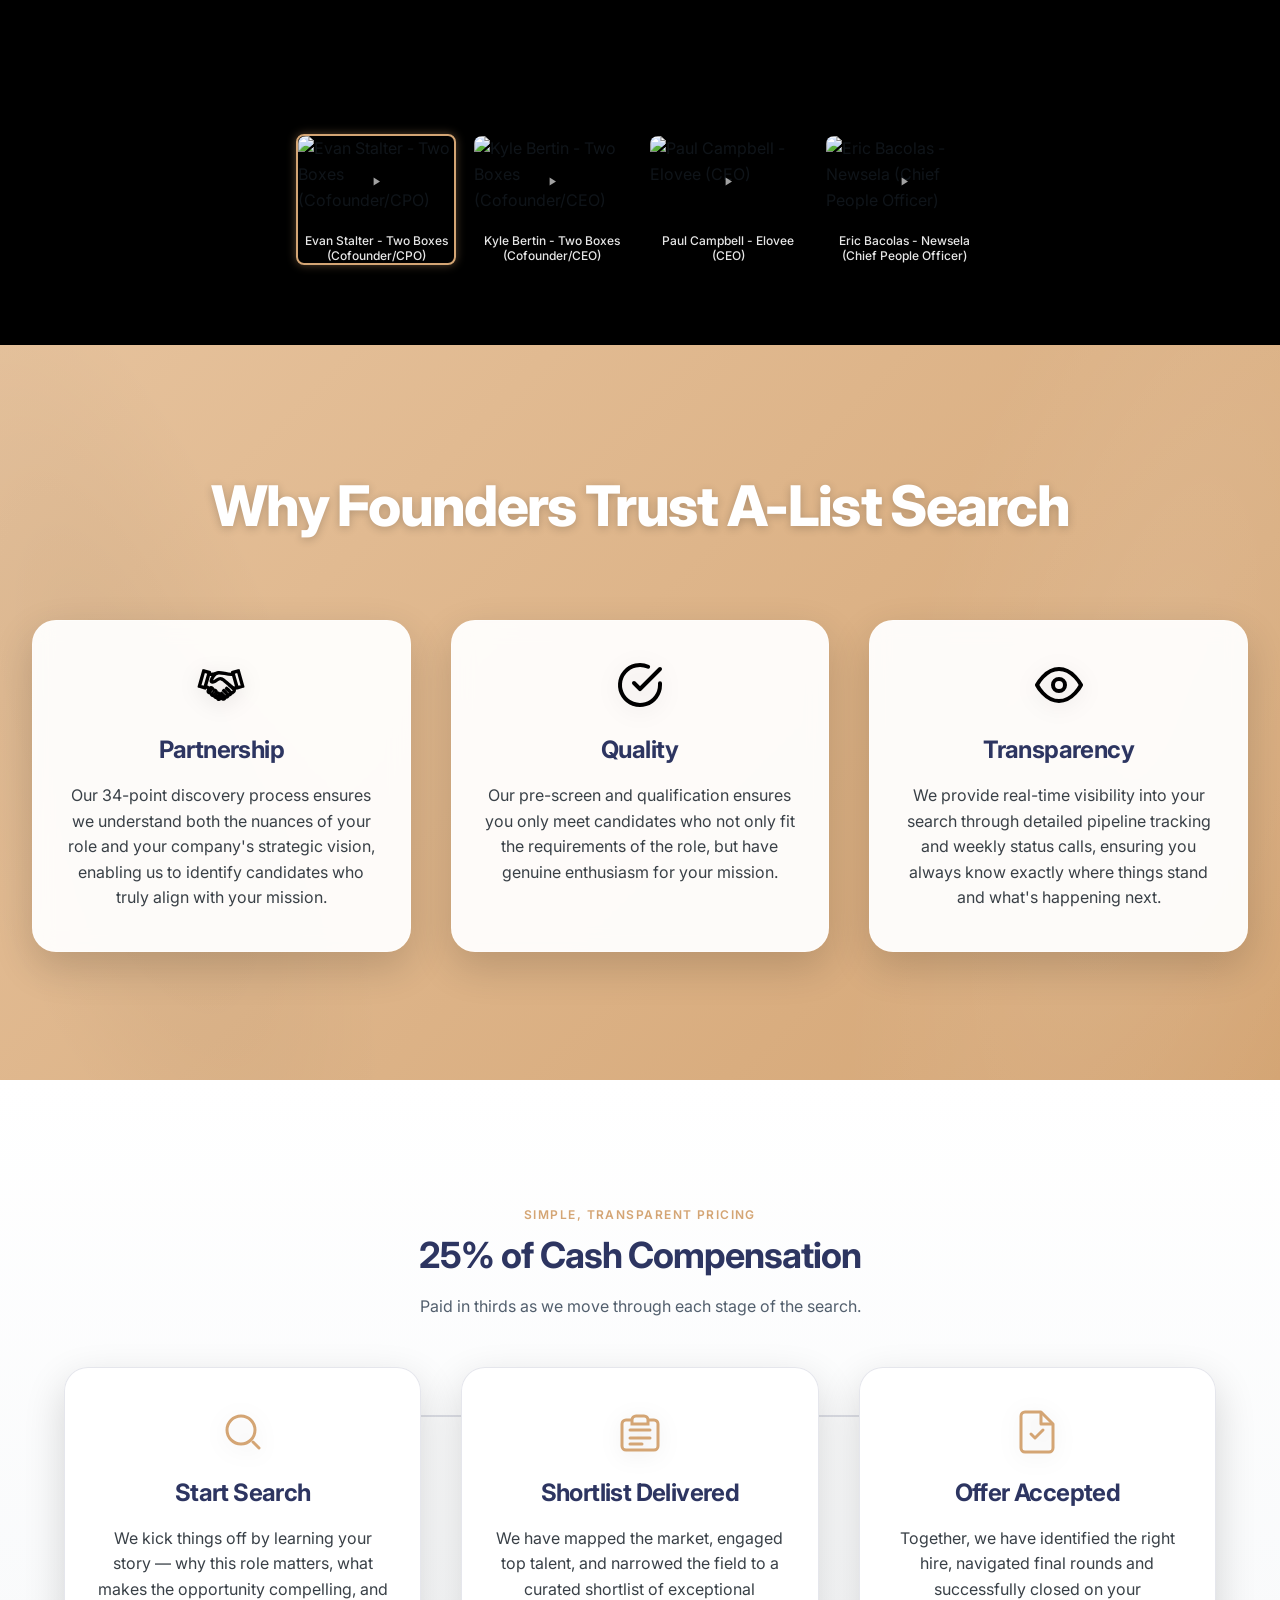
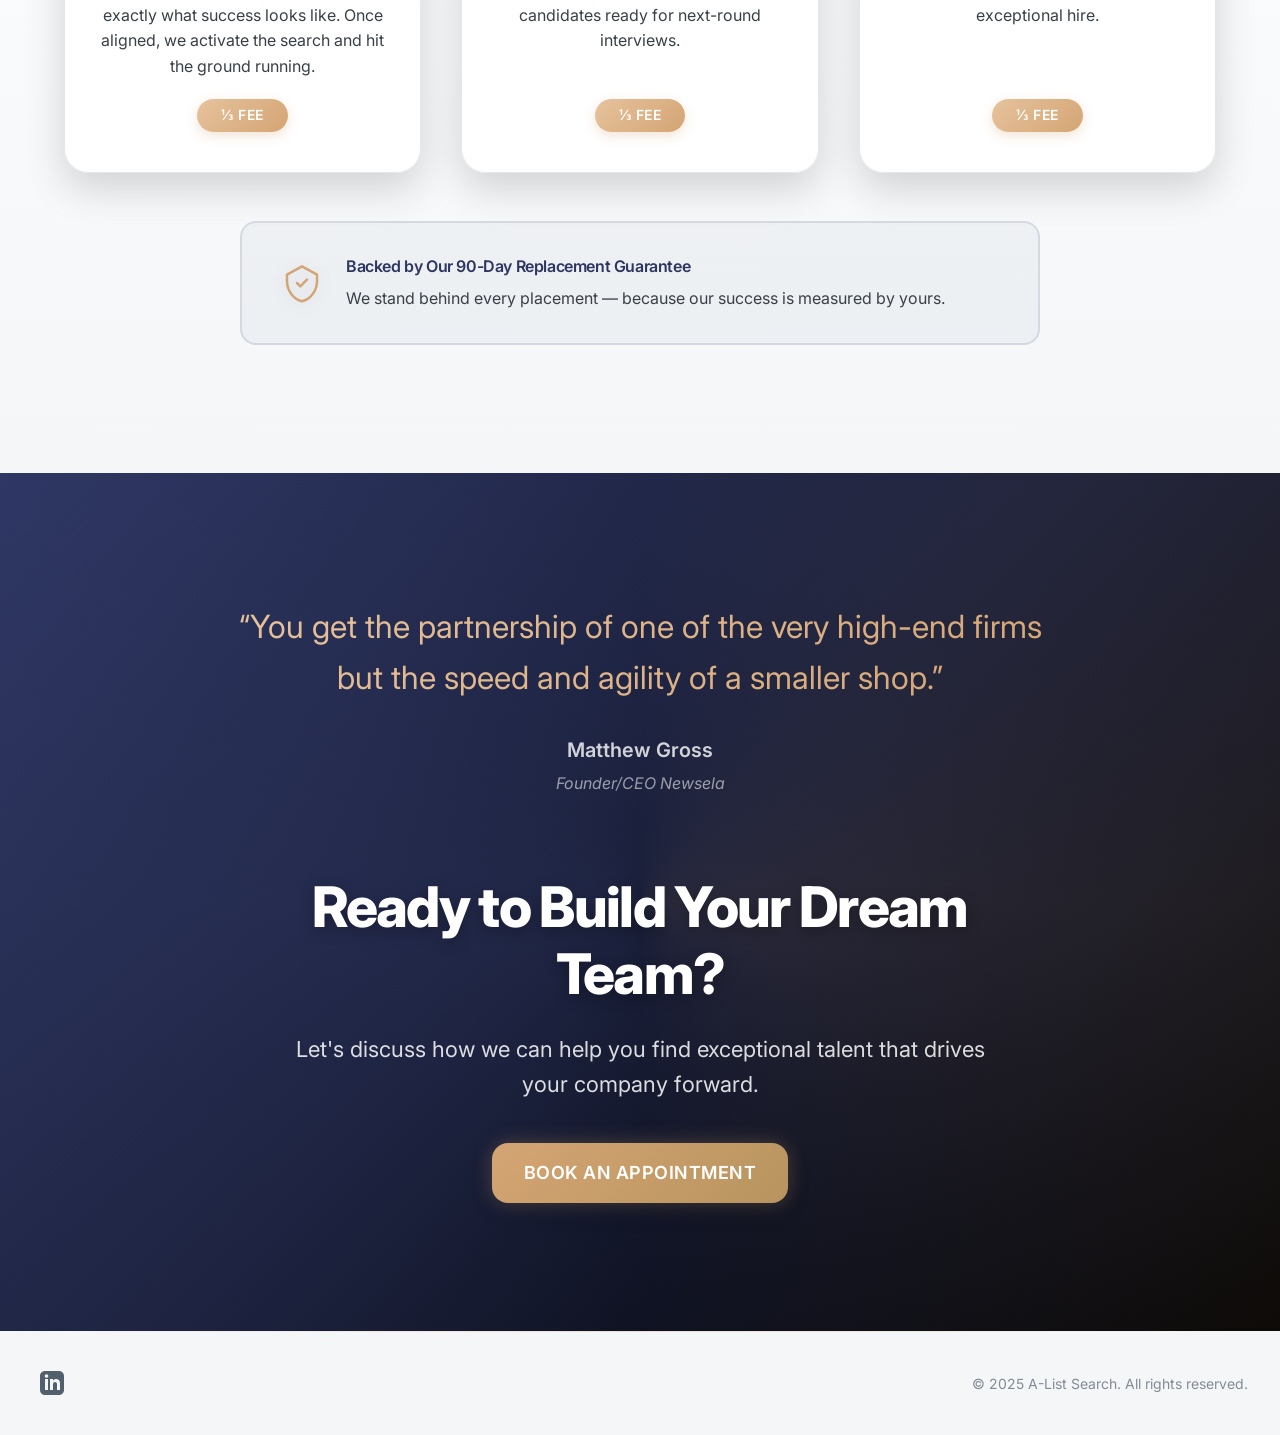
==== commit b68b35c5: "Updates icon to avoid emojis" ====
--- a/pricing/index.html
+++ b/pricing/index.html
@@ -303,26 +303,26 @@
       subheading: 'Paid in thirds as we move through each stage of the search.',
       steps: [
         {
-          icon: '🔍',
+          icon: `<svg viewBox="0 0 24 24" fill="none" xmlns="http://www.w3.org/2000/svg"><circle cx="11" cy="11" r="7" stroke="currentColor" stroke-width="1.5"/><path d="M20 20L17 17" stroke="currentColor" stroke-width="1.5" stroke-linecap="round"/></svg>`,
           title: 'Start Search',
           description: 'We kick things off by learning your story — why this role matters, what makes the opportunity compelling, and exactly what success looks like. Once aligned, we activate the search and hit the ground running.',
           fee: '⅓ Fee'
         },
         {
-          icon: '📋',
+          icon: `<svg viewBox="0 0 24 24" fill="none" xmlns="http://www.w3.org/2000/svg"><path d="M8 6H5C3.89543 6 3 6.89543 3 8V19C3 20.1046 3.89543 21 5 21H19C20.1046 21 21 20.1046 21 19V8C21 6.89543 20.1046 6 19 6H16" stroke="currentColor" stroke-width="1.5"/><path d="M8 6C8 4.89543 8.89543 4 10 4H14C15.1046 4 16 4.89543 16 6V8H8V6Z" stroke="currentColor" stroke-width="1.5"/><line x1="7" y1="11" x2="17" y2="11" stroke="currentColor" stroke-width="1.5" stroke-linecap="round"/><line x1="7" y1="15" x2="17" y2="15" stroke="currentColor" stroke-width="1.5" stroke-linecap="round"/><line x1="7" y1="18" x2="13" y2="18" stroke="currentColor" stroke-width="1.5" stroke-linecap="round"/></svg>`,
           title: 'Shortlist Delivered',
           description: 'We have mapped the market, engaged top talent, and narrowed the field to a curated shortlist of exceptional candidates ready for next-round interviews.',
           fee: '⅓ Fee'
         },
         {
-          icon: '🤝',
+          icon: `<svg viewBox="0 0 24 24" fill="none" xmlns="http://www.w3.org/2000/svg"><path d="M14 2H6C4.89543 2 4 2.89543 4 4V20C4 21.1046 4.89543 22 6 22H18C19.1046 22 20 21.1046 20 20V8L14 2Z" stroke="currentColor" stroke-width="1.5" stroke-linejoin="round"/><path d="M14 2V8H20" stroke="currentColor" stroke-width="1.5" stroke-linejoin="round"/><path d="M9 13L11 15L15 11" stroke="currentColor" stroke-width="1.5" stroke-linecap="round" stroke-linejoin="round"/></svg>`,
           title: 'Offer Accepted',
           description: 'Together, we have identified the right hire, navigated final rounds and successfully closed on your exceptional hire.',
           fee: '⅓ Fee'
         }
       ],
       guarantee: {
-        icon: '✅',
+        icon: `<svg viewBox="0 0 24 24" fill="none" xmlns="http://www.w3.org/2000/svg"><path d="M12 2L3 7V11C3 16.55 6.84 21.74 12 23C17.16 21.74 21 16.55 21 11V7L12 2Z" stroke="currentColor" stroke-width="1.5" stroke-linejoin="round"/><path d="M9 12L11 14L15 10" stroke="currentColor" stroke-width="1.5" stroke-linecap="round" stroke-linejoin="round"/></svg>`,
         title: 'Backed by Our 90-Day Replacement Guarantee',
         description: 'We stand behind every placement — because our success is measured by yours.'
       }
--- a/assets/css/base.css
+++ b/assets/css/base.css
@@ -49,6 +49,57 @@
   --radius-lg: 16px;
   --radius-xl: 24px;
   --radius-full: 50%;
+
+  /* Spacing system for consistent layouts */
+  --spacing-section: 8rem;        /* 128px - consistent section padding */
+  --spacing-section-md: 6rem;     /* 96px - medium screens */
+  --spacing-section-sm: 4rem;     /* 64px - small screens */
+  --spacing-section-xs: 3rem;     /* 48px - extra small screens */
+
+  --spacing-card-padding: 2.5rem; /* 40px - card padding */
+  --spacing-card-padding-md: 2rem;/* 32px - card padding medium */
+  --spacing-card-padding-sm: 1.5rem; /* 24px - card padding small */
+
+  --spacing-grid-gap: 2.5rem;     /* 40px - grid gap */
+  --spacing-grid-gap-md: 2rem;    /* 32px - grid gap medium */
+  --spacing-grid-gap-sm: 1.5rem;  /* 24px - grid gap small */
+
+  /* Typography scale for consistent text sizing */
+  /* Section headings */
+  --font-size-section-title: clamp(2.25rem, 5vw, 3.5rem);  /* 36px - 56px - Hero sections */
+  --font-size-section-heading: clamp(1.75rem, 4vw, 2.25rem);  /* 28px - 36px - Mid-level sections */
+  --font-size-section-subtitle: clamp(1.125rem, 2.5vw, 1.375rem); /* 18px - 22px */
+
+  /* Card/component headings */
+  --font-size-card-title: clamp(1.25rem, 2.5vw, 1.5rem);  /* 20px - 24px */
+  --font-size-card-subtitle: 1rem;  /* 16px */
+
+  /* Body text */
+  --font-size-body: 1rem;          /* 16px */
+  --font-size-body-sm: 0.9375rem;  /* 15px */
+  --font-size-body-xs: 0.875rem;   /* 14px */
+
+  /* Labels/eyebrows */
+  --font-size-label: 0.75rem;      /* 12px */
+
+  /* Font weights */
+  --font-weight-normal: 400;
+  --font-weight-medium: 500;
+  --font-weight-semibold: 600;
+  --font-weight-bold: 700;
+  --font-weight-extrabold: 800;
+
+  /* Line heights */
+  --line-height-tight: 1.2;
+  --line-height-snug: 1.3;
+  --line-height-normal: 1.4;
+  --line-height-relaxed: 1.6;
+
+  /* Letter spacing */
+  --letter-spacing-tight: -0.025em;
+  --letter-spacing-normal: 0;
+  --letter-spacing-wide: 0.04em;
+  --letter-spacing-wider: 0.12em;
 }
 
 /* Enhanced body with smooth scrolling */
--- a/assets/css/layout.css
+++ b/assets/css/layout.css
@@ -15,7 +15,7 @@
 
 .grid {
   display: grid;
-  gap: 2.5rem;
+  gap: var(--spacing-grid-gap-sm);
   grid-template-columns: 1fr;
   width: 100%;
 }
@@ -23,7 +23,7 @@
 @media (min-width: 768px) {
   .grid {
     grid-template-columns: repeat(3, 1fr);
-    gap: 2.5rem;
+    gap: var(--spacing-grid-gap);
   }
 }
 
--- a/assets/css/components.css
+++ b/assets/css/components.css
@@ -149,31 +149,26 @@
 
 .how-we-work__eyebrow {
   text-transform: uppercase;
-  letter-spacing: 0.12em;
-  font-size: 12px;
-  line-height: 14px;
-  font-weight: 600;
+  letter-spacing: var(--letter-spacing-wider);
+  font-size: var(--font-size-label);
+  line-height: var(--line-height-tight);
+  font-weight: var(--font-weight-semibold);
   color: var(--color-secondary);
   margin-bottom: 12px;
 }
 
 .how-we-work__heading {
-  font-size: 36px;
-  line-height: 1.2;
-  font-weight: 700;
+  font-size: var(--font-size-section-heading);
+  line-height: var(--line-height-tight);
+  font-weight: var(--font-weight-bold);
   margin-bottom: 16px;
   color: var(--color-primary);
 }
 
-@media screen and (max-width: 767px) {
-  .how-we-work__heading {
-    font-size: 28px;
-  }
-}
-
 .how-we-work__subheading {
-  font-size: 16px;
-  line-height: 1.6;
+  font-size: var(--font-size-body);
+  line-height: var(--line-height-relaxed);
+  font-weight: var(--font-weight-normal);
   margin: 0;
   color: var(--color-gray-600);
 }
@@ -361,16 +356,17 @@
 }
 
 .how-we-work__headline {
-  font-size: 24px;
-  line-height: 1.4;
-  font-weight: 700;
+  font-size: var(--font-size-card-title);
+  line-height: var(--line-height-normal);
+  font-weight: var(--font-weight-bold);
   margin: 0;
   color: var(--color-primary);
 }
 
 .how-we-work__body {
-  font-size: 16px;
-  line-height: 1.6;
+  font-size: var(--font-size-body);
+  line-height: var(--line-height-relaxed);
+  font-weight: var(--font-weight-normal);
   margin: 0;
   color: var(--color-gray-700);
 }
@@ -817,10 +813,22 @@
 
 
 .trust-features {
-  padding: 8rem 0;
+  padding: var(--spacing-section) 0;
   background: var(--gradient-secondary);
   position: relative;
   overflow: hidden;
+}
+
+@media (max-width: 1199px) {
+  .trust-features {
+    padding: var(--spacing-section-md) 0;
+  }
+}
+
+@media (max-width: 767px) {
+  .trust-features {
+    padding: var(--spacing-section-sm) 0;
+  }
 }
 
 /* Decorative background elements */
@@ -850,10 +858,11 @@
 
 .trust-features__title {
   text-align: center;
-  font-size: clamp(2.25rem, 5vw, 3.5rem);
+  font-size: var(--font-size-section-title);
   color: var(--color-primary-text);
   margin-bottom: 5rem;
-  font-weight: 800;
+  font-weight: var(--font-weight-extrabold);
+  line-height: var(--line-height-tight);
   text-shadow: 0 2px 10px rgba(0, 0, 0, 0.2);
   position: relative;
   z-index: 2;
@@ -864,12 +873,18 @@
   backdrop-filter: blur(10px);
   border-radius: var(--radius-xl);
   border: 1px solid rgba(255, 255, 255, 0.3);
-  padding: 2.5rem 2rem;
+  padding: var(--spacing-card-padding) var(--spacing-card-padding-md);
   box-shadow: var(--shadow-lg);
   transition: all var(--duration-normal) var(--ease-out);
   position: relative;
   overflow: hidden;
   z-index: 2;
+}
+
+@media (max-width: 767px) {
+  .card {
+    padding: var(--spacing-card-padding-md) var(--spacing-card-padding-sm);
+  }
 }
 
 /* Card hover animation */
@@ -921,8 +936,9 @@
 .card h3 {
   margin-bottom: 1rem;
   color: var(--color-primary);
-  font-size: clamp(1.25rem, 2.5vw, 1.5rem);
-  font-weight: 700;
+  font-size: var(--font-size-card-title);
+  font-weight: var(--font-weight-bold);
+  line-height: var(--line-height-normal);
   text-align: center;
   position: relative;
 }
@@ -948,8 +964,9 @@
 .card p {
   color: var(--color-gray-700);
   text-align: center;
-  line-height: 1.6;
-  font-size: clamp(0.9rem, 1.5vw, 1rem);
+  line-height: var(--line-height-relaxed);
+  font-size: var(--font-size-body);
+  font-weight: var(--font-weight-normal);
 }
 
 .trust-features .card {
@@ -970,18 +987,31 @@
 
 /* Enhanced Company-based Credibility Section */
 .credibility {
-  padding: 8rem 0;
+  padding: var(--spacing-section) 0;
   background: white;
   position: relative;
   width: 100%;
+}
+
+@media (max-width: 1199px) {
+  .credibility {
+    padding: var(--spacing-section-md) 0;
+  }
+}
+
+@media (max-width: 767px) {
+  .credibility {
+    padding: var(--spacing-section-sm) 0;
+  }
 }
 
 .credibility__title {
   text-align: center;
-  font-size: clamp(2.25rem, 5vw, 3.5rem);
+  font-size: var(--font-size-section-title);
   color: var(--color-primary);
   margin-bottom: 1.5rem;
-  font-weight: 800;
+  font-weight: var(--font-weight-extrabold);
+  line-height: var(--line-height-tight);
   position: relative;
   z-index: 2;
 
@@ -992,11 +1022,11 @@
 .credibility__subtitle {
   text-align: center;
   color: var(--color-gray-600);
-  font-size: clamp(1.125rem, 2.5vw, 1.375rem);
-  font-weight: 400;
+  font-size: var(--font-size-section-subtitle);
+  font-weight: var(--font-weight-normal);
   max-width: 36rem;
   margin: 0 auto 3rem;
-  line-height: 1.6;
+  line-height: var(--line-height-relaxed);
   position: relative;
   z-index: 2;
 }
@@ -1144,12 +1174,24 @@
 
 /* Enhanced Testimonial and CTA Section */
 .testimonial-cta {
-  padding: 8rem 0;
+  padding: var(--spacing-section) 0;
   background: var(--gradient-hero);
   color: var(--color-primary-text);
   text-align: center;
   position: relative;
   overflow: hidden;
+}
+
+@media (max-width: 1199px) {
+  .testimonial-cta {
+    padding: var(--spacing-section-md) 0;
+  }
+}
+
+@media (max-width: 767px) {
+  .testimonial-cta {
+    padding: var(--spacing-section-sm) 0;
+  }
 }
 
 /* Animated background elements */
@@ -1189,8 +1231,8 @@
 
 .testimonial__quote blockquote {
   font-size: clamp(1.25rem, 3vw, 2rem);
-  line-height: 1.6;
-  font-weight: 400;
+  line-height: var(--line-height-relaxed);
+  font-weight: var(--font-weight-normal);
   margin: 0;
   padding: 0;
   background: var(--gradient-secondary);
@@ -1225,13 +1267,6 @@
   line-height: 1;
 }
 
-@media (min-width: 768px) {
-  .testimonial__quote blockquote {
-    font-size: 2rem;
-    line-height: 1.5;
-  }
-}
-
 .testimonial__author {
   display: flex;
   align-items: center;
@@ -1247,14 +1282,17 @@
 }
 
 .testimonial__author-name {
-  font-weight: 600;
+  font-weight: var(--font-weight-semibold);
   font-size: clamp(1.125rem, 2vw, 1.25rem);
+  line-height: var(--line-height-normal);
   color: var(--color-primary-text);
 }
 
 .testimonial__author-title {
   font-size: clamp(0.875rem, 1.5vw, 1rem);
   margin-top: 0.5rem;
+  line-height: var(--line-height-normal);
+  font-weight: var(--font-weight-normal);
   color: rgba(255, 255, 255, 0.7);
   font-style: italic;
 }
@@ -1268,18 +1306,19 @@
 }
 
 .final-cta h2 {
-  font-size: clamp(2.25rem, 5vw, 3.5rem);
+  font-size: var(--font-size-section-title);
   margin-bottom: 1.5rem;
-  font-weight: 800;
+  font-weight: var(--font-weight-extrabold);
+  line-height: var(--line-height-tight);
   text-shadow: 0 4px 15px rgba(0, 0, 0, 0.3);
 }
 
 .final-cta p {
-  font-size: clamp(1.125rem, 2.5vw, 1.375rem);
-  line-height: 1.6;
+  font-size: var(--font-size-section-subtitle);
+  line-height: var(--line-height-relaxed);
   color: rgba(255, 255, 255, 0.85);
   margin-bottom: 2.5rem;
-  font-weight: 400;
+  font-weight: var(--font-weight-normal);
 }
 
 .final-cta__buttons {
@@ -1614,19 +1653,19 @@
 /* Pricing Section */
 .pricing {
   background: linear-gradient(180deg, rgba(255, 255, 255, 1) 0%, rgba(244, 246, 248, 0.96) 100%);
-  padding: 96px 0;
+  padding: var(--spacing-section) 0;
   position: relative;
 }
 
 @media screen and (max-width: 1199px) {
   .pricing {
-    padding: 64px 0;
+    padding: var(--spacing-section-md) 0;
   }
 }
 
 @media screen and (max-width: 767px) {
   .pricing {
-    padding: 48px 0;
+    padding: var(--spacing-section-sm) 0;
   }
 }
 
@@ -1645,31 +1684,26 @@
 
 .pricing__eyebrow {
   text-transform: uppercase;
-  letter-spacing: 0.12em;
-  font-size: 12px;
-  line-height: 14px;
-  font-weight: 600;
+  letter-spacing: var(--letter-spacing-wider);
+  font-size: var(--font-size-label);
+  line-height: var(--line-height-tight);
+  font-weight: var(--font-weight-semibold);
   color: var(--color-secondary);
   margin-bottom: 12px;
 }
 
 .pricing__heading {
-  font-size: 36px;
-  line-height: 1.2;
-  font-weight: 700;
+  font-size: var(--font-size-section-heading);
+  line-height: var(--line-height-tight);
+  font-weight: var(--font-weight-bold);
   margin-bottom: 16px;
   color: var(--color-primary);
 }
 
-@media screen and (max-width: 767px) {
-  .pricing__heading {
-    font-size: 28px;
-  }
-}
-
 .pricing__subheading {
-  font-size: 16px;
-  line-height: 1.6;
+  font-size: var(--font-size-body);
+  line-height: var(--line-height-relaxed);
+  font-weight: var(--font-weight-normal);
   margin: 0;
   color: var(--color-gray-600);
 }
@@ -1678,7 +1712,7 @@
   display: grid;
   margin-bottom: 48px;
   position: relative;
-  gap: 32px;
+  gap: var(--spacing-grid-gap-sm);
 }
 
 @media screen and (min-width: 768px) {
@@ -1686,7 +1720,7 @@
     display: flex;
     flex-direction: row;
     justify-content: space-between;
-    gap: 24px;
+    gap: var(--spacing-grid-gap);
   }
 }
 
@@ -1712,8 +1746,8 @@
 
 .pricing__step {
   background: rgba(255, 255, 255, 0.98);
-  border-radius: 24px;
-  padding: 40px 32px;
+  border-radius: var(--radius-xl);
+  padding: var(--spacing-card-padding) var(--spacing-card-padding-md);
   box-shadow: var(--shadow-lg);
   border: 1px solid rgba(45, 53, 97, 0.12);
   display: flex;
@@ -1735,39 +1769,52 @@
 
 @media screen and (max-width: 991px) {
   .pricing__step {
-    padding: 32px 24px;
+    padding: var(--spacing-card-padding-md) var(--spacing-card-padding-sm);
   }
 }
 
 @media screen and (max-width: 767px) {
   .pricing__step {
-    padding: 32px 24px;
+    padding: var(--spacing-card-padding-md) var(--spacing-card-padding-sm);
   }
 }
 
 .pricing__step-icon {
-  font-size: 48px;
-  margin-bottom: 20px;
+  display: flex;
+  align-items: center;
+  justify-content: center;
+  width: 48px;
+  height: 48px;
+  margin: 0 auto 20px;
+  color: var(--color-secondary);
   filter: drop-shadow(0 4px 10px rgba(0, 0, 0, 0.1));
   transition: all var(--duration-normal) var(--ease-out);
+}
+
+.pricing__step-icon svg {
+  width: 100%;
+  height: 100%;
+  stroke: currentColor;
 }
 
 .pricing__step:hover .pricing__step-icon {
   transform: scale(1.1);
   filter: drop-shadow(0 6px 15px rgba(0, 0, 0, 0.15));
+  color: var(--color-secondary-dark);
 }
 
 .pricing__step-title {
-  font-size: 20px;
-  line-height: 1.3;
-  font-weight: 600;
+  font-size: var(--font-size-card-title);
+  line-height: var(--line-height-normal);
+  font-weight: var(--font-weight-bold);
   margin-bottom: 16px;
   color: var(--color-primary);
 }
 
 .pricing__step-description {
-  font-size: 15px;
-  line-height: 1.6;
+  font-size: var(--font-size-body);
+  line-height: var(--line-height-relaxed);
+  font-weight: var(--font-weight-normal);
   margin-bottom: 20px;
   color: var(--color-gray-700);
   flex: 1;
@@ -1779,9 +1826,10 @@
   background: var(--gradient-secondary);
   color: var(--color-primary-text);
   border-radius: 999px;
-  font-size: 14px;
-  font-weight: 600;
-  letter-spacing: 0.5px;
+  font-size: var(--font-size-body-xs);
+  font-weight: var(--font-weight-semibold);
+  letter-spacing: var(--letter-spacing-wide);
+  line-height: var(--line-height-tight);
   text-transform: uppercase;
   box-shadow: 0 4px 12px rgba(212, 165, 116, 0.3);
   transition: all var(--duration-normal) var(--ease-out);
@@ -1821,9 +1869,20 @@
 }
 
 .pricing__guarantee-icon {
-  font-size: 40px;
+  display: flex;
+  align-items: center;
+  justify-content: center;
+  width: 40px;
+  height: 40px;
   flex-shrink: 0;
+  color: var(--color-secondary);
   filter: drop-shadow(0 2px 8px rgba(0, 0, 0, 0.1));
+}
+
+.pricing__guarantee-icon svg {
+  width: 100%;
+  height: 100%;
+  stroke: currentColor;
 }
 
 .pricing__guarantee-content {
@@ -1831,16 +1890,17 @@
 }
 
 .pricing__guarantee-title {
-  font-size: 18px;
-  line-height: 1.4;
-  font-weight: 600;
+  font-size: var(--font-size-card-subtitle);
+  line-height: var(--line-height-normal);
+  font-weight: var(--font-weight-semibold);
   margin-bottom: 8px;
   color: var(--color-primary);
 }
 
 .pricing__guarantee-description {
-  font-size: 15px;
-  line-height: 1.6;
+  font-size: var(--font-size-body);
+  line-height: var(--line-height-relaxed);
+  font-weight: var(--font-weight-normal);
   margin: 0;
   color: var(--color-gray-700);
 }
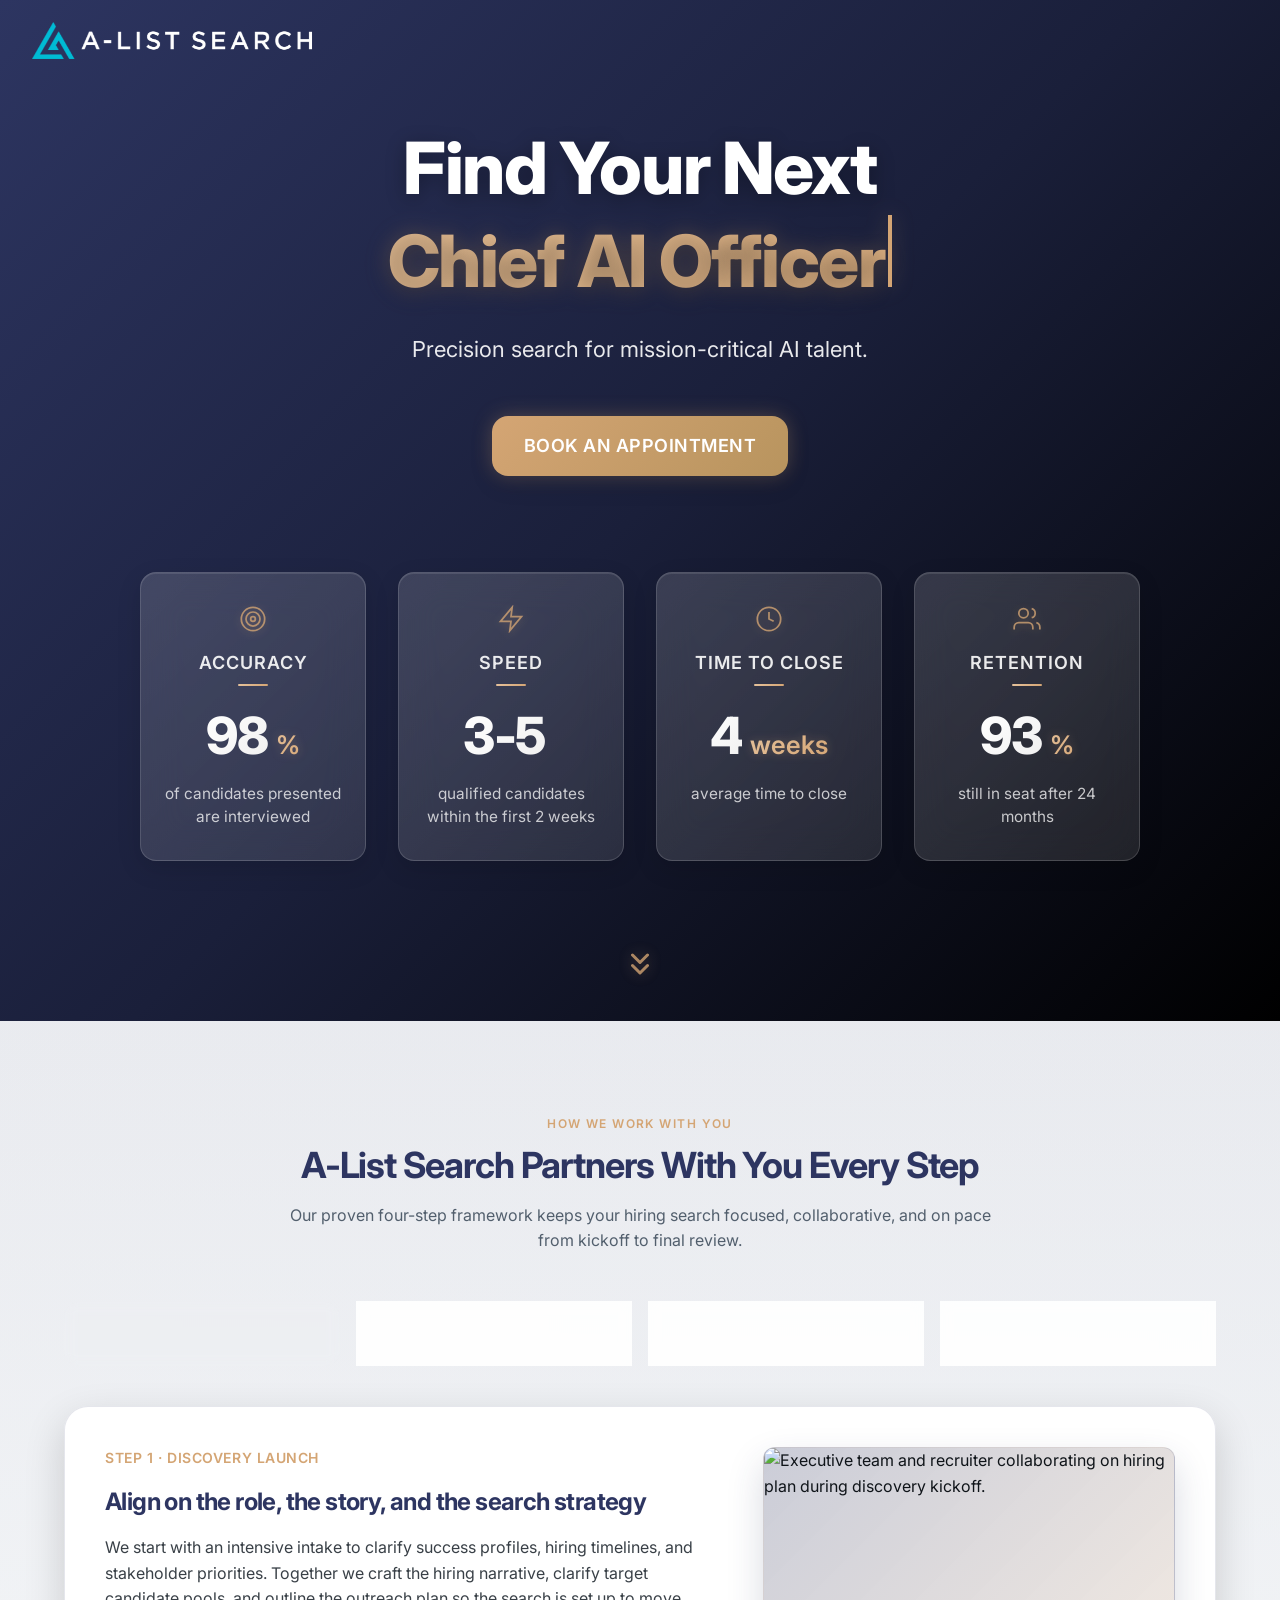
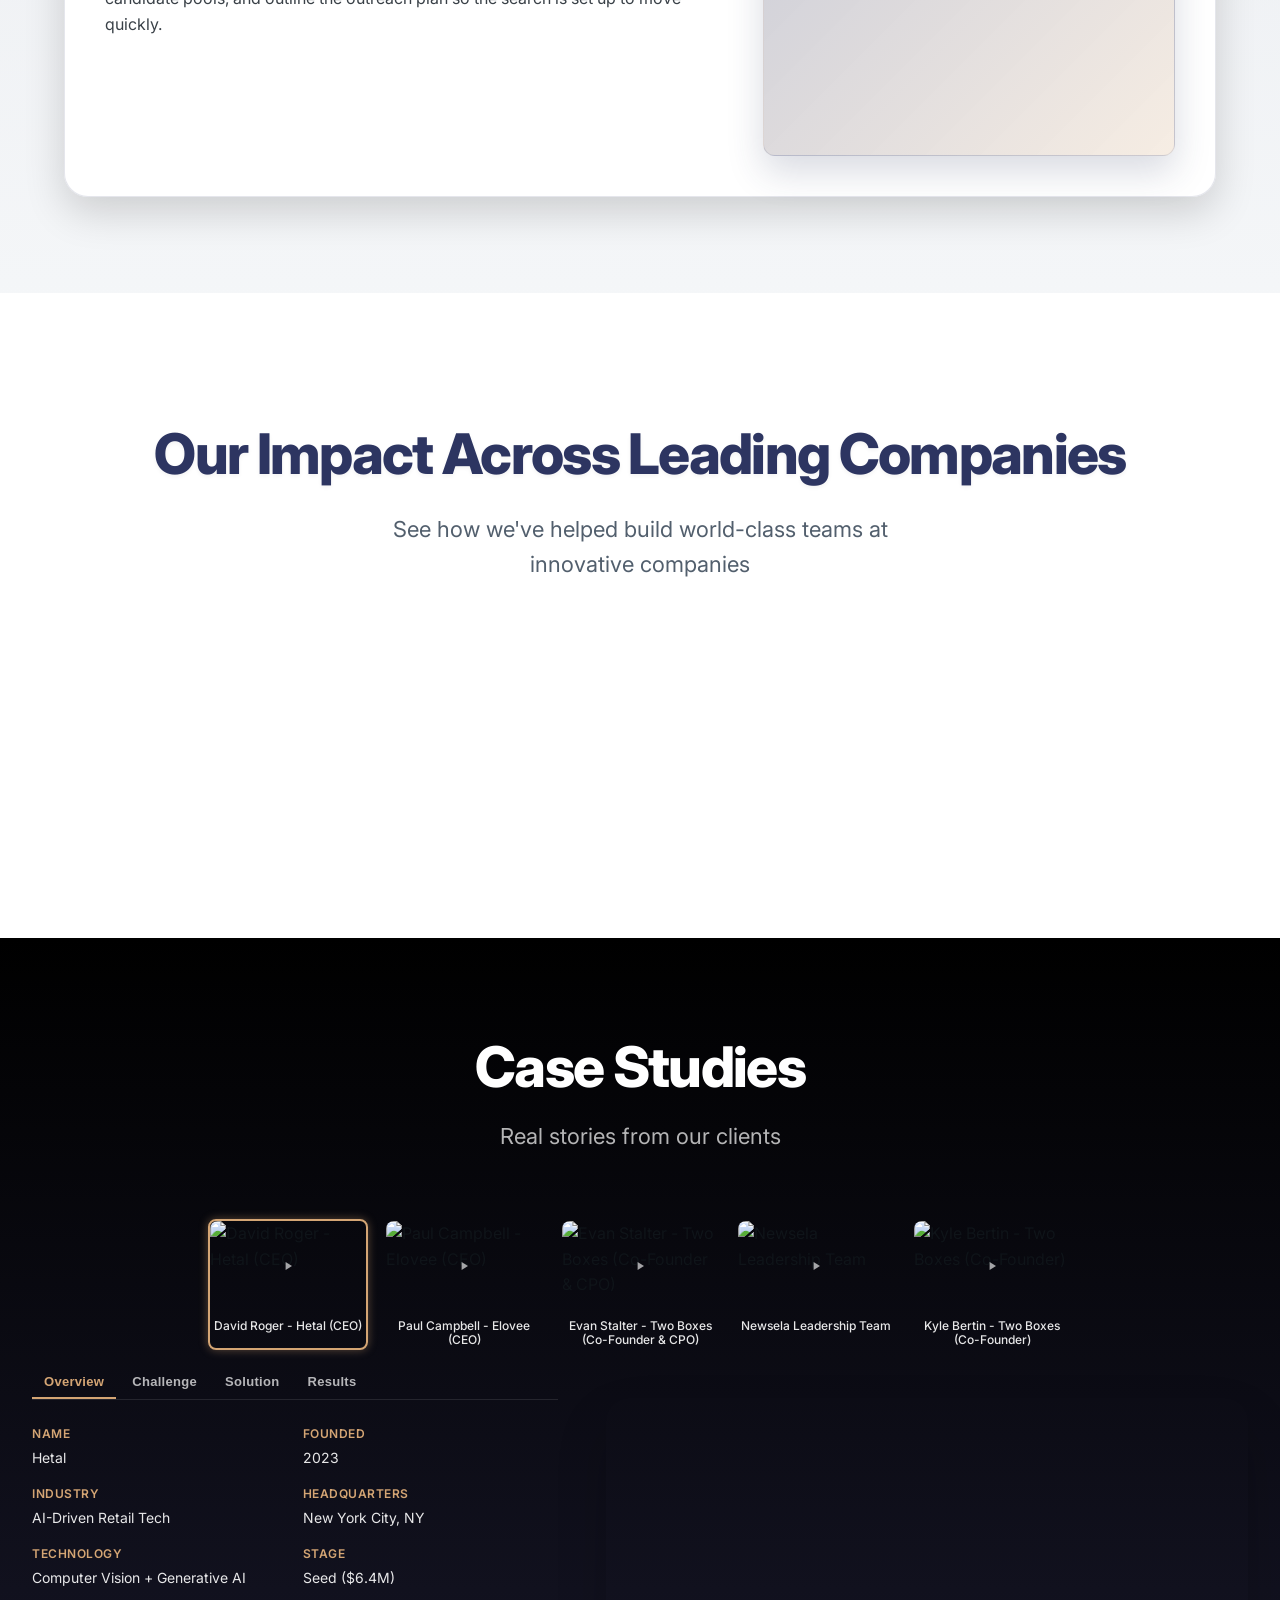
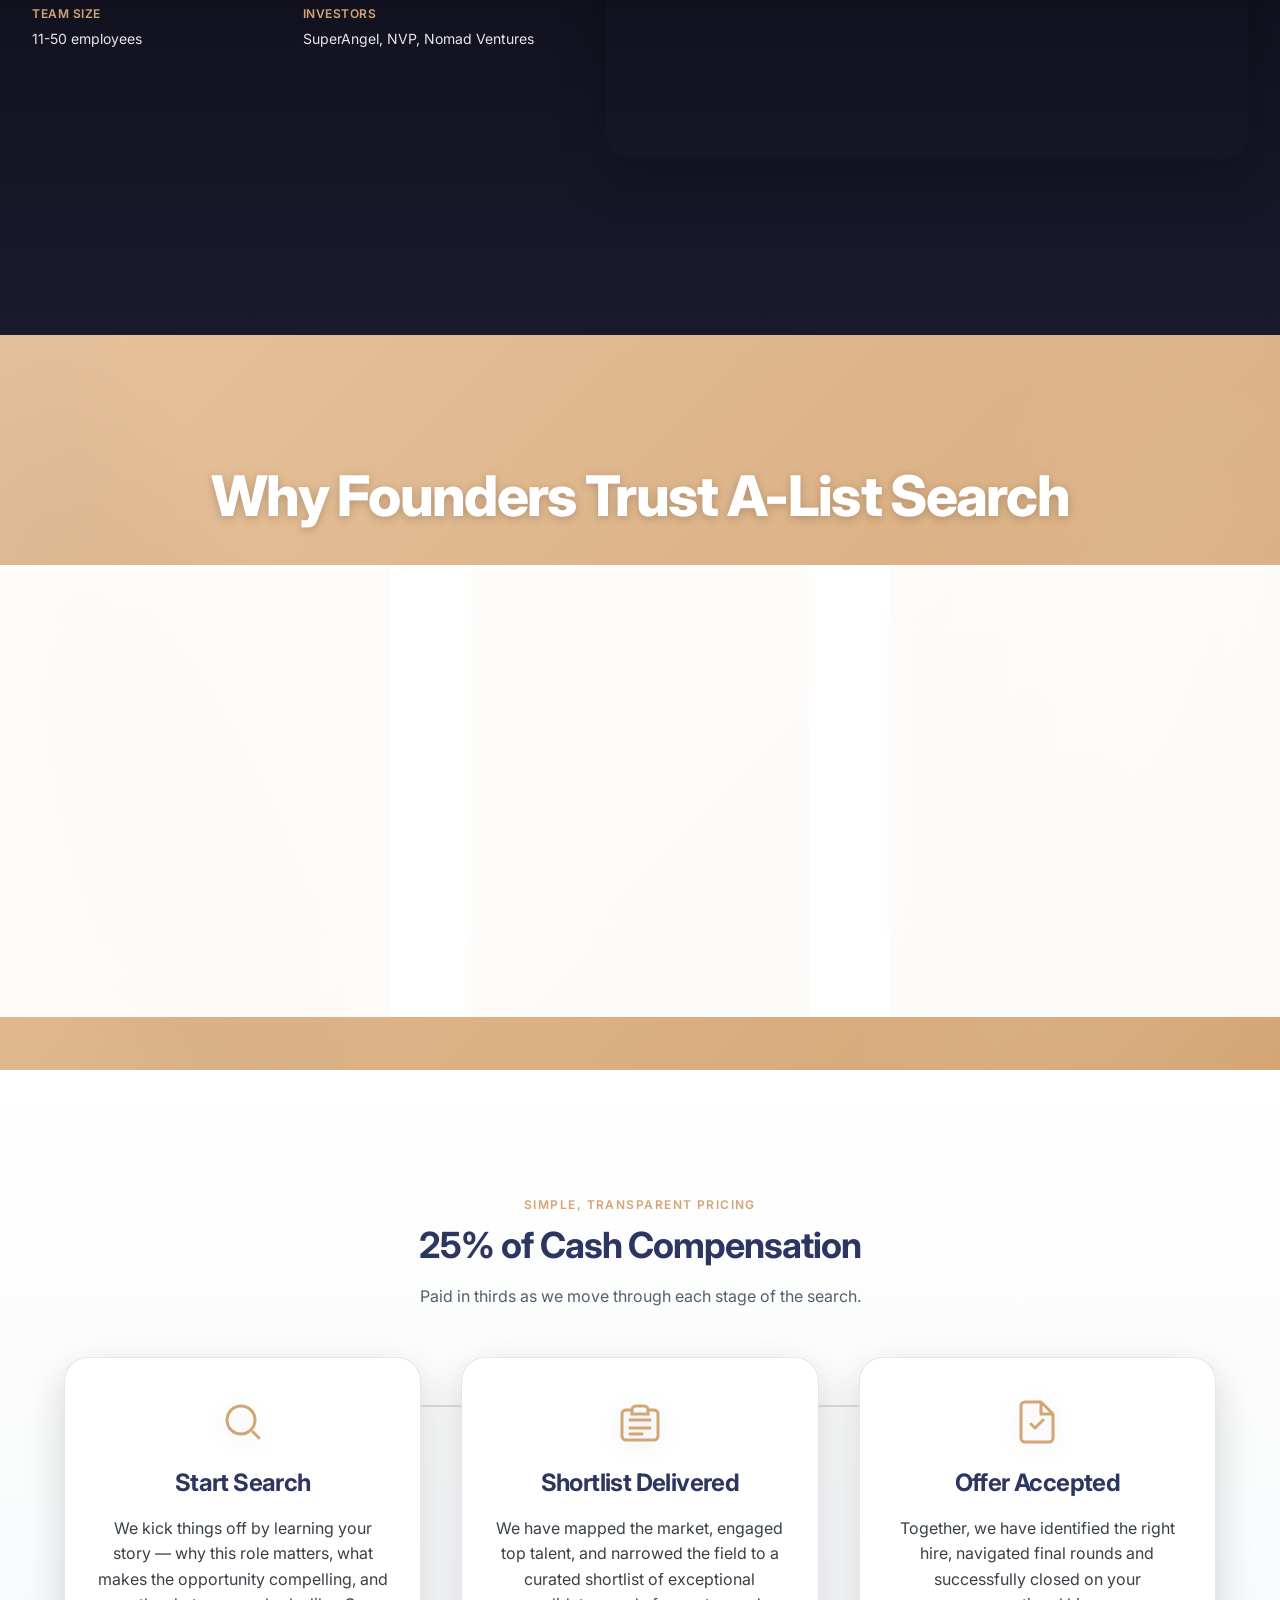
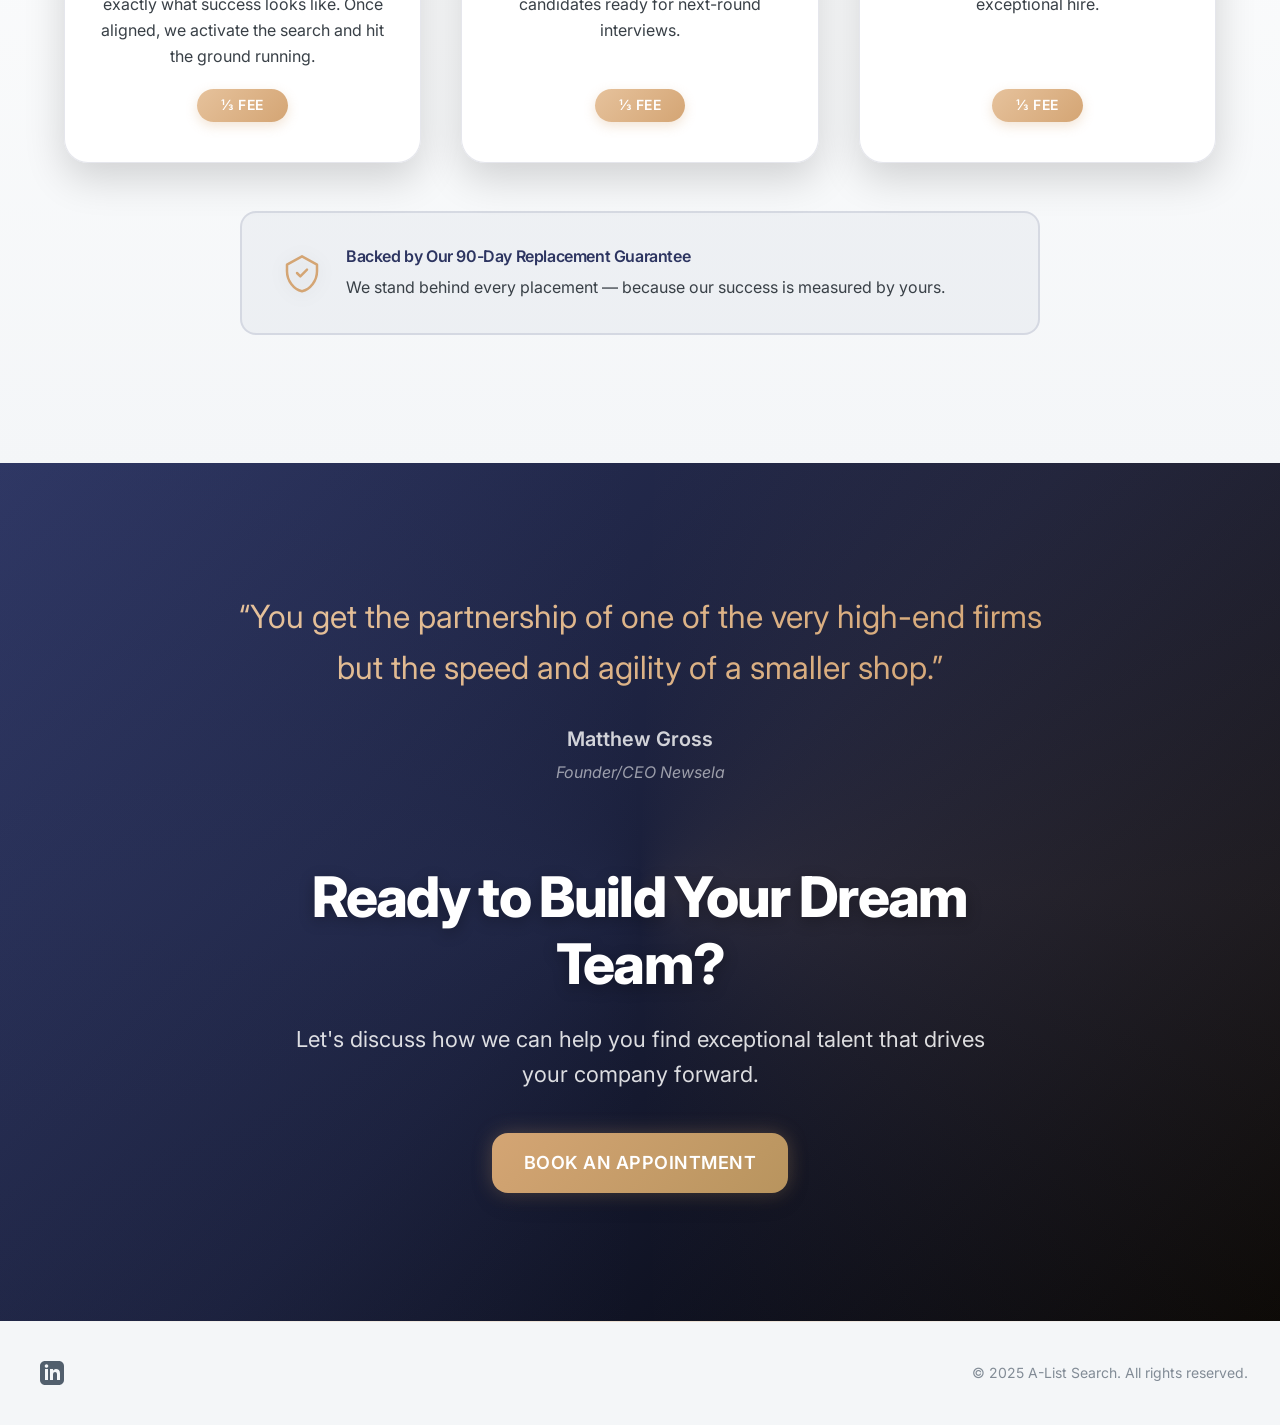
==== commit 870c8cb7: "Updates pricing page with case studies" ====
--- a/pricing/index.html
+++ b/pricing/index.html
@@ -10,7 +10,7 @@
 <head>
 	<meta charset="UTF-8" />
 	<meta name="viewport" content="width=device-width, initial-scale=1, viewport-fit=cover">
-	<title>Pricing - A-List Search</title>
+	<title>A-List Search</title>
 	<link rel="apple-touch-icon" sizes="180x180" href="../images/favicons/apple-icon-180x180.png">
 	<link rel="icon" type="image/png" sizes="192x192" href="../images/favicons/android-icon-192x192.png">
 	<link rel="icon" type="image/png" sizes="32x32" href="../images/favicons/favicon-32x32.png">
@@ -171,35 +171,230 @@
         ]
     },
 
-    // Video section configuration
-    // Displays featured videos with thumbnails for switching
-    videos: [
-    {
-        id: 'two-boxes',
-        // YouTube embed URL (must be in format: https://www.youtube.com/embed/VIDEO_ID)
-        url: 'https://www.youtube.com/embed/71VnbMNBniI',
-        // Title attribute for the iframe (for accessibility)
-        title: 'Evan Stalter - Two Boxes (Cofounder/CPO)',
-        // Thumbnail image URL (YouTube thumbnail or custom image)
-        thumbnail: 'https://img.youtube.com/vi/71VnbMNBniI/maxresdefault.jpg'
-      },
+    // Case Studies section configuration
+    // Displays detailed case studies with video testimonials and structured content
+    caseStudies: [
       {
-        id: 'two-boxes-2',
-        url: 'https://www.youtube.com/embed/Fokw4cjivCg',
-        title: 'Kyle Bertin - Two Boxes (Cofounder/CEO)',
-        thumbnail: 'https://img.youtube.com/vi/Fokw4cjivCg/maxresdefault.jpg'
+        id: 'hetal',
+        company: 'Hetal',
+        video: {
+          url: 'https://www.youtube.com/embed/XZZsS2FRv1g',
+          thumbnail: 'https://img.youtube.com/vi/XZZsS2FRv1g/sddefault.jpg',
+          title: 'David Roger - Hetal (CEO)'
+        },
+        overview: {
+          name: 'Hetal',
+          founded: '2023',
+          industry: 'AI-Driven Retail Tech',
+          headquarters: 'New York City, NY',
+          technology: 'Computer Vision + Generative AI',
+          stage: 'Seed ($6.4M)',
+          teamSize: '11-50 employees',
+          investors: 'SuperAngel, NVP, Nomad Ventures'
+        },
+        challenge: {
+          description: 'Hetal is reimagining how retailers analyze in-store behavior using computer vision and AI to optimize product placement and customer engagement. The founders needed to hire a Senior Computer Vision + AI Engineer capable of owning the full ML pipeline—from model design to deployment—while bridging computer vision and large language models to make sense of visual data.',
+          points: [
+            'Cross-disciplinary depth: Most computer vision engineers are narrowly specialized and lack exposure to LLMs or multimodal architectures that combine vision and language.',
+            'Tight talent market: The few with this hybrid skill set were already in high demand.',
+            'Early-stage dynamics: The role required a hands-on builder comfortable with ambiguity and startup speed.'
+          ]
+        },
+        solution: {
+          description: 'A-List partnered directly with CEO David Roger in a deeply collaborative, founder-to-founder search. A tight communication loop—texts, quick calls, weekend check-ins—allowing rapid iteration and immediate feedback.',
+          highlights: [
+            'Translated Hetal\'s technical roadmap into a precise candidate profile',
+            'Engaged cross-disciplinary AI talent aligned with both the mission and the tech stack',
+            'Delivered high-quality candidates extremely quickly, closing the search with a bull\'s-eye hire'
+          ]
+        },
+        results: [
+          'Search completed in under a month',
+          'Smooth integration with placed candidate successfully establishing himself in the CVAI leadership role',
+          'Code/Product is shipping on schedule',
+          'New customers on-boarded - Hetal has officially launched (out of stealth mode)'
+        ],
+        quote: {
+          text: 'Working with A-List gave us confidence the role would be filled fast with an exceptional hire. They understood our tech, our stage, and our urgency.',
+          author: 'David Roger',
+          title: 'CEO, Hetal'
+        }
       },
       {
         id: 'elovee',
-        url: 'https://www.youtube.com/embed/Jb3CXJAdaWk',
-        title: 'Paul Campbell  - Elovee (CEO)',
-        thumbnail: 'https://img.youtube.com/vi/Jb3CXJAdaWk/maxresdefault.jpg'
+        company: 'Elovee',
+        video: {
+          url: 'https://www.youtube.com/embed/Jb3CXJAdaWk',
+          thumbnail: 'https://img.youtube.com/vi/Jb3CXJAdaWk/maxresdefault.jpg',
+          title: 'Paul Campbell - Elovee (CEO)'
+        },
+        overview: {
+          name: 'Elovee',
+          founded: '2019',
+          industry: 'Health Tech/Dementia Care',
+          headquarters: 'New York City, NY',
+          technology: 'AI/ML/NLP + Video Avatars',
+          stage: 'Seed ($15M total)',
+          teamSize: '11-50 employees',
+          investors: 'BCG Digital Ventures, Koru'
+        },
+        challenge: {
+          description: 'Elovee was founded with the mission to transform dementia care, combining AI, data science, design, and neuropsychology to deliver comforting voice and visual interactions with loved ones for seniors—available 24/7. The founders needed to hire a Head of AI/ML/NLP who could serve as the technical co-founder—leading the full stack from AI and NLP to mobile and web, while building and scaling a multidisciplinary team.',
+          points: [
+            'Rare skill combination: The role required deep expertise across AI, machine learning, NLP, video avatar technology, mobile development, and scalable architecture—plus leadership experience to build and manage a team.',
+            'Healthcare complexity: The platform needed to comply with strict healthcare regulations (HIPAA, FSA, GDPR) while delivering innovative technology for a sensitive demographic.',
+            'Founder-level role: This individual would shape company strategy alongside the CEO, requiring entrepreneurial mindset, business acumen, and technical excellence.'
+          ]
+        },
+        solution: {
+          description: 'A-List partnered directly with the CEO at elovee in a deeply collaborative, mission-driven search. An iterative process was critical to success—since a role like this really didn\'t exist at other companies, we had to use creativity and source candidates with the unique combination of deep machine learning and natural language processing experience, with the ability to lead, inspire, and build a team.',
+          highlights: [
+            'Mapped the intersection of AI/ML/NLP expertise to identify the right candidates who aligned with the mission and had scrappy startup experience',
+            'Leveraged creative sourcing strategies to find leaders with the rare combination of the above'
+          ]
+        },
+        results: [
+          'Search completed in nine weeks',
+          'Head of AI/ML/NLP successfully onboarded and leading product strategy',
+          'MVP launched on schedule with pilot customers onboarded'
+        ],
+        quote: {
+          text: 'I didn\'t want a big agency. I wanted a partner who was hands-on, values-aligned, and understood the pace of change in AI — that\'s exactly what I found in A-List.',
+          author: 'Paul Campbell',
+          title: 'CEO, elovee'
+        }
+      },
+      {
+        id: 'two-boxes-evan',
+        company: 'Two Boxes',
+        video: {
+          url: 'https://www.youtube.com/embed/71VnbMNBniI',
+          thumbnail: 'https://img.youtube.com/vi/71VnbMNBniI/maxresdefault.jpg',
+          title: 'Evan Stalter - Two Boxes (Co-Founder & CPO)'
+        },
+        overview: {
+          name: 'Two Boxes',
+          founded: '2022',
+          industry: 'E-Commerce Returns Tech / Sustainable Logistics',
+          headquarters: 'Denver, Colorado',
+          technology: 'SaaS Returns Processing Platform',
+          stage: 'Series A ($10M total)',
+          teamSize: '11-50 employees',
+          investors: 'SuperAngel, Assembly, Matchbook'
+        },
+        challenge: {
+          description: 'Two Boxes is transforming e-commerce returns from a liability into an asset. Their innovative SaaS platform has helped over two dozen 3PL customers and 120+ brands process over $100M worth of returned inventory, preventing thousands of units from ending up in landfills while providing invaluable data insights. The founders needed to hire a Senior Frontend Engineer capable of building scalable, performant web applications that would serve both warehouse operations and brand analytics dashboards.',
+          points: [
+            'Technical depth in a niche stack: The role required expertise in TypeScript, React, and modern frontend architecture.',
+            'Startup experience and culture fit: The co-founders have built an incredible culture at Two Boxes, and finding the right match with both the technical skill set and alignment with their values was essential.'
+          ]
+        },
+        solution: {
+          description: 'A-List partnered directly with Co-Founder & CPO Evan Stalter in a highly collaborative, technically-focused search. A quick process with evolving interview steps, technical rounds, and the ability to move quickly enabled us to identify and close exceptional talent efficiently.',
+          highlights: [
+            'Engaged senior frontend engineers from SaaS backgrounds with demonstrated ability to build customer-facing applications at scale',
+            'Delivered high-caliber candidates quickly, closing the search with an exceptional hire who brought both the technical chops and product mindset needed'
+          ]
+        },
+        results: [
+          'Search completed in under 6 weeks',
+          'Hired engineer ramped quickly and is now driving key product features',
+          'Platform continues to scale across 120+ brands globally',
+          'Two Boxes recently raised $5.3M Series A to accelerate growth'
+        ],
+        quote: {
+          text: 'The quality of candidates was outstanding. A-List filtered out anyone who wouldn\'t make it through our cut, and every person we spoke with was impressive.',
+          author: 'Evan Stalter',
+          title: 'Co-Founder & CPO, Two Boxes'
+        }
       },
       {
         id: 'newsela',
-        url: 'https://www.youtube.com/embed/9zD0SzvUmqk',
-        title: 'Eric Bacolas - Newsela (Chief People Officer)',
-        thumbnail: 'https://img.youtube.com/vi/9zD0SzvUmqk/maxresdefault.jpg'
+        company: 'Newsela',
+        video: {
+          url: 'https://www.youtube.com/embed/9zD0SzvUmqk',
+          thumbnail: 'https://img.youtube.com/vi/9zD0SzvUmqk/maxresdefault.jpg',
+          title: 'Newsela Leadership Team'
+        },
+        overview: {
+          name: 'Newsela',
+          founded: '2013',
+          industry: 'EdTech',
+          headquarters: 'New York, New York',
+          technology: 'K-12 Learning Platform',
+          stage: 'Series D ($172M total)',
+          teamSize: '251-500 employees',
+          investors: 'Kleiner Perkins, TCV'
+        },
+        challenge: {
+          description: 'Newsela is transforming literacy education by turning real-world content from trusted sources into engaging learning materials for K-12 classrooms. As Newsela scaled from Series B through Series D, the company needed to build a world-class leadership team across multiple functions. The hiring challenge was threefold: finding exceptional talent in a competitive market, ensuring cultural alignment with Newsela\'s educational mission, and identifying leaders who could scale with the company\'s rapid growth trajectory.',
+          points: [
+            'Finding exceptional talent in a competitive market',
+            'Ensuring cultural alignment with Newsela\'s educational mission',
+            'Identifying leaders who could scale with rapid growth trajectory'
+          ]
+        },
+        solution: {
+          description: 'A-List partnered with Newsela\'s leadership team across multiple disciplines, developing a deep understanding of the company\'s unique culture, mission-driven focus, and evolving talent needs.',
+          highlights: [
+            'Beginning with a CMO search when Newsela was Series B, A-List continued to partner on multiple roles, including Chief Customer Success Officer, SVP of Sales, VP of Design, VP Product Management, VP Product Marketing, and Director of Technical Product Marketing',
+            'Developed targeted assessment criteria to evaluate candidates\' alignment with Newsela\'s educational mission and culture of continuous learning'
+          ]
+        },
+        results: [
+          'Nine successful placements including Chief Customer Success Officer, SVP of Sales, VP of Design, VP Product Management, VP Product Marketing, and Director of Technical Product Marketing',
+          'Platform serving 2.5M teachers and 37M students in 90% of U.S. K-12 schools'
+        ],
+        quote: {
+          text: 'We were able to convince amazingly talented people who were super happy in their roles to come talk to us, because Allen was able to embody who and what we were.',
+          author: 'Newsela Leadership Team',
+          title: ''
+        }
+      },
+      {
+        id: 'two-boxes-kyle',
+        company: 'Two Boxes',
+        video: {
+          url: 'https://www.youtube.com/embed/Fokw4cjivCg',
+          thumbnail: 'https://img.youtube.com/vi/Fokw4cjivCg/maxresdefault.jpg',
+          title: 'Kyle Bertin - Two Boxes (Co-Founder)'
+        },
+        overview: {
+          name: 'Two Boxes',
+          founded: '2022',
+          industry: 'E-Commerce Returns Tech / Sustainable Logistics',
+          headquarters: 'Denver, Colorado',
+          technology: 'SaaS Returns Processing Platform',
+          stage: 'Series A ($10M total)',
+          teamSize: '11-50 employees',
+          investors: 'SuperAngel, Assembly, Matchbook'
+        },
+        challenge: {
+          description: 'Two Boxes was accelerating revenue growth and needed to hire an Enterprise Account Executive to close their biggest contracts with top-tier customers.',
+          points: [
+            'Extreme time pressure: Co-Founder Kyle Bertin was going on paternity leave, creating an urgent deadline to close the search before his departure.',
+            'Holiday timing: The search coincided with the holiday season when most candidates and companies slow down recruiting activity.',
+            'Specialized skill set: The role required 8+ years of enterprise SaaS sales experience with proven ability to close high-value deals.'
+          ]
+        },
+        solution: {
+          description: 'A-List partnered directly with Co-Founder Kyle Bertin in an exceptionally responsive, time-sensitive search that prioritized speed without compromising quality.',
+          highlights: [
+            'Maintained exceptional responsiveness during holiday season',
+            'Executed searches with speed and precision to meet urgent deadline before paternity leave'
+          ]
+        },
+        results: [
+          'Search completed before Kyle\'s paternity leave',
+          'Hired AE is driving enterprise pipeline and closing high-value contracts',
+          'Two Boxes continues to scale across 120+ brands globally',
+          'Company recently raised $5.3M Series A to accelerate growth'
+        ],
+        quote: {
+          text: 'You do what needs to be done — for example, over the holidays you helped us place a role by getting on calls the day after Christmas. Not a lot of folks are willing to do that kind of thing. That was really impactful for us to keep the business moving forward.',
+          author: 'Kyle Bertin',
+          title: 'Co-Founder, Two Boxes'
+        }
       }
     ],
 
@@ -457,14 +652,44 @@
     </div>
   </section>
 
-  <!-- Video Section -->
-  <section class="video-section">
+  <!-- Case Studies Section -->
+  <section class="case-studies">
     <div class="container">
-      <div class="video-wrapper">
-        <iframe allow="accelerometer; autoplay; clipboard-write; encrypted-media; gyroscope; picture-in-picture" allowFullScreen></iframe>
-      </div>
-      <div class="video-thumbnails">
-        <!-- Video thumbnails will be populated by JavaScript -->
+      <!-- Section Header -->
+      <div class="case-studies__header">
+        <h2 class="case-studies__title">Case Studies</h2>
+        <p class="case-studies__subtitle">Real stories from our clients</p>
+      </div>
+
+      <!-- Thumbnail Carousel -->
+      <div class="case-studies__thumbnails">
+        <!-- Thumbnails will be populated by JavaScript -->
+      </div>
+
+      <!-- Main Content Area -->
+      <div class="case-studies__content">
+        <!--
+          DOM Order: Video first for accessibility and mobile-first approach
+          Visual Order (Desktop): Content left (order: 1) | Video right (order: 2)
+          Visual Order (Tablet/Mobile): Video top, Content bottom (natural DOM order)
+        -->
+
+        <!-- Video Column (appears first in DOM, but on right on desktop via CSS order) -->
+        <div class="case-studies__video">
+          <div class="video-wrapper">
+            <iframe
+              allow="accelerometer; autoplay; clipboard-write; encrypted-media; gyroscope; picture-in-picture"
+              allowFullScreen>
+            </iframe>
+          </div>
+        </div>
+
+        <!-- Content Column (appears second in DOM, but on left on desktop via CSS order) -->
+        <div class="case-studies__content-area">
+          <!-- Content will be dynamically rendered by JavaScript -->
+          <!-- Desktop/Tablet: Tabs + Panels -->
+          <!-- Mobile: Sequential Cards -->
+        </div>
       </div>
     </div>
   </section>
--- a/assets/css/components.css
+++ b/assets/css/components.css
@@ -978,12 +978,6 @@
 .trust-features .card:nth-child(1) { --stagger-delay: 0s; }
 .trust-features .card:nth-child(2) { --stagger-delay: 0.1s; }
 .trust-features .card:nth-child(3) { --stagger-delay: 0.2s; }
-
-/* Video Section */
-.video-section {
-  padding: 1rem 0;
-  background: #000;
-}
 
 /* Enhanced Company-based Credibility Section */
 .credibility {
@@ -1561,6 +1555,284 @@
   border-radius: var(--radius-xl);
 }
 
+/* Case Studies Section */
+.case-studies {
+  padding: 96px 0;
+  background: linear-gradient(180deg, #000 0%, #1a1a2e 100%);
+}
+
+@media (max-width: 1199px) {
+  .case-studies {
+    padding: 64px 0;
+  }
+}
+
+@media (max-width: 767px) {
+  .case-studies {
+    padding: 48px 0;
+  }
+}
+
+.case-studies__header {
+  text-align: center;
+  margin-bottom: 48px;
+}
+
+.case-studies__title {
+  font-size: var(--font-size-section-title);
+  color: var(--color-primary-text);
+  font-weight: var(--font-weight-extrabold);
+  margin-bottom: 16px;
+}
+
+.case-studies__subtitle {
+  font-size: var(--font-size-section-subtitle);
+  color: rgba(255, 255, 255, 0.7);
+  font-weight: var(--font-weight-normal);
+}
+
+.case-studies__content {
+  display: grid;
+  grid-template-columns: 45fr 55fr;
+  gap: 48px;
+  margin-bottom: 48px;
+}
+
+@media (max-width: 1023px) {
+  .case-studies__content {
+    grid-template-columns: 1fr;
+    gap: 32px;
+  }
+}
+
+/* Video appears first in DOM for accessibility, but displayed on right on desktop */
+.case-studies__video {
+  order: 2;
+}
+
+.case-studies__content-area {
+  order: 1;
+}
+
+@media (max-width: 1023px) {
+  .case-studies__video,
+  .case-studies__content-area {
+    order: unset;
+  }
+}
+
+/* Tab System (All devices) */
+.case-studies__tabs {
+  display: flex;
+  gap: 4px;
+  margin-bottom: 24px;
+  border-bottom: 1px solid rgba(255, 255, 255, 0.1);
+}
+
+.case-studies__tab {
+  background: transparent;
+  border: none;
+  border-bottom: 2px solid transparent;
+  border-radius: 0;
+  padding: 8px 12px;
+  color: rgba(255, 255, 255, 0.7);
+  cursor: pointer;
+  transition: all 200ms ease;
+  font-size: 13px;
+  font-weight: 600;
+  text-transform: capitalize;
+  letter-spacing: 0.3px;
+}
+
+.case-studies__tab:hover {
+  color: rgba(255, 255, 255, 0.9);
+  border-bottom-color: rgba(212, 165, 116, 0.5);
+}
+
+.case-studies__tab.active {
+  color: var(--color-secondary);
+  border-bottom-color: var(--color-secondary);
+}
+
+/* Panel System (All devices) */
+.case-studies__panels {
+  display: block;
+}
+
+.case-studies__panel {
+  display: none;
+}
+
+.case-studies__panel.active {
+  display: block;
+  animation: fadeIn 300ms ease;
+}
+
+@keyframes fadeIn {
+  from {
+    opacity: 0;
+    transform: translateY(10px);
+  }
+  to {
+    opacity: 1;
+    transform: translateY(0);
+  }
+}
+
+/* Card System - Hidden (using tabs on all devices) */
+.case-studies__cards {
+  display: none;
+}
+
+/* Company Overview Grid */
+.case-study-overview {
+  display: grid;
+  grid-template-columns: 1fr;
+  gap: 16px;
+}
+
+@media (min-width: 768px) {
+  .case-study-overview {
+    grid-template-columns: repeat(2, 1fr);
+  }
+}
+
+.case-study-overview__item {
+  display: flex;
+  flex-direction: column;
+  gap: 4px;
+}
+
+.case-study-overview__label {
+  font-size: 12px;
+  font-weight: var(--font-weight-semibold);
+  text-transform: uppercase;
+  letter-spacing: 0.5px;
+  color: var(--color-secondary);
+}
+
+.case-study-overview__value {
+  font-size: 14px;
+  color: rgba(255, 255, 255, 0.9);
+  line-height: 1.5;
+}
+
+/* Challenge, Solution Content */
+.case-study-content__description {
+  font-size: 16px;
+  line-height: 1.6;
+  color: rgba(255, 255, 255, 0.85);
+  margin-bottom: 20px;
+}
+
+.case-study-content__subheading {
+  font-size: 14px;
+  font-weight: var(--font-weight-semibold);
+  color: var(--color-secondary);
+  margin-bottom: 12px;
+  margin-top: 20px;
+}
+
+/* Lists: regular and results with checkmarks */
+.case-study-content__list,
+.case-study-results {
+  list-style: none;
+  padding: 0;
+  margin: 0;
+}
+
+.case-study-content__list li,
+.case-study-results li {
+  margin-bottom: 12px;
+  position: relative;
+  font-size: 15px;
+  line-height: 1.6;
+  color: rgba(255, 255, 255, 0.85);
+}
+
+.case-study-content__list li {
+  padding-left: 28px;
+}
+
+.case-study-results li {
+  padding-left: 32px;
+}
+
+.case-study-content__list li::before {
+  content: '•';
+  position: absolute;
+  left: 8px;
+  color: var(--color-secondary);
+  font-size: 20px;
+  line-height: 1;
+}
+
+.case-study-results li::before {
+  content: '✓';
+  position: absolute;
+  left: 0;
+  color: var(--color-secondary);
+  font-size: 18px;
+  font-weight: bold;
+}
+
+/* Quote Styling */
+.case-study-quote {
+  background: rgba(255, 255, 255, 0.05);
+  border-left: 4px solid var(--color-secondary);
+  padding: 24px;
+  border-radius: 8px;
+  margin-top: 24px;
+}
+
+.case-study-quote__text {
+  font-size: 18px;
+  line-height: 1.6;
+  color: rgba(255, 255, 255, 0.95);
+  font-style: italic;
+  margin-bottom: 16px;
+}
+
+.case-study-quote__text::before,
+.case-study-quote__text::after {
+  font-size: 32px;
+  line-height: 0;
+  color: var(--color-secondary);
+  opacity: 0.5;
+}
+
+.case-study-quote__text::before {
+  content: '"';
+}
+
+.case-study-quote__text::after {
+  content: '"';
+}
+
+.case-study-quote__author {
+  font-size: 14px;
+  font-weight: var(--font-weight-semibold);
+  color: var(--color-secondary);
+}
+
+.case-study-quote__title {
+  font-size: 13px;
+  color: rgba(255, 255, 255, 0.7);
+  font-style: normal;
+}
+
+/* Thumbnail Carousel - reuse existing styles */
+.case-studies__thumbnails {
+  display: flex;
+  gap: 1rem;
+  margin-top: 2rem;
+  overflow-x: auto;
+  padding: 1rem;
+  margin-left: auto;
+  margin-right: auto;
+  max-width: 100%;
+  width: max-content;
+}
 
 /* Performance optimizations */
 * {
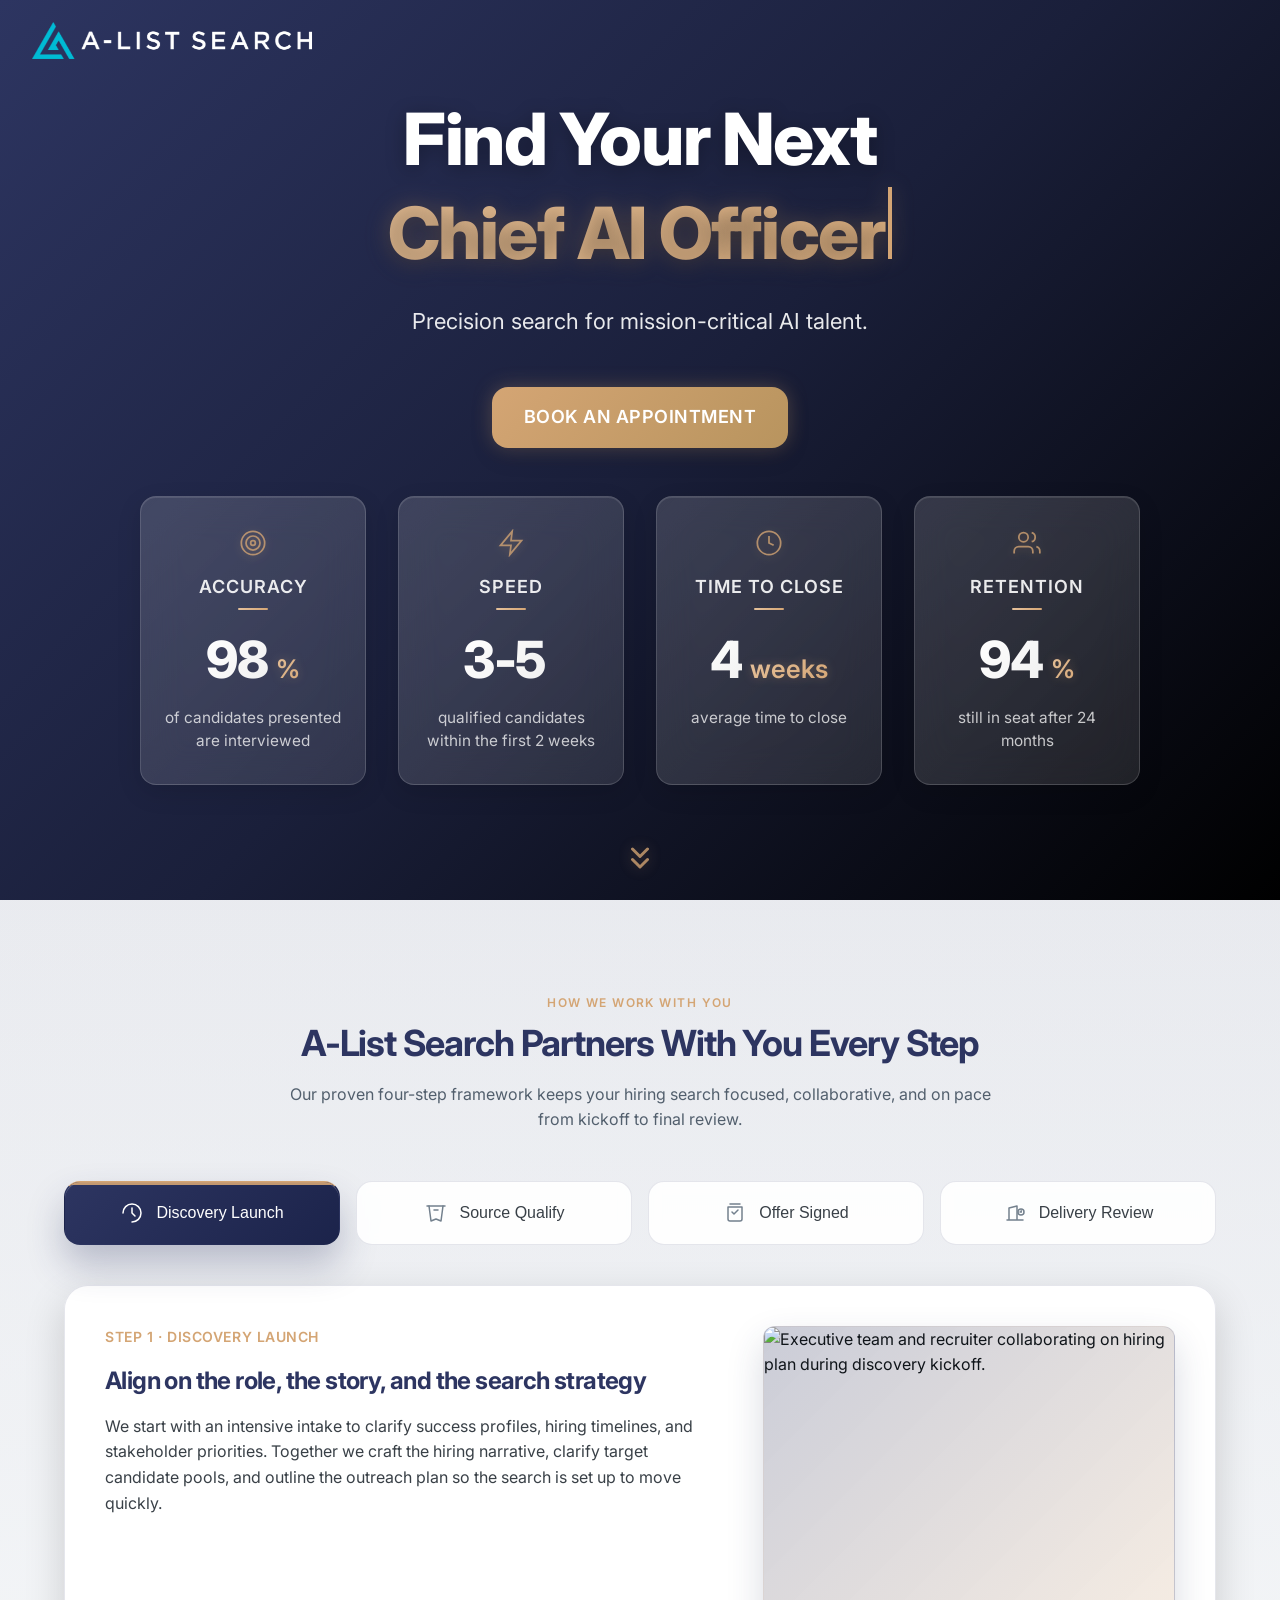
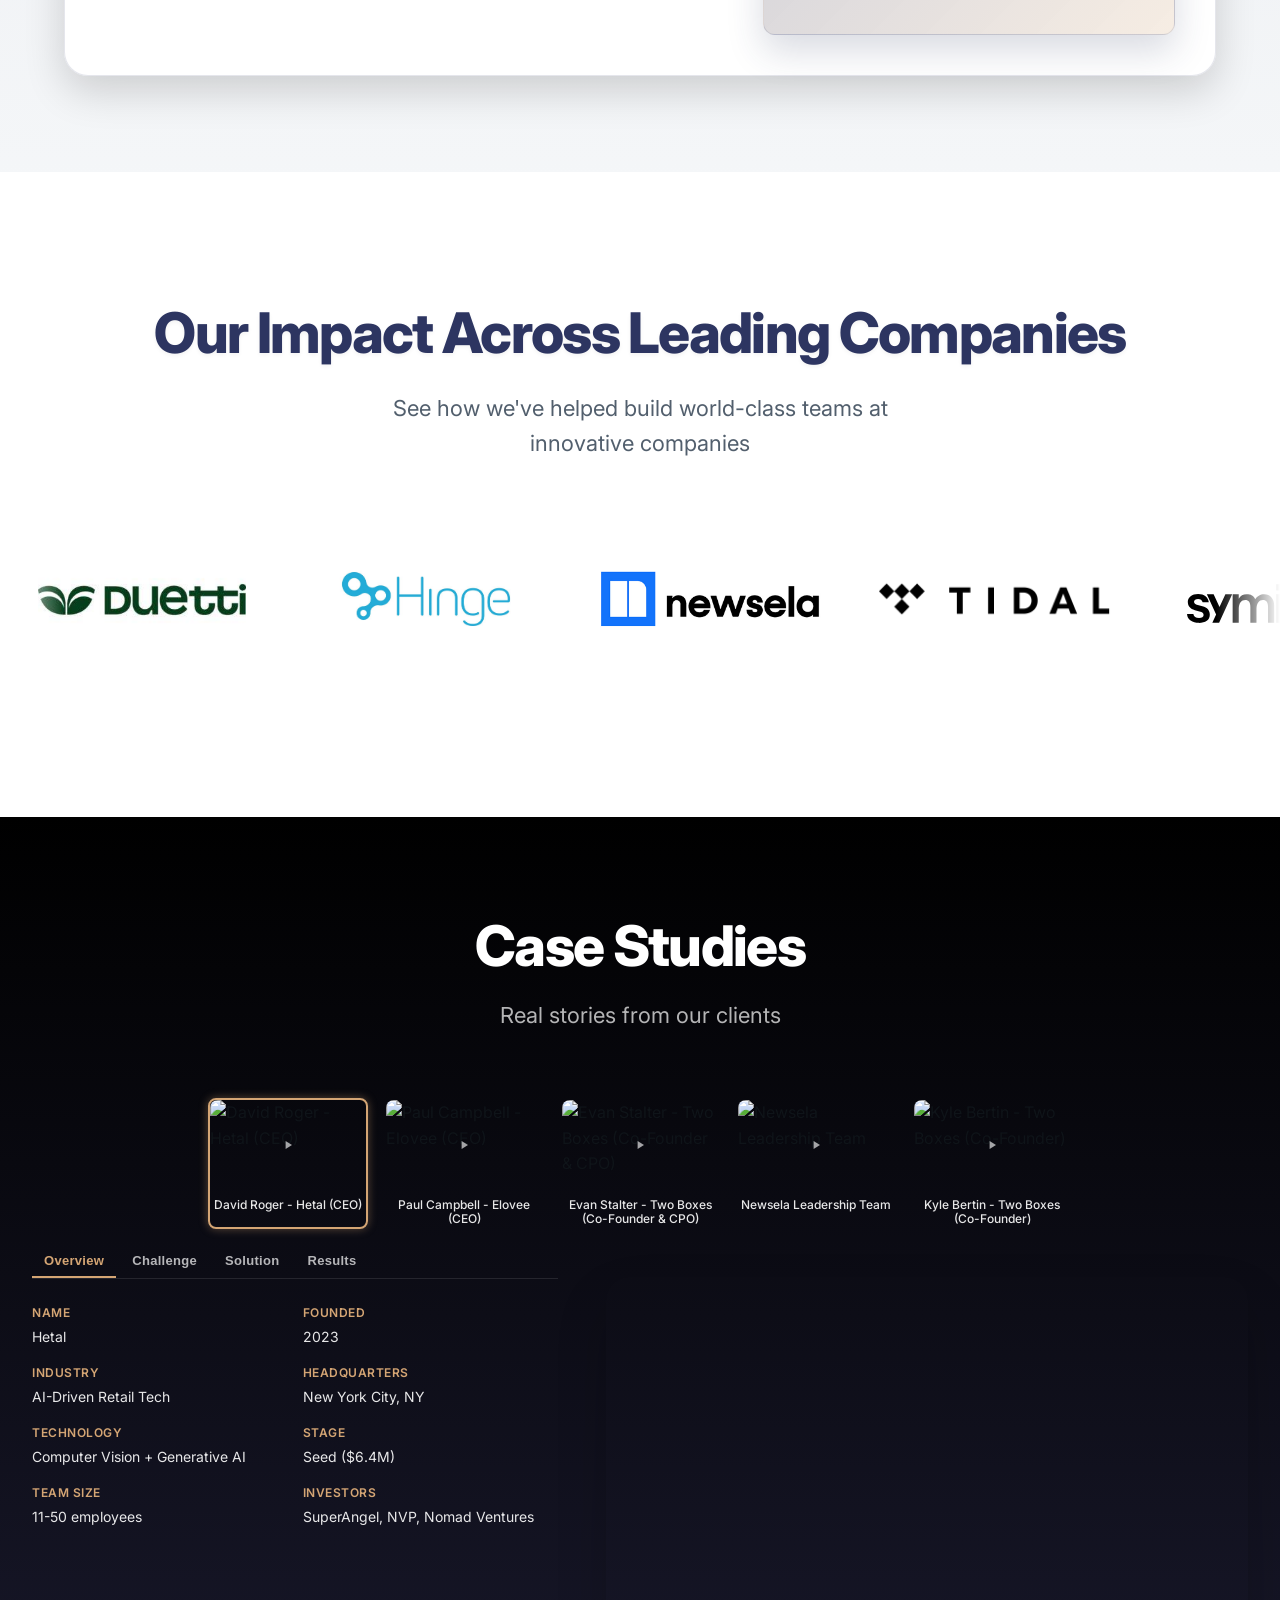
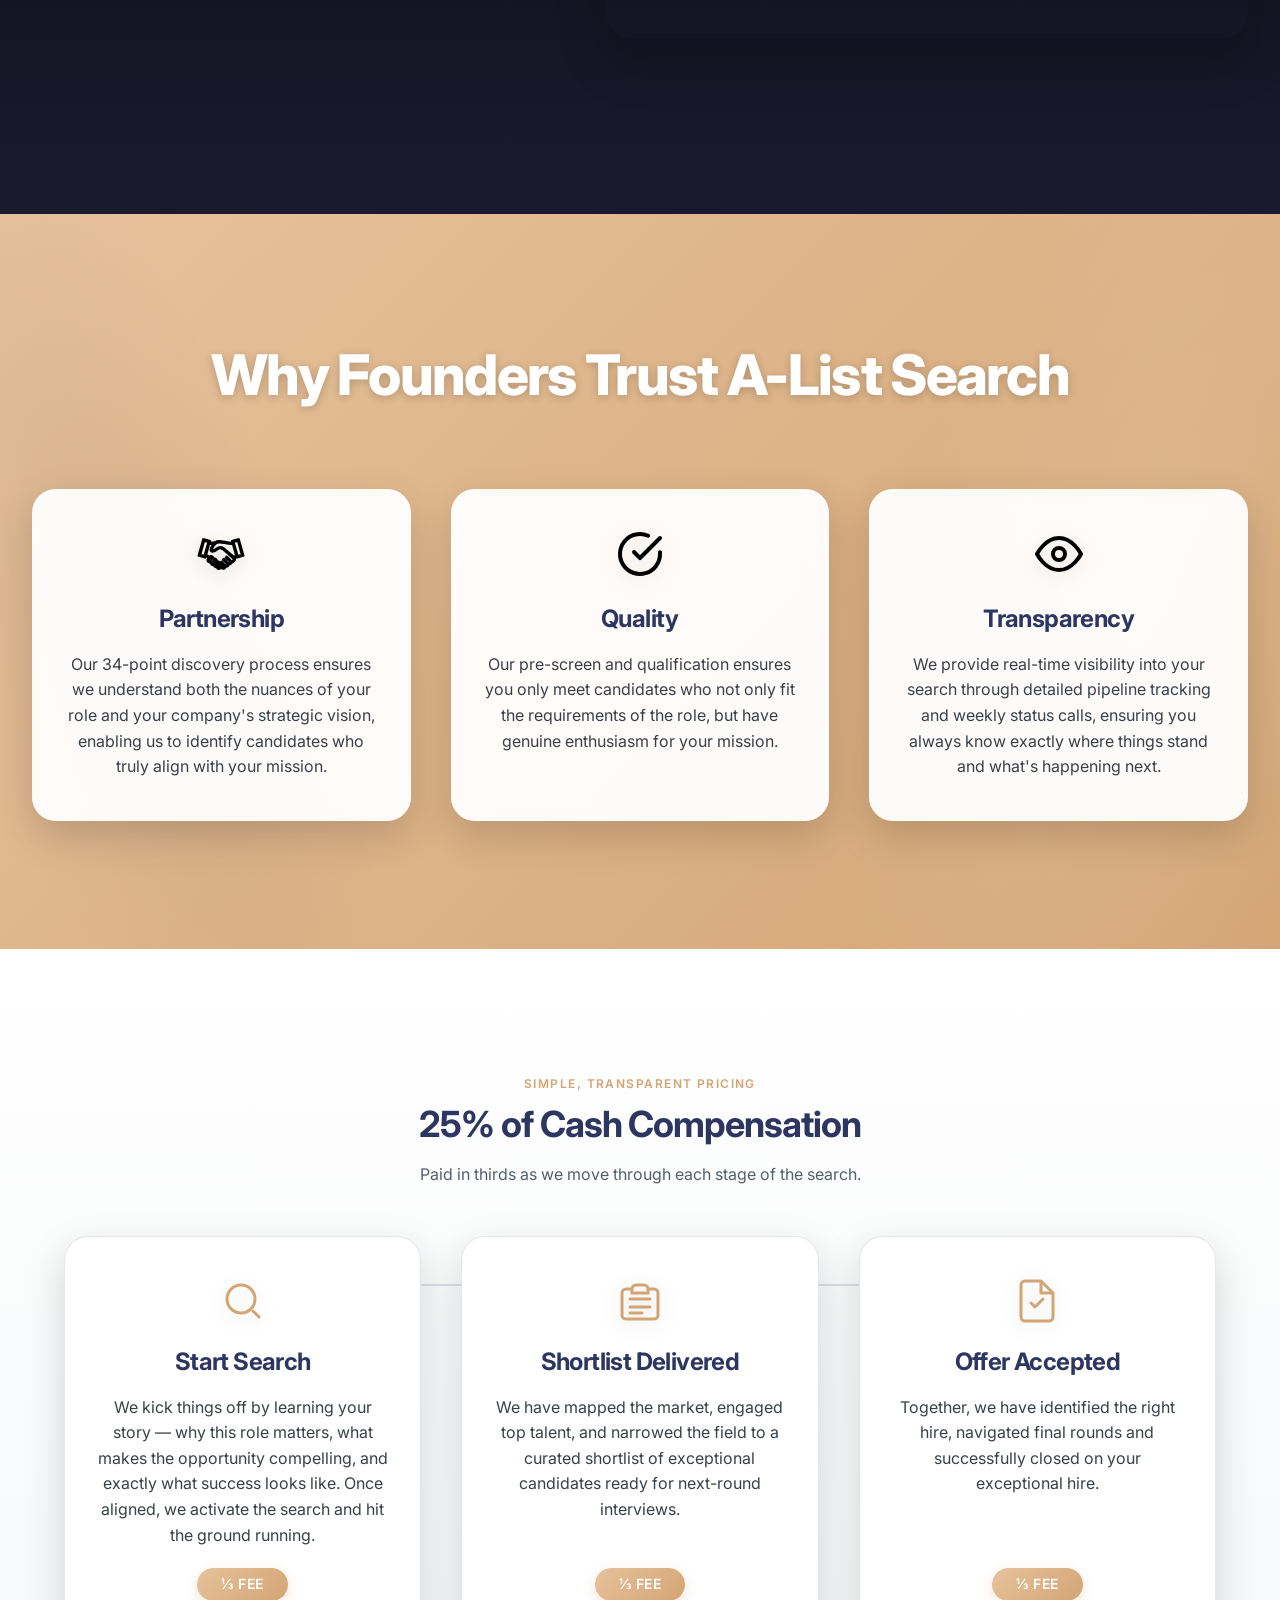
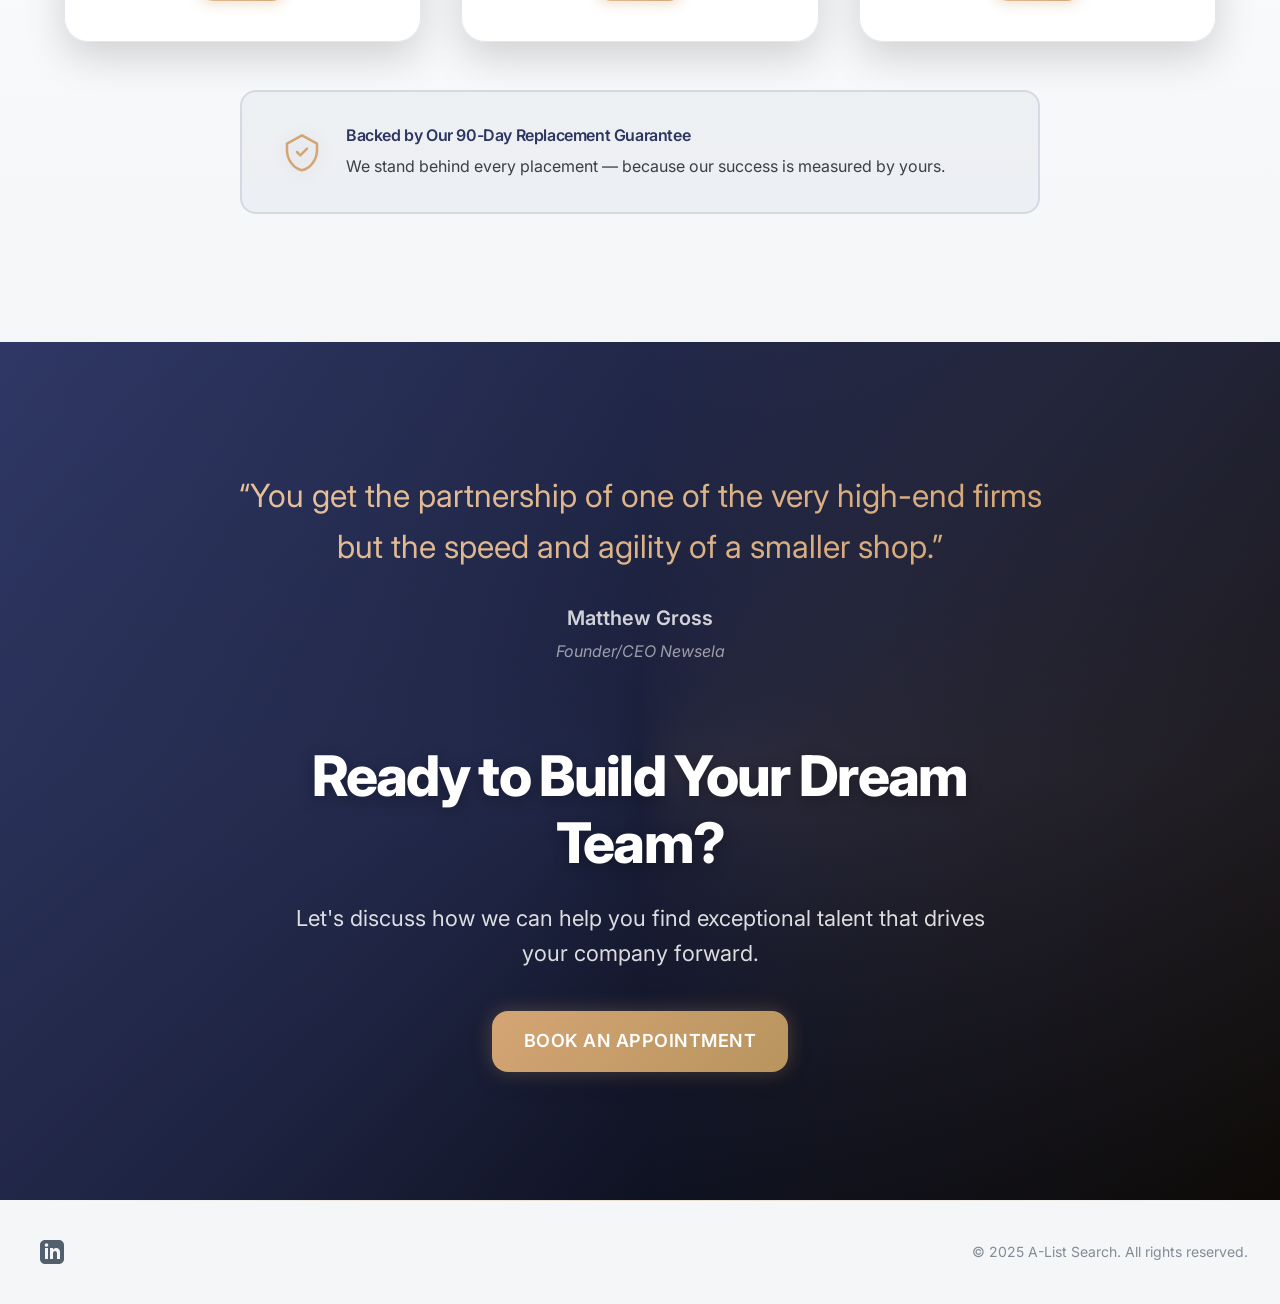
==== commit a8918a1a: "Thumbnail update" ====
--- a/pricing/index.html
+++ b/pricing/index.html
@@ -356,7 +356,7 @@
         company: 'Two Boxes',
         video: {
           url: 'https://www.youtube.com/embed/Fokw4cjivCg',
-          thumbnail: 'https://img.youtube.com/vi/Fokw4cjivCg/maxresdefault.jpg',
+          thumbnail: 'https://img.youtube.com/vi/Fokw4cjivCg/sddefault.jpg',
           title: 'Kyle Bertin - Two Boxes (Co-Founder)'
         },
         overview: {
--- a/assets/css/components.css
+++ b/assets/css/components.css
@@ -32,7 +32,7 @@
 }
 
 .hero {
-  padding: 8rem 0 10rem;
+  padding: 5rem 0 6rem;
   text-align: center;
   background: var(--gradient-hero);
   color: var(--color-primary-text);
@@ -487,7 +487,7 @@
 
 /* Enhanced Metrics Section */
 .hero__metrics {
-  margin-top: 6rem;
+  margin-top: 3rem;
   opacity: 0;
   transform: translateY(30px);
   transition: opacity var(--duration-slow) var(--ease-out), transform var(--duration-slow) var(--ease-out);
@@ -727,7 +727,7 @@
 /* Interactive Scroll Indicator */
 .scroll-indicator {
   position: absolute;
-  bottom: 2rem;
+  bottom: 1rem;
   left: 50%;
   transform: translateX(-50%);
   display: flex;
